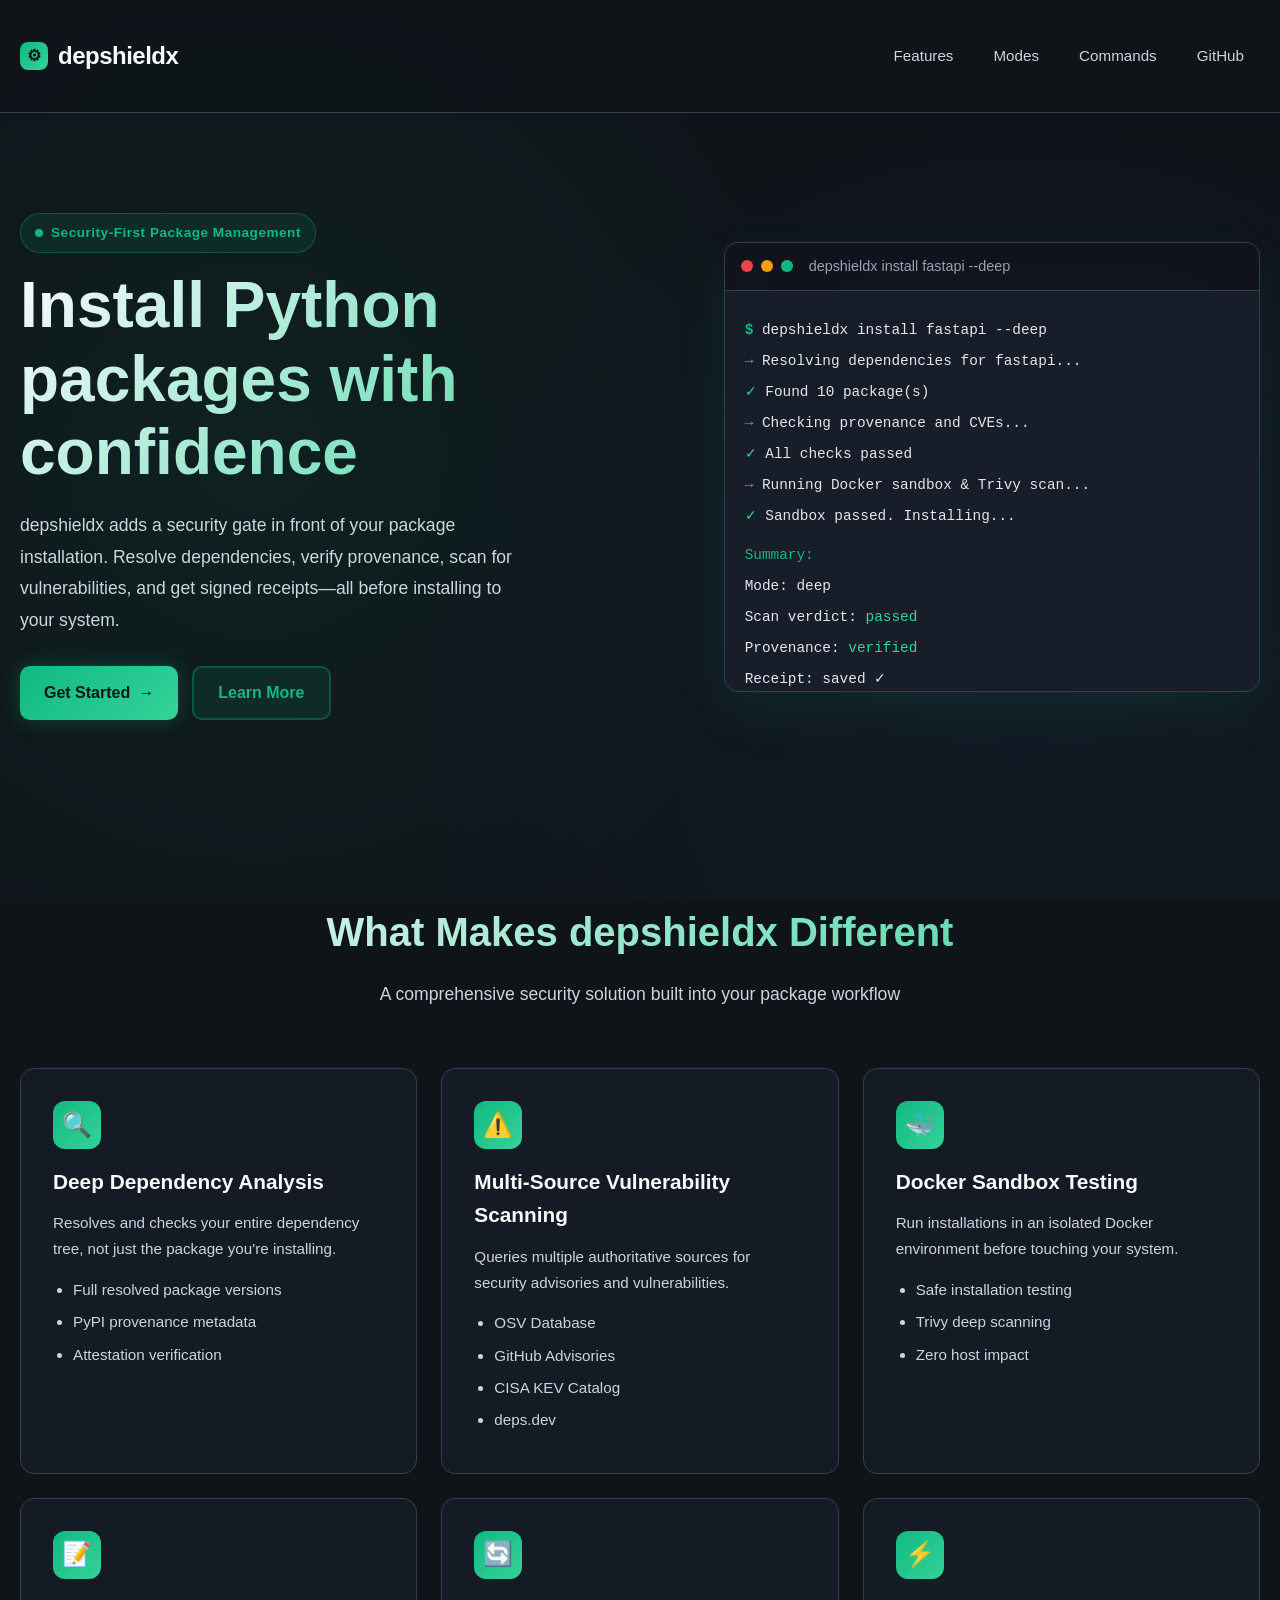
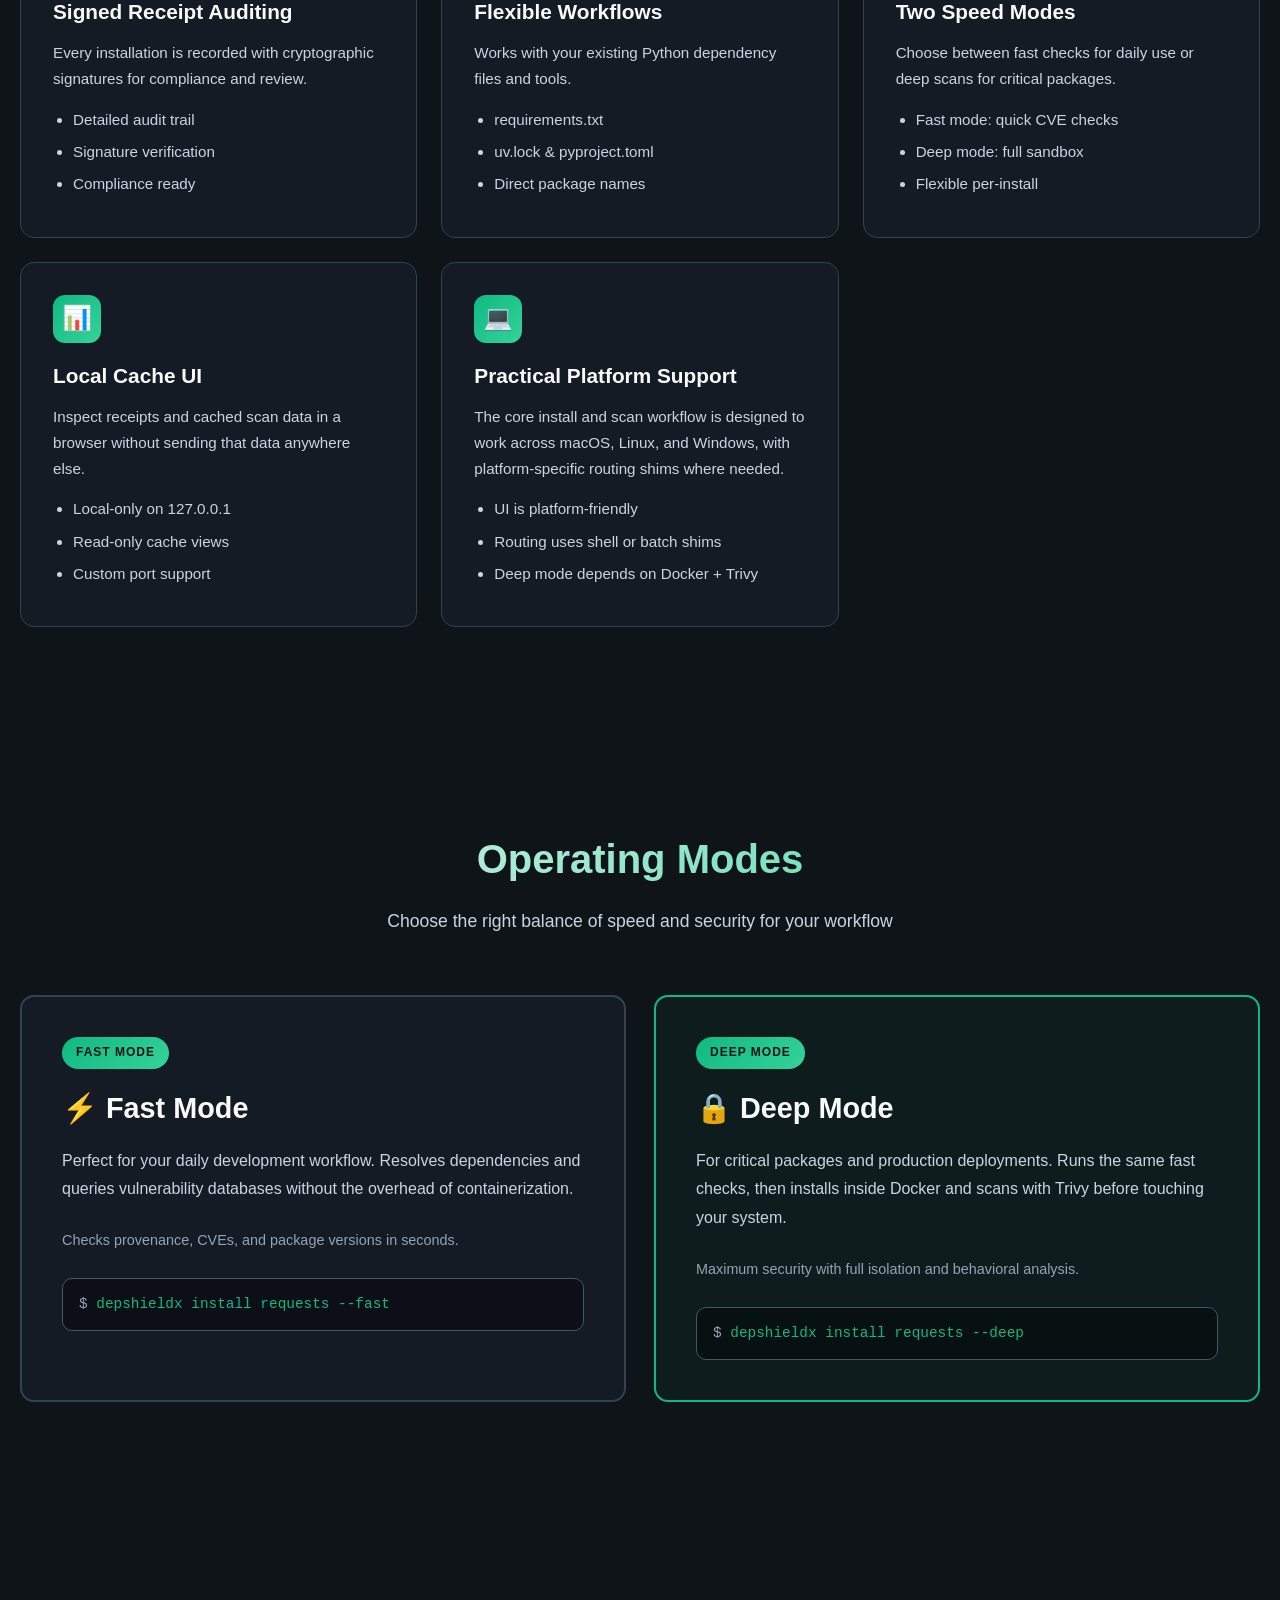
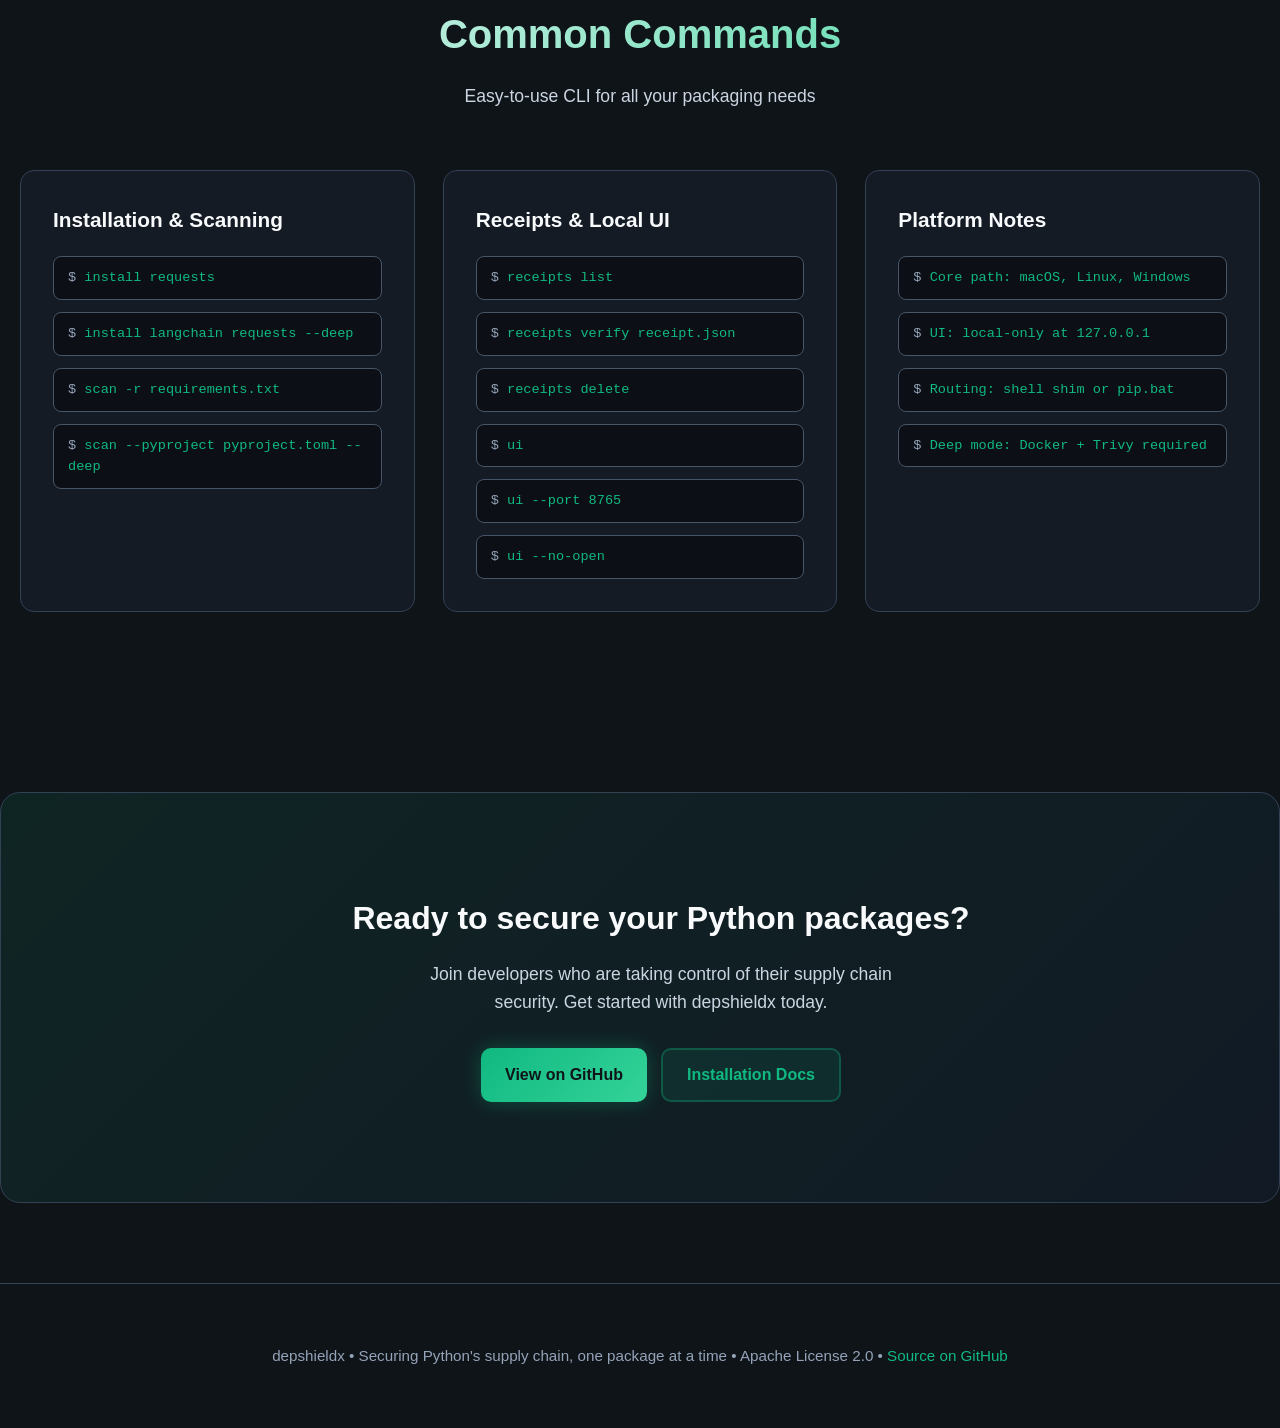
==== docs/index.html @ 8435a9f3 "migrated to consumer facing library" ====
<!DOCTYPE html>
<html lang="en">
<head>
  <meta charset="UTF-8" />
  <meta name="viewport" content="width=device-width, initial-scale=1.0" />
  <title>depshieldx – Secure Python Package Management</title>
  <meta
    name="description"
    content="Safer Python package install and scan workflows with provenance checks, CVE lookups, Docker plus Trivy deep mode, and signed receipts."
  />
  <style>
    * {
      margin: 0;
      padding: 0;
      box-sizing: border-box;
    }

    :root {
      --bg-primary: #0f1419;
      --bg-secondary: #1a202c;
      --bg-tertiary: #2d3748;
      --accent: #10b981;
      --accent-light: #34d399;
      --accent-dark: #059669;
      --text-primary: #f8fafc;
      --text-secondary: #cbd5e1;
      --text-muted: #94a3b8;
      --border: #334155;
      --border-light: #475569;
      --shadow-sm: 0 1px 2px rgba(0, 0, 0, 0.05);
      --shadow-md: 0 4px 6px rgba(0, 0, 0, 0.1);
      --shadow-lg: 0 10px 25px rgba(0, 0, 0, 0.2);
      --shadow-xl: 0 20px 50px rgba(16, 185, 129, 0.1);
      --sans: -apple-system, BlinkMacSystemFont, 'Segoe UI', 'Roboto', 'Oxygen', 'Ubuntu', 'Cantarell', sans-serif;
      --mono: 'Fira Code', 'Courier New', monospace;
    }

    html {
      scroll-behavior: smooth;
    }

    body {
      font-family: var(--sans);
      background: var(--bg-primary);
      color: var(--text-primary);
      line-height: 1.6;
      overflow-x: hidden;
    }

    .gradient-bg {
      position: fixed;
      top: 0;
      left: 0;
      right: 0;
      width: 100%;
      height: 100%;
      background: 
        radial-gradient(circle at 20% 50%, rgba(16, 185, 129, 0.08) 0%, transparent 50%),
        radial-gradient(circle at 80% 80%, rgba(59, 130, 246, 0.05) 0%, transparent 50%),
        var(--bg-primary);
      pointer-events: none;
      z-index: 0;
    }

    .container {
      position: relative;
      z-index: 1;
      width: min(1280px, calc(100vw - 40px));
      margin: 0 auto;
      padding: 20px 0;
    }

    /* Header & Navigation */
    header {
      backdrop-filter: blur(10px);
      background: rgba(15, 20, 25, 0.7);
      border-bottom: 1px solid var(--border);
      position: sticky;
      top: 0;
      z-index: 100;
      transition: all 0.3s ease;
    }

    .header-content {
      display: flex;
      justify-content: space-between;
      align-items: center;
      padding: 16px 0;
    }

    .logo {
      display: flex;
      align-items: center;
      gap: 10px;
      font-size: 1.5rem;
      font-weight: 800;
      letter-spacing: -0.5px;
      text-decoration: none;
      color: var(--text-primary);
      transition: all 0.3s ease;
    }

    .logo:hover {
      color: var(--accent);
    }

    .logo-icon {
      width: 28px;
      height: 28px;
      background: linear-gradient(135deg, var(--accent), var(--accent-light));
      border-radius: 8px;
      display: flex;
      align-items: center;
      justify-content: center;
      color: var(--bg-primary);
      font-weight: 900;
      font-size: 16px;
    }

    nav {
      display: flex;
      gap: 8px;
    }

    nav a {
      padding: 8px 16px;
      border-radius: 8px;
      text-decoration: none;
      color: var(--text-secondary);
      font-weight: 500;
      font-size: 0.95rem;
      transition: all 0.3s ease;
      position: relative;
    }

    nav a::after {
      content: '';
      position: absolute;
      bottom: 0;
      left: 50%;
      width: 0;
      height: 2px;
      background: var(--accent);
      transition: all 0.3s ease;
      transform: translateX(-50%);
    }

    nav a:hover {
      background: rgba(16, 185, 129, 0.1);
      color: var(--accent);
    }

    nav a:hover::after {
      width: calc(100% - 32px);
    }

    /* Hero Section */
    .hero {
      padding: 80px 0 60px;
    }

    .hero-content {
      display: grid;
      grid-template-columns: 1.2fr 1fr;
      gap: 60px;
      align-items: center;
    }

    .hero-text h1 {
      font-size: clamp(2.5rem, 8vw, 4rem);
      line-height: 1.15;
      margin-bottom: 20px;
      font-weight: 800;
      background: linear-gradient(135deg, var(--text-primary), var(--accent-light));
      -webkit-background-clip: text;
      -webkit-text-fill-color: transparent;
      background-clip: text;
    }

    .badge {
      display: inline-flex;
      align-items: center;
      gap: 8px;
      padding: 8px 14px;
      background: rgba(16, 185, 129, 0.1);
      border: 1px solid rgba(16, 185, 129, 0.3);
      border-radius: 999px;
      color: var(--accent);
      font-size: 0.85rem;
      font-weight: 700;
      letter-spacing: 0.5px;
      margin-bottom: 16px;
      width: fit-content;
    }

    .badge::before {
      content: '';
      width: 8px;
      height: 8px;
      background: var(--accent);
      border-radius: 50%;
      animation: pulse 2s ease-in-out infinite;
    }

    @keyframes pulse {
      0%, 100% { opacity: 1; }
      50% { opacity: 0.5; }
    }

    .hero-text p {
      font-size: 1.1rem;
      color: var(--text-secondary);
      margin-bottom: 30px;
      line-height: 1.8;
      max-width: 500px;
    }

    .cta-buttons {
      display: flex;
      gap: 14px;
      flex-wrap: wrap;
    }

    .button {
      display: inline-flex;
      align-items: center;
      justify-content: center;
      gap: 8px;
      padding: 12px 24px;
      border-radius: 10px;
      font-weight: 700;
      font-size: 1rem;
      text-decoration: none;
      border: none;
      cursor: pointer;
      transition: all 0.3s cubic-bezier(0.34, 1.56, 0.64, 1);
      position: relative;
      overflow: hidden;
    }

    .button::before {
      content: '';
      position: absolute;
      top: 0;
      left: -100%;
      width: 100%;
      height: 100%;
      background: rgba(255, 255, 255, 0.1);
      transition: left 0.3s ease;
      z-index: -1;
    }

    .button:hover::before {
      left: 100%;
    }

    .button-primary {
      background: linear-gradient(135deg, var(--accent), var(--accent-light));
      color: var(--bg-primary);
      box-shadow: 0 0 20px rgba(16, 185, 129, 0.3);
    }

    .button-primary:hover {
      transform: translateY(-3px);
      box-shadow: 0 0 30px rgba(16, 185, 129, 0.5);
    }

    .button-secondary {
      background: rgba(16, 185, 129, 0.1);
      color: var(--accent);
      border: 2px solid rgba(16, 185, 129, 0.3);
    }

    .button-secondary:hover {
      background: rgba(16, 185, 129, 0.2);
      border-color: var(--accent);
      transform: translateY(-3px);
    }

    /* Terminal/Code Display */
    .hero-visual {
      position: relative;
    }

    .terminal-window {
      background: rgba(26, 32, 44, 0.8);
      border: 1px solid var(--border);
      border-radius: 14px;
      box-shadow: var(--shadow-xl);
      overflow: hidden;
      backdrop-filter: blur(10px);
    }

    .terminal-header {
      display: flex;
      align-items: center;
      gap: 8px;
      padding: 12px 16px;
      background: rgba(0, 0, 0, 0.3);
      border-bottom: 1px solid var(--border);
    }

    .terminal-dot {
      width: 12px;
      height: 12px;
      border-radius: 50%;
    }

    .terminal-dot.red { background: #ef4444; }
    .terminal-dot.yellow { background: #f59e0b; }
    .terminal-dot.green { background: #10b981; }

    .terminal-body {
      padding: 20px;
      font-family: var(--mono);
      font-size: 0.9rem;
      color: #e5e7eb;
      line-height: 1.6;
      overflow: auto;
      max-height: 400px;
    }

    .terminal-line {
      margin: 8px 0;
    }

    .terminal-prompt {
      color: var(--accent);
      font-weight: bold;
    }

    .terminal-success {
      color: #34d399;
    }

    .terminal-info {
      color: #60a5fa;
    }

    /* Features Grid */
    .features {
      padding: 80px 0;
    }

    .section-header {
      text-align: center;
      margin-bottom: 60px;
    }

    .section-header h2 {
      font-size: 2.5rem;
      font-weight: 800;
      margin-bottom: 16px;
      background: linear-gradient(135deg, var(--text-primary), var(--accent-light));
      -webkit-background-clip: text;
      -webkit-text-fill-color: transparent;
      background-clip: text;
    }

    .section-header p {
      color: var(--text-secondary);
      font-size: 1.1rem;
      max-width: 600px;
      margin: 0 auto;
    }

    .feature-grid {
      display: grid;
      grid-template-columns: repeat(auto-fit, minmax(300px, 1fr));
      gap: 24px;
    }

    .feature-card {
      background: rgba(26, 32, 44, 0.6);
      border: 1px solid var(--border);
      border-radius: 14px;
      padding: 32px;
      transition: all 0.3s ease;
      position: relative;
      overflow: hidden;
    }

    .feature-card::before {
      content: '';
      position: absolute;
      top: -50%;
      right: -50%;
      width: 200px;
      height: 200px;
      background: radial-gradient(circle, rgba(16, 185, 129, 0.1) 0%, transparent 70%);
      border-radius: 50%;
      transition: all 0.6s ease;
    }

    .feature-card:hover {
      border-color: var(--accent);
      background: rgba(26, 32, 44, 0.9);
      transform: translateY(-8px);
      box-shadow: 0 0 30px rgba(16, 185, 129, 0.15);
    }

    .feature-card:hover::before {
      right: -30%;
      top: -30%;
    }

    .feature-icon {
      width: 48px;
      height: 48px;
      background: linear-gradient(135deg, var(--accent), var(--accent-light));
      border-radius: 12px;
      display: flex;
      align-items: center;
      justify-content: center;
      font-size: 24px;
      margin-bottom: 16px;
      position: relative;
      z-index: 1;
    }

    .feature-card h3 {
      font-size: 1.3rem;
      font-weight: 700;
      margin-bottom: 12px;
      position: relative;
      z-index: 1;
    }

    .feature-card p {
      color: var(--text-secondary);
      font-size: 0.95rem;
      line-height: 1.7;
      position: relative;
      z-index: 1;
    }

    .feature-card ul {
      margin: 16px 0 0;
      padding-left: 20px;
      position: relative;
      z-index: 1;
    }

    .feature-card li {
      color: var(--text-secondary);
      margin: 8px 0;
      font-size: 0.95rem;
    }

    /* Modes Section */
    .modes {
      padding: 80px 0;
    }

    .modes-grid {
      display: grid;
      grid-template-columns: 1fr 1fr;
      gap: 28px;
    }

    .mode-card {
      background: rgba(26, 32, 44, 0.6);
      border: 2px solid var(--border);
      border-radius: 14px;
      padding: 40px;
      transition: all 0.3s ease;
      position: relative;
    }

    .mode-card.deep {
      border-color: var(--accent);
      background: rgba(16, 185, 129, 0.05);
    }

    .mode-card:hover {
      border-color: var(--accent);
      background: rgba(16, 185, 129, 0.08);
      transform: translateY(-8px);
    }

    .mode-badge {
      display: inline-block;
      padding: 6px 14px;
      background: linear-gradient(135deg, var(--accent), var(--accent-light));
      border-radius: 999px;
      color: var(--bg-primary);
      font-size: 0.75rem;
      font-weight: 800;
      letter-spacing: 1px;
      text-transform: uppercase;
      margin-bottom: 16px;
    }

    .mode-card h3 {
      font-size: 1.8rem;
      font-weight: 800;
      margin-bottom: 16px;
    }

    .mode-card p {
      color: var(--text-secondary);
      font-size: 1rem;
      line-height: 1.8;
      margin-bottom: 24px;
    }

    .code-example {
      background: rgba(0, 0, 0, 0.4);
      border: 1px solid var(--border-light);
      border-radius: 10px;
      padding: 14px 16px;
      font-family: var(--mono);
      font-size: 0.9rem;
      color: var(--accent);
      overflow-x: auto;
      position: relative;
    }

    .code-example::before {
      content: '$ ';
      color: var(--text-muted);
    }

    /* Commands Section */
    .commands {
      padding: 80px 0;
    }

    .commands-grid {
      display: grid;
      grid-template-columns: repeat(auto-fit, minmax(280px, 1fr));
      gap: 28px;
    }

    .command-card {
      background: rgba(26, 32, 44, 0.6);
      border: 1px solid var(--border);
      border-radius: 14px;
      padding: 32px;
      transition: all 0.3s ease;
    }

    .command-card:hover {
      border-color: var(--accent);
      background: rgba(26, 32, 44, 0.9);
    }

    .command-card h3 {
      font-size: 1.3rem;
      font-weight: 700;
      margin-bottom: 20px;
      color: var(--text-primary);
    }

    .command-item {
      margin-bottom: 12px;
    }

    .command-item:last-child {
      margin-bottom: 0;
    }

    .command-item code {
      display: block;
      background: rgba(0, 0, 0, 0.4);
      border: 1px solid var(--border-light);
      border-radius: 8px;
      padding: 10px 14px;
      font-family: var(--mono);
      font-size: 0.85rem;
      color: var(--accent);
      overflow-x: auto;
      transition: all 0.3s ease;
    }

    .command-item:hover code {
      background: rgba(16, 185, 129, 0.08);
      border-color: var(--accent);
    }

    .command-item code::before {
      content: '$ ';
      color: var(--text-muted);
    }

    /* CTA Section */
    .cta-section {
      padding: 80px 40px;
      background: linear-gradient(135deg, rgba(16, 185, 129, 0.1), rgba(59, 130, 246, 0.05));
      border: 1px solid var(--border);
      border-radius: 20px;
      text-align: center;
      margin: 80px 0;
    }

    .cta-section h2 {
      font-size: 2rem;
      font-weight: 800;
      margin-bottom: 16px;
    }

    .cta-section p {
      color: var(--text-secondary);
      font-size: 1.1rem;
      margin-bottom: 32px;
      max-width: 500px;
      margin-left: auto;
      margin-right: auto;
    }

    /* Footer */
    footer {
      padding: 40px 0;
      border-top: 1px solid var(--border);
      text-align: center;
      color: var(--text-muted);
      font-size: 0.95rem;
    }

    /* Responsive */
    @media (max-width: 768px) {
      .hero-content,
      .modes-grid,
      .commands-grid {
        grid-template-columns: 1fr;
      }

      .hero-text h1 {
        font-size: 2rem;
      }

      .cta-buttons {
        flex-direction: column;
      }

      .button {
        width: 100%;
      }

      nav {
        gap: 4px;
        font-size: 0.9rem;
      }

      nav a {
        padding: 6px 12px;
      }

      .feature-grid {
        grid-template-columns: 1fr;
      }

      .section-header h2 {
        font-size: 1.8rem;
      }
    }
  </style>
</head>
<body>
  <div class="gradient-bg"></div>

  <header>
    <div class="container">
      <div class="header-content">
        <a href="#" class="logo">
          <div class="logo-icon">⚙</div>
          <span>depshieldx</span>
        </a>
        <nav>
          <a href="#features">Features</a>
          <a href="#modes">Modes</a>
          <a href="#commands">Commands</a>
          <a href="https://github.com/tee-wealth001/depshieldx">GitHub</a>
        </nav>
      </div>
    </div>
  </header>

  <main>
    <!-- Hero Section -->
    <section class="hero">
      <div class="container">
        <div class="hero-content">
          <div class="hero-text">
            <div class="badge">Security-First Package Management</div>
            <h1>Install Python packages with confidence</h1>
            <p>depshieldx adds a security gate in front of your package installation. Resolve dependencies, verify provenance, scan for vulnerabilities, and get signed receipts—all before installing to your system.</p>
            <div class="cta-buttons">
              <a class="button button-primary" href="https://github.com/tee-wealth001/depshieldx">
                <span>Get Started</span>
                <span>→</span>
              </a>
              <a class="button button-secondary" href="#features">Learn More</a>
            </div>
          </div>
          <div class="hero-visual">
            <div class="terminal-window">
              <div class="terminal-header">
                <div class="terminal-dot red"></div>
                <div class="terminal-dot yellow"></div>
                <div class="terminal-dot green"></div>
                <span style="flex: 1; margin-left: 8px; color: var(--text-muted); font-size: 0.9rem;">depshieldx install fastapi --deep</span>
              </div>
              <div class="terminal-body">
                <div class="terminal-line"><span class="terminal-prompt">$</span> depshieldx install fastapi --deep</div>
                <div class="terminal-line"><span class="terminal-info">→</span> Resolving dependencies for fastapi...</div>
                <div class="terminal-line"><span class="terminal-success">✓</span> Found 10 package(s)</div>
                <div class="terminal-line"><span class="terminal-info">→</span> Checking provenance and CVEs...</div>
                <div class="terminal-line"><span class="terminal-success">✓</span> All checks passed</div>
                <div class="terminal-line"><span class="terminal-info">→</span> Running Docker sandbox & Trivy scan...</div>
                <div class="terminal-line"><span class="terminal-success">✓</span> Sandbox passed. Installing...</div>
                <div class="terminal-line" style="margin-top: 16px; color: var(--accent);">Summary:</div>
                <div class="terminal-line">  Mode: deep</div>
                <div class="terminal-line">  Scan verdict: <span class="terminal-success">passed</span></div>
                <div class="terminal-line">  Provenance: <span class="terminal-success">verified</span></div>
                <div class="terminal-line">  Receipt: saved ✓</div>
              </div>
            </div>
          </div>
        </div>
      </div>
    </section>

    <!-- Features Section -->
    <section class="features" id="features">
      <div class="container">
        <div class="section-header">
          <h2>What Makes depshieldx Different</h2>
          <p>A comprehensive security solution built into your package workflow</p>
        </div>
        <div class="feature-grid">
          <div class="feature-card">
            <div class="feature-icon">🔍</div>
            <h3>Deep Dependency Analysis</h3>
            <p>Resolves and checks your entire dependency tree, not just the package you're installing.</p>
            <ul>
              <li>Full resolved package versions</li>
              <li>PyPI provenance metadata</li>
              <li>Attestation verification</li>
            </ul>
          </div>
          <div class="feature-card">
            <div class="feature-icon">⚠️</div>
            <h3>Multi-Source Vulnerability Scanning</h3>
            <p>Queries multiple authoritative sources for security advisories and vulnerabilities.</p>
            <ul>
              <li>OSV Database</li>
              <li>GitHub Advisories</li>
              <li>CISA KEV Catalog</li>
              <li>deps.dev</li>
            </ul>
          </div>
          <div class="feature-card">
            <div class="feature-icon">🐳</div>
            <h3>Docker Sandbox Testing</h3>
            <p>Run installations in an isolated Docker environment before touching your system.</p>
            <ul>
              <li>Safe installation testing</li>
              <li>Trivy deep scanning</li>
              <li>Zero host impact</li>
            </ul>
          </div>
          <div class="feature-card">
            <div class="feature-icon">📝</div>
            <h3>Signed Receipt Auditing</h3>
            <p>Every installation is recorded with cryptographic signatures for compliance and review.</p>
            <ul>
              <li>Detailed audit trail</li>
              <li>Signature verification</li>
              <li>Compliance ready</li>
            </ul>
          </div>
          <div class="feature-card">
            <div class="feature-icon">🔄</div>
            <h3>Flexible Workflows</h3>
            <p>Works with your existing Python dependency files and tools.</p>
            <ul>
              <li>requirements.txt</li>
              <li>uv.lock & pyproject.toml</li>
              <li>Direct package names</li>
            </ul>
          </div>
          <div class="feature-card">
            <div class="feature-icon">⚡</div>
            <h3>Two Speed Modes</h3>
            <p>Choose between fast checks for daily use or deep scans for critical packages.</p>
            <ul>
              <li>Fast mode: quick CVE checks</li>
              <li>Deep mode: full sandbox</li>
              <li>Flexible per-install</li>
            </ul>
          </div>
          <div class="feature-card">
            <!-- ui icon -->
            <div class="feature-icon">📊</div>
            <h3>Local Cache UI</h3>
            <p>Inspect receipts and cached scan data in a browser without sending that data anywhere else.</p>
            <ul>
              <li>Local-only on 127.0.0.1</li>
              <li>Read-only cache views</li>
              <li>Custom port support</li>
            </ul>
          </div>
          <div class="feature-card">
            <div class="feature-icon">💻</div>
            <h3>Practical Platform Support</h3>
            <p>The core install and scan workflow is designed to work across macOS, Linux, and Windows, with platform-specific routing shims where needed.</p>
            <ul>
              <li>UI is platform-friendly</li>
              <li>Routing uses shell or batch shims</li>
              <li>Deep mode depends on Docker + Trivy</li>
            </ul>
          </div>
        </div>
      </div>
    </section>

    <!-- Modes Section -->
    <section class="modes" id="modes">
      <div class="container">
        <div class="section-header">
          <h2>Operating Modes</h2>
          <p>Choose the right balance of speed and security for your workflow</p>
        </div>
        <div class="modes-grid">
          <div class="mode-card">
            <div class="mode-badge">FAST MODE</div>
            <h3>⚡ Fast Mode</h3>
            <p>Perfect for your daily development workflow. Resolves dependencies and queries vulnerability databases without the overhead of containerization.</p>
            <p style="font-size: 0.9rem; color: var(--text-muted);">Checks provenance, CVEs, and package versions in seconds.</p>
            <div class="code-example">depshieldx install requests --fast</div>
          </div>
          <div class="mode-card deep">
            <div class="mode-badge">DEEP MODE</div>
            <h3>🔒 Deep Mode</h3>
            <p>For critical packages and production deployments. Runs the same fast checks, then installs inside Docker and scans with Trivy before touching your system.</p>
            <p style="font-size: 0.9rem; color: var(--text-muted);">Maximum security with full isolation and behavioral analysis.</p>
            <div class="code-example">depshieldx install requests --deep</div>
          </div>
        </div>
      </div>
    </section>

    <!-- Commands Section -->
    <section class="commands" id="commands">
      <div class="container">
        <div class="section-header">
          <h2>Common Commands</h2>
          <p>Easy-to-use CLI for all your packaging needs</p>
        </div>
        <div class="commands-grid">
          <div class="command-card">
            <h3>Installation & Scanning</h3>
            <div class="command-item">
              <code>install requests</code>
            </div>
            <div class="command-item">
              <code>install langchain requests --deep</code>
            </div>
            <div class="command-item">
              <code>scan -r requirements.txt</code>
            </div>
            <div class="command-item">
              <code>scan --pyproject pyproject.toml --deep</code>
            </div>
          </div>
          <div class="command-card">
            <h3>Receipts & Local UI</h3>
            <div class="command-item">
              <code>receipts list</code>
            </div>
            <div class="command-item">
              <code>receipts verify receipt.json</code>
            </div>
            <div class="command-item">
              <code>receipts delete</code>
            </div>
            <div class="command-item">
              <code>ui</code>
            </div>
            <div class="command-item">
              <code>ui --port 8765</code>
            </div>
            <div class="command-item">
              <code>ui --no-open</code>
            </div>
          </div>
          <div class="command-card">
            <h3>Platform Notes</h3>
            <div class="command-item">
              <code>Core path: macOS, Linux, Windows</code>
            </div>
            <div class="command-item">
              <code>UI: local-only at 127.0.0.1</code>
            </div>
            <div class="command-item">
              <code>Routing: shell shim or pip.bat</code>
            </div>
            <div class="command-item">
              <code>Deep mode: Docker + Trivy required</code>
            </div>
          </div>
        </div>
      </div>
    </section>

    <!-- CTA Section -->
    <section class="cta-section">
      <div class="container">
        <h2>Ready to secure your Python packages?</h2>
        <p>Join developers who are taking control of their supply chain security. Get started with depshieldx today.</p>
        <div class="cta-buttons" style="justify-content: center;">
          <a class="button button-primary" href="https://github.com/tee-wealth001/depshieldx">
            View on GitHub
          </a>
          <a class="button button-secondary" href="https://github.com/tee-wealth001/depshieldx#installation">
            Installation Docs
          </a>
        </div>
      </div>
    </section>
  </main>

  <footer>
    <div class="container">
      <p>depshieldx • Securing Python's supply chain, one package at a time • Apache License 2.0 • <a href="https://github.com/tee-wealth001/depshieldx" style="color: var(--accent); text-decoration: none;">Source on GitHub</a></p>
    </div>
  </footer>

  <script>
    // Smooth scroll behavior
    document.querySelectorAll('a[href^="#"]').forEach(anchor => {
      anchor.addEventListener('click', function (e) {
        e.preventDefault();
        const target = document.querySelector(this.getAttribute('href'));
        if (target) {
          target.scrollIntoView({ behavior: 'smooth', block: 'start' });
        }
      });
    });

    // Header blur on scroll
    const header = document.querySelector('header');
    window.addEventListener('scroll', () => {
      if (window.scrollY > 10) {
        header.style.boxShadow = 'var(--shadow-md)';
      } else {
        header.style.boxShadow = 'none';
      }
    });

    // Animate elements on scroll
    const observerOptions = {
      threshold: 0.1,
      rootMargin: '0px 0px -50px 0px'
    };

    const observer = new IntersectionObserver(function(entries) {
      entries.forEach(entry => {
        if (entry.isIntersecting) {
          entry.target.style.opacity = '1';
          entry.target.style.transform = 'translateY(0)';
        }
      });
    }, observerOptions);

    document.querySelectorAll('.feature-card, .mode-card, .command-card').forEach(el => {
      el.style.opacity = '0';
      el.style.transform = 'translateY(20px)';
      el.style.transition = 'all 0.6s ease';
      observer.observe(el);
    });
  </script>
</body>
</html>
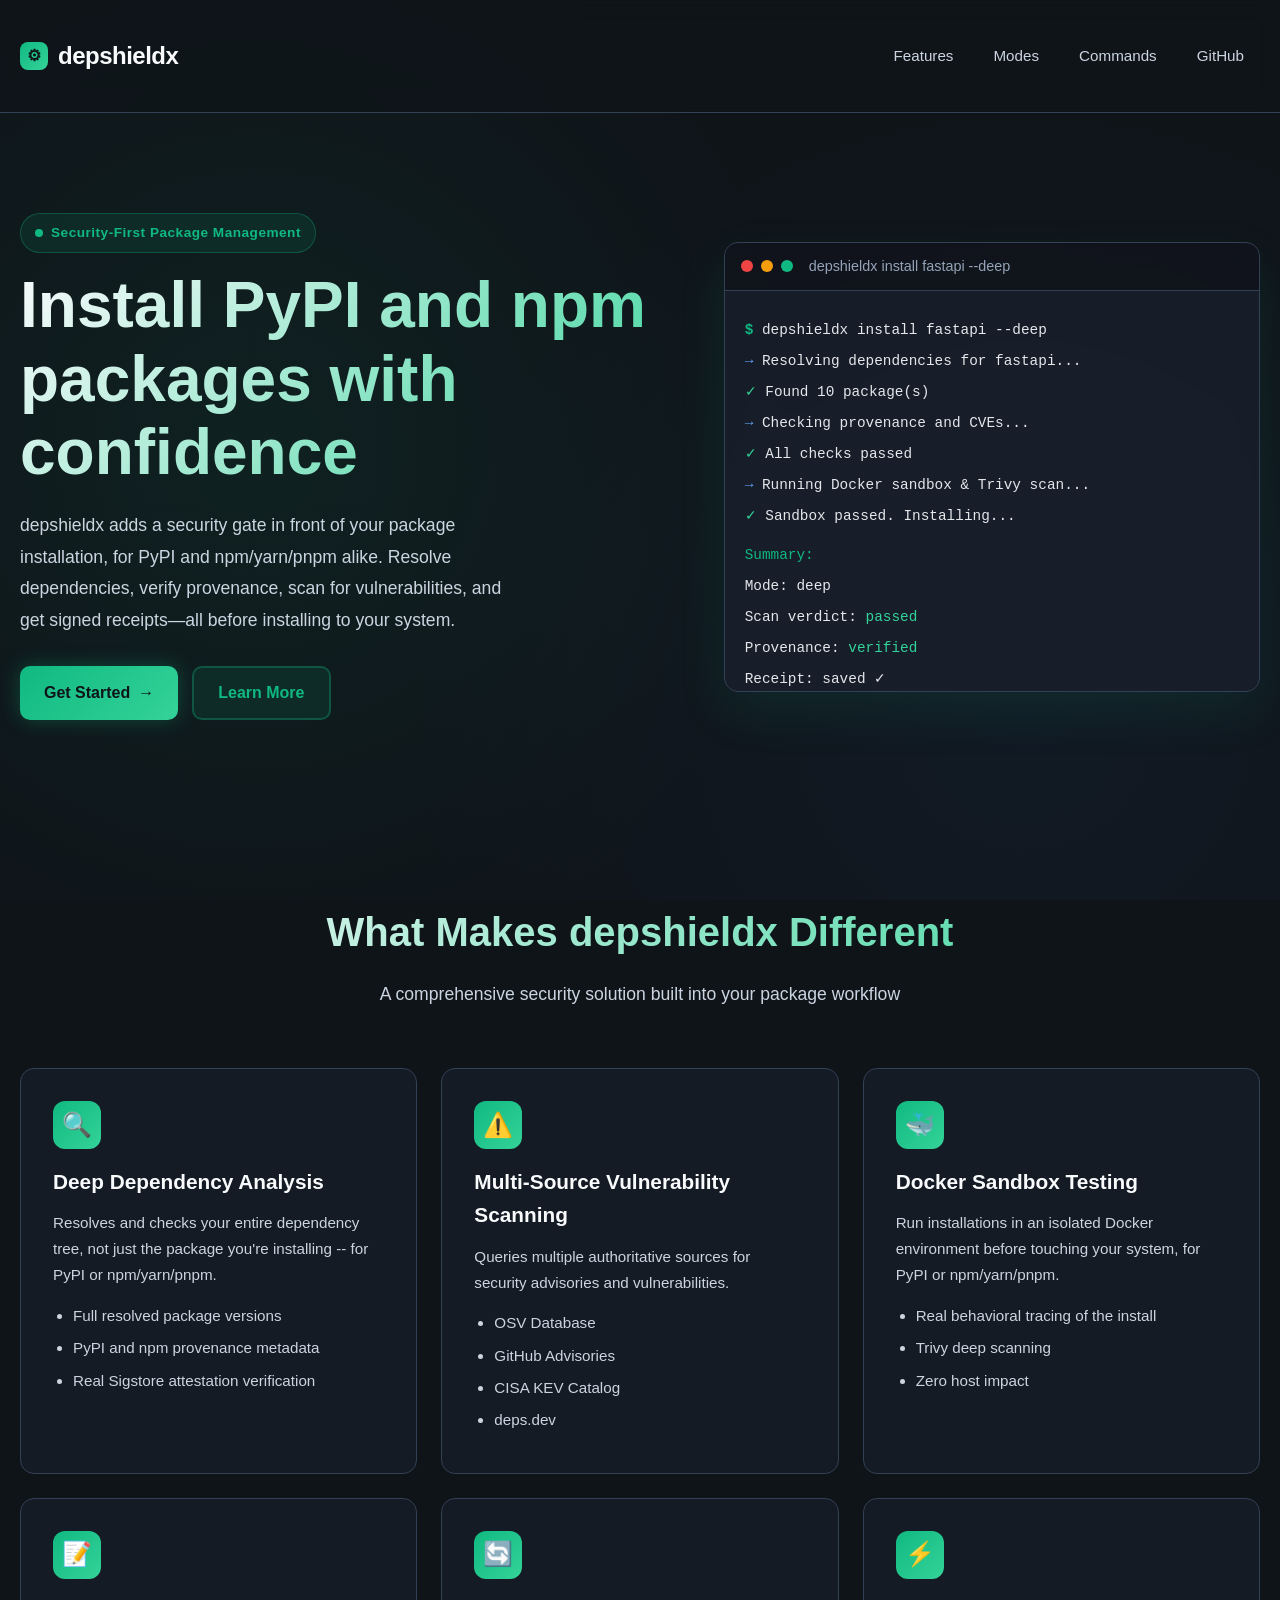
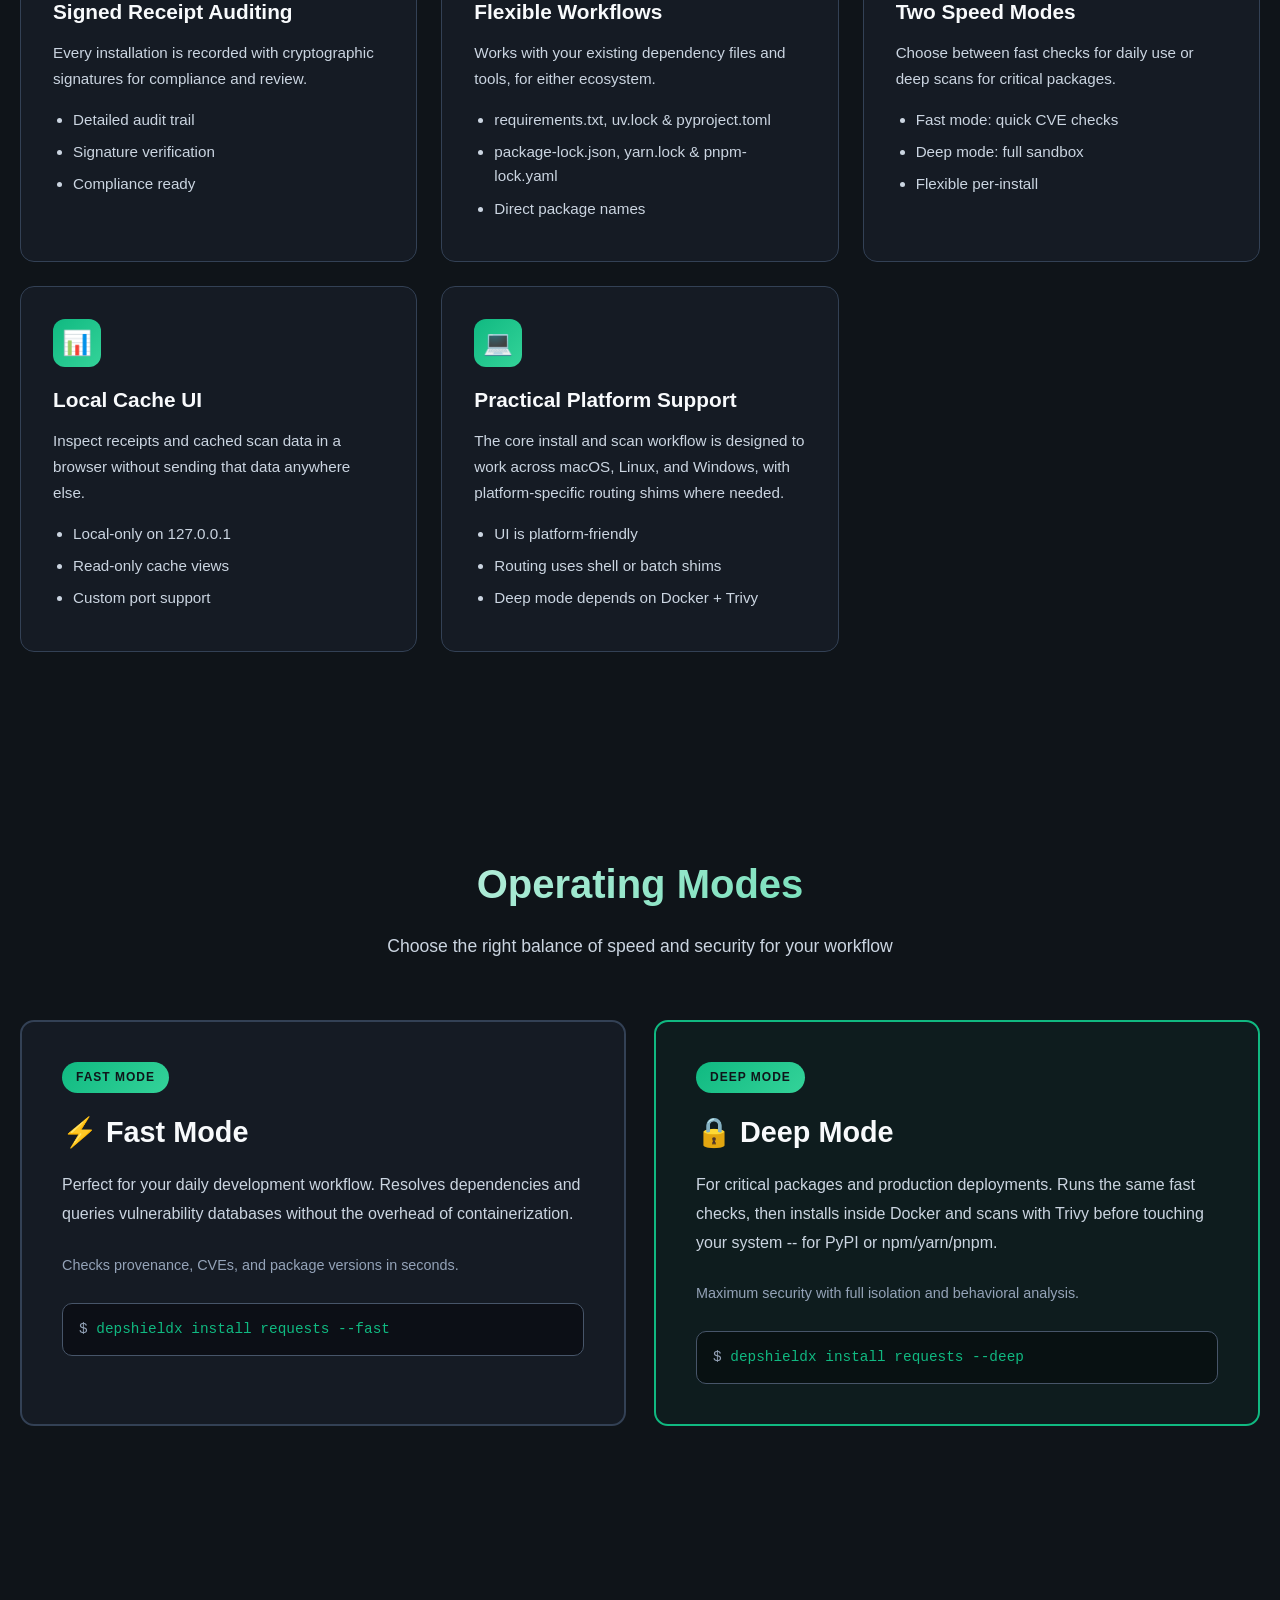
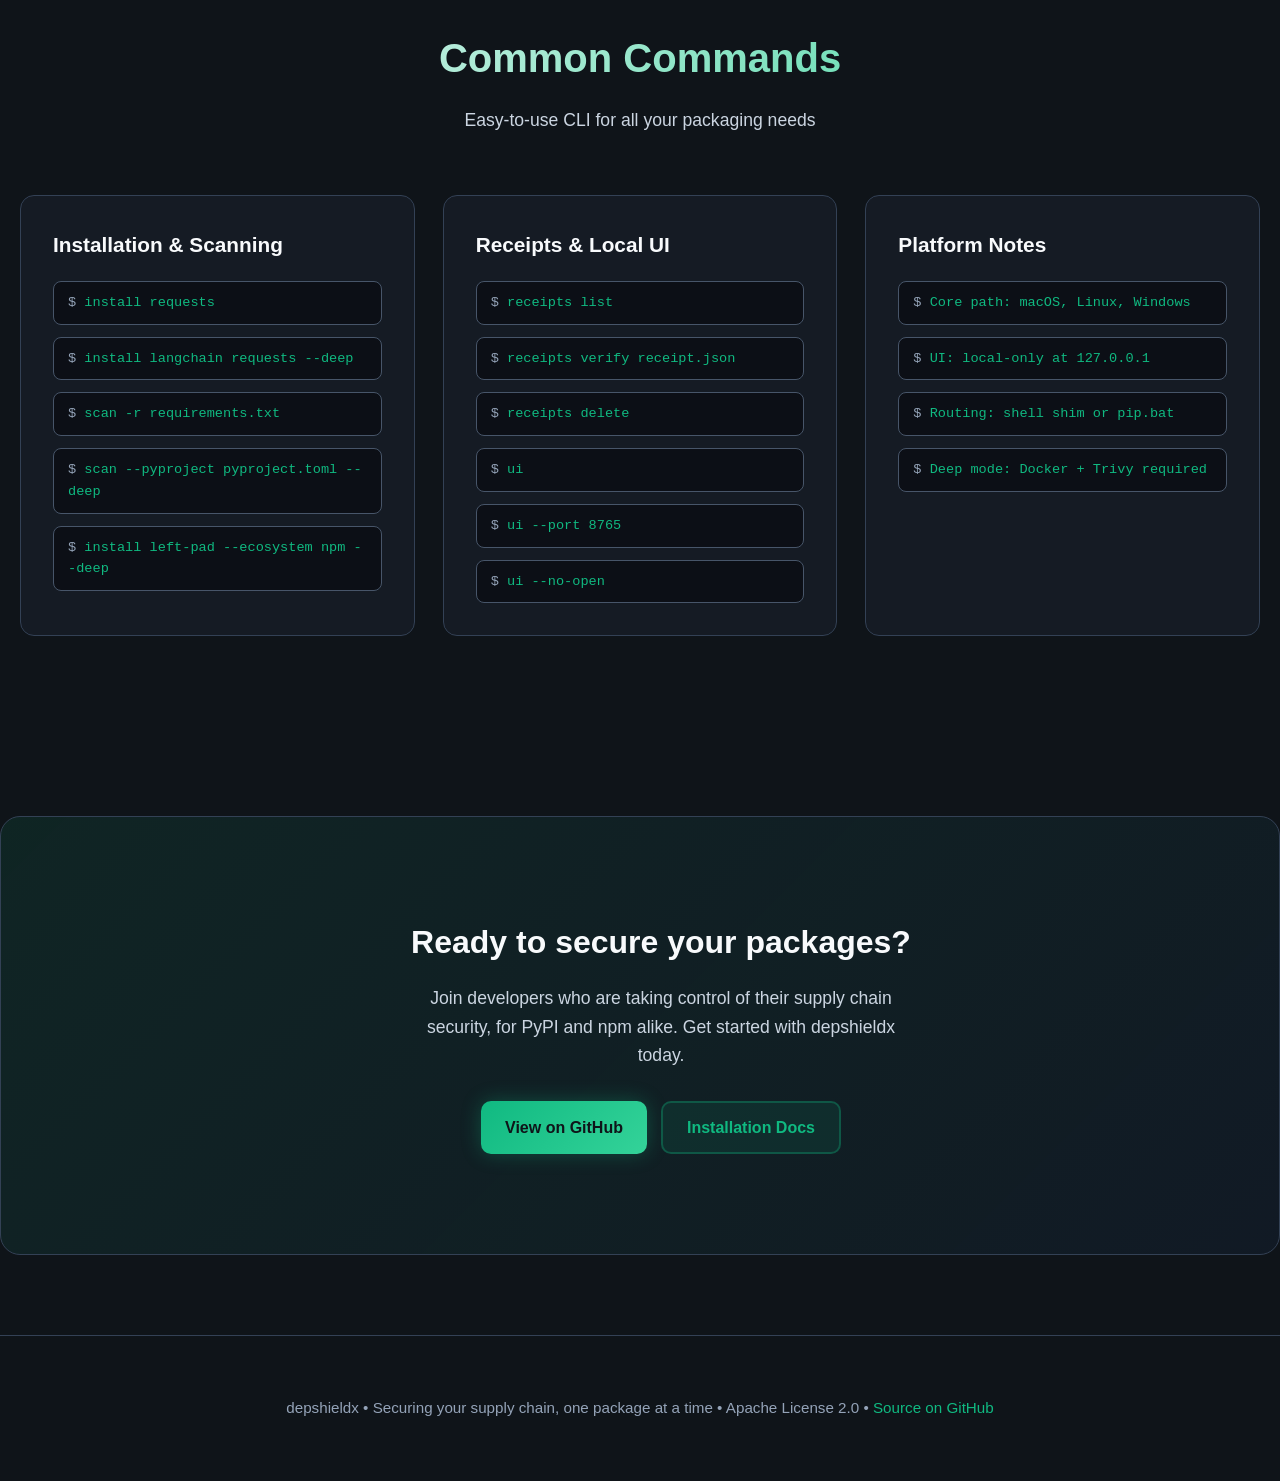
==== commit 9b4bab4f: "Fix remaining npm-blind spots in the local UI and public docs site Two user-facing surfaces still di" ====
--- a/docs/index.html
+++ b/docs/index.html
@@ -3,10 +3,10 @@
 <head>
   <meta charset="UTF-8" />
   <meta name="viewport" content="width=device-width, initial-scale=1.0" />
-  <title>depshieldx – Secure Python Package Management</title>
+  <title>depshieldx – Secure Package Management for PyPI &amp; npm</title>
   <meta
     name="description"
-    content="Safer Python package install and scan workflows with provenance checks, CVE lookups, Docker plus Trivy deep mode, and signed receipts."
+    content="Safer package install and scan workflows for PyPI and npm/yarn/pnpm, with cryptographic provenance checks, CVE lookups, Docker plus Trivy deep mode with behavioral tracing, and signed receipts."
   />
   <style>
     * {
@@ -683,8 +683,8 @@
         <div class="hero-content">
           <div class="hero-text">
             <div class="badge">Security-First Package Management</div>
-            <h1>Install Python packages with confidence</h1>
-            <p>depshieldx adds a security gate in front of your package installation. Resolve dependencies, verify provenance, scan for vulnerabilities, and get signed receipts—all before installing to your system.</p>
+            <h1>Install PyPI and npm packages with confidence</h1>
+            <p>depshieldx adds a security gate in front of your package installation, for PyPI and npm/yarn/pnpm alike. Resolve dependencies, verify provenance, scan for vulnerabilities, and get signed receipts—all before installing to your system.</p>
             <div class="cta-buttons">
               <a class="button button-primary" href="https://github.com/tee-wealth001/depshieldx">
                 <span>Get Started</span>
@@ -732,11 +732,11 @@
           <div class="feature-card">
             <div class="feature-icon">🔍</div>
             <h3>Deep Dependency Analysis</h3>
-            <p>Resolves and checks your entire dependency tree, not just the package you're installing.</p>
+            <p>Resolves and checks your entire dependency tree, not just the package you're installing -- for PyPI or npm/yarn/pnpm.</p>
             <ul>
               <li>Full resolved package versions</li>
-              <li>PyPI provenance metadata</li>
-              <li>Attestation verification</li>
+              <li>PyPI and npm provenance metadata</li>
+              <li>Real Sigstore attestation verification</li>
             </ul>
           </div>
           <div class="feature-card">
@@ -753,9 +753,9 @@
           <div class="feature-card">
             <div class="feature-icon">🐳</div>
             <h3>Docker Sandbox Testing</h3>
-            <p>Run installations in an isolated Docker environment before touching your system.</p>
+            <p>Run installations in an isolated Docker environment before touching your system, for PyPI or npm/yarn/pnpm.</p>
             <ul>
-              <li>Safe installation testing</li>
+              <li>Real behavioral tracing of the install</li>
               <li>Trivy deep scanning</li>
               <li>Zero host impact</li>
             </ul>
@@ -773,10 +773,10 @@
           <div class="feature-card">
             <div class="feature-icon">🔄</div>
             <h3>Flexible Workflows</h3>
-            <p>Works with your existing Python dependency files and tools.</p>
+            <p>Works with your existing dependency files and tools, for either ecosystem.</p>
             <ul>
-              <li>requirements.txt</li>
-              <li>uv.lock & pyproject.toml</li>
+              <li>requirements.txt, uv.lock & pyproject.toml</li>
+              <li>package-lock.json, yarn.lock & pnpm-lock.yaml</li>
               <li>Direct package names</li>
             </ul>
           </div>
@@ -833,7 +833,7 @@
           <div class="mode-card deep">
             <div class="mode-badge">DEEP MODE</div>
             <h3>🔒 Deep Mode</h3>
-            <p>For critical packages and production deployments. Runs the same fast checks, then installs inside Docker and scans with Trivy before touching your system.</p>
+            <p>For critical packages and production deployments. Runs the same fast checks, then installs inside Docker and scans with Trivy before touching your system -- for PyPI or npm/yarn/pnpm.</p>
             <p style="font-size: 0.9rem; color: var(--text-muted);">Maximum security with full isolation and behavioral analysis.</p>
             <div class="code-example">depshieldx install requests --deep</div>
           </div>
@@ -863,6 +863,9 @@
             <div class="command-item">
               <code>scan --pyproject pyproject.toml --deep</code>
             </div>
+            <div class="command-item">
+              <code>install left-pad --ecosystem npm --deep</code>
+            </div>
           </div>
           <div class="command-card">
             <h3>Receipts & Local UI</h3>
@@ -907,8 +910,8 @@
     <!-- CTA Section -->
     <section class="cta-section">
       <div class="container">
-        <h2>Ready to secure your Python packages?</h2>
-        <p>Join developers who are taking control of their supply chain security. Get started with depshieldx today.</p>
+        <h2>Ready to secure your packages?</h2>
+        <p>Join developers who are taking control of their supply chain security, for PyPI and npm alike. Get started with depshieldx today.</p>
         <div class="cta-buttons" style="justify-content: center;">
           <a class="button button-primary" href="https://github.com/tee-wealth001/depshieldx">
             View on GitHub
@@ -923,7 +926,7 @@
 
   <footer>
     <div class="container">
-      <p>depshieldx • Securing Python's supply chain, one package at a time • Apache License 2.0 • <a href="https://github.com/tee-wealth001/depshieldx" style="color: var(--accent); text-decoration: none;">Source on GitHub</a></p>
+      <p>depshieldx • Securing your supply chain, one package at a time • Apache License 2.0 • <a href="https://github.com/tee-wealth001/depshieldx" style="color: var(--accent); text-decoration: none;">Source on GitHub</a></p>
     </div>
   </footer>
 
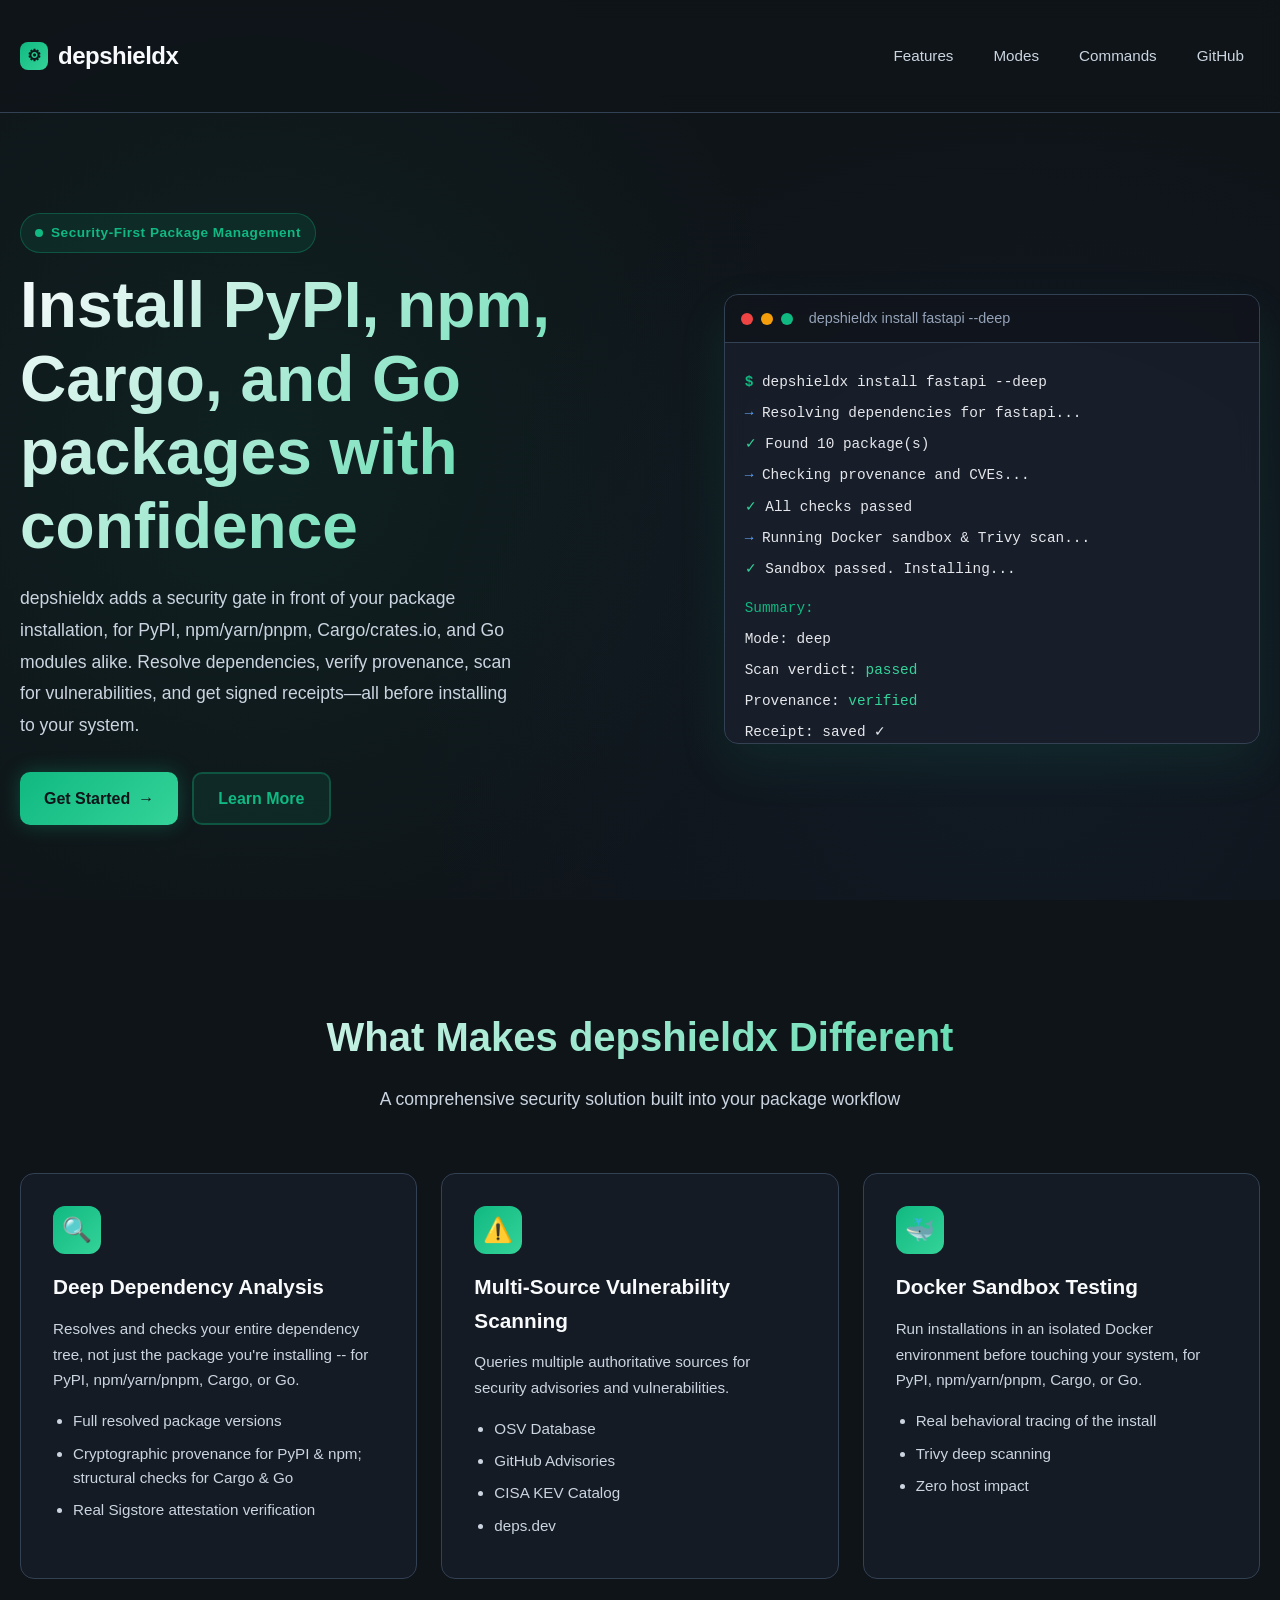
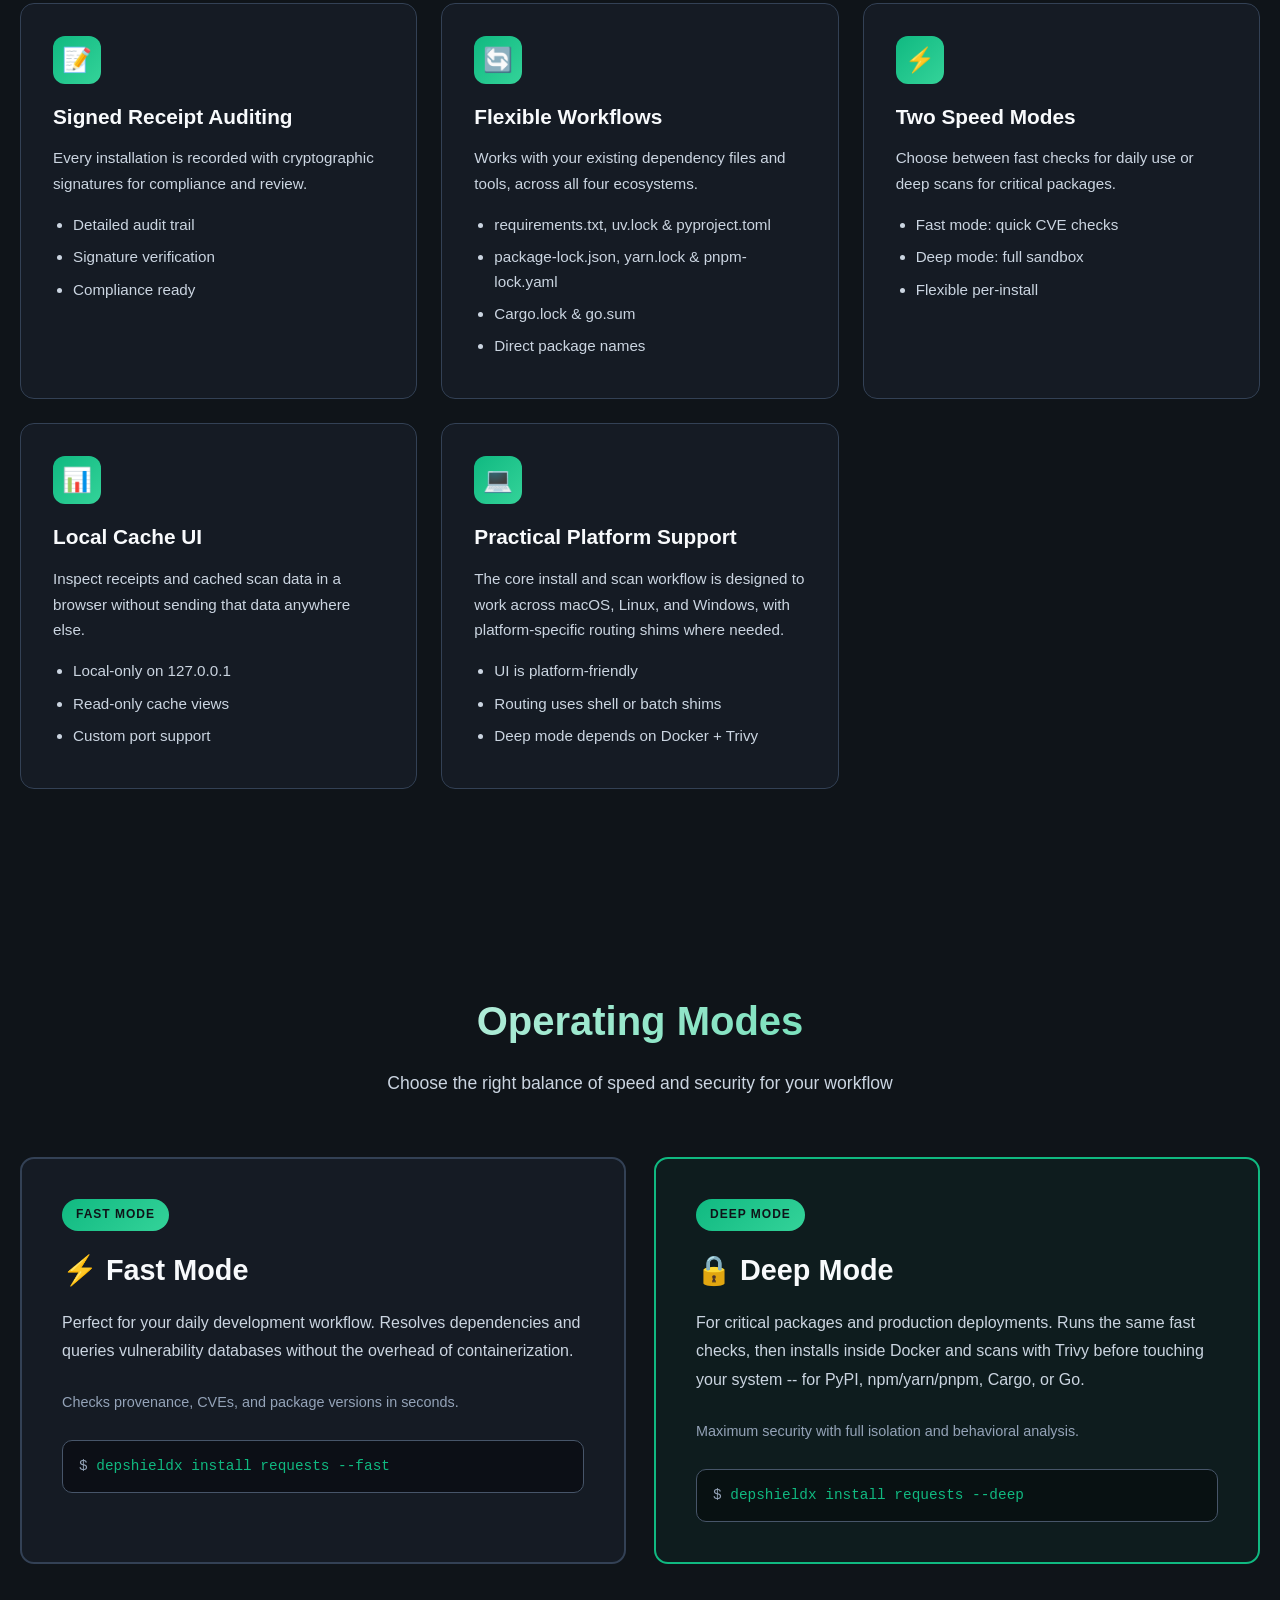
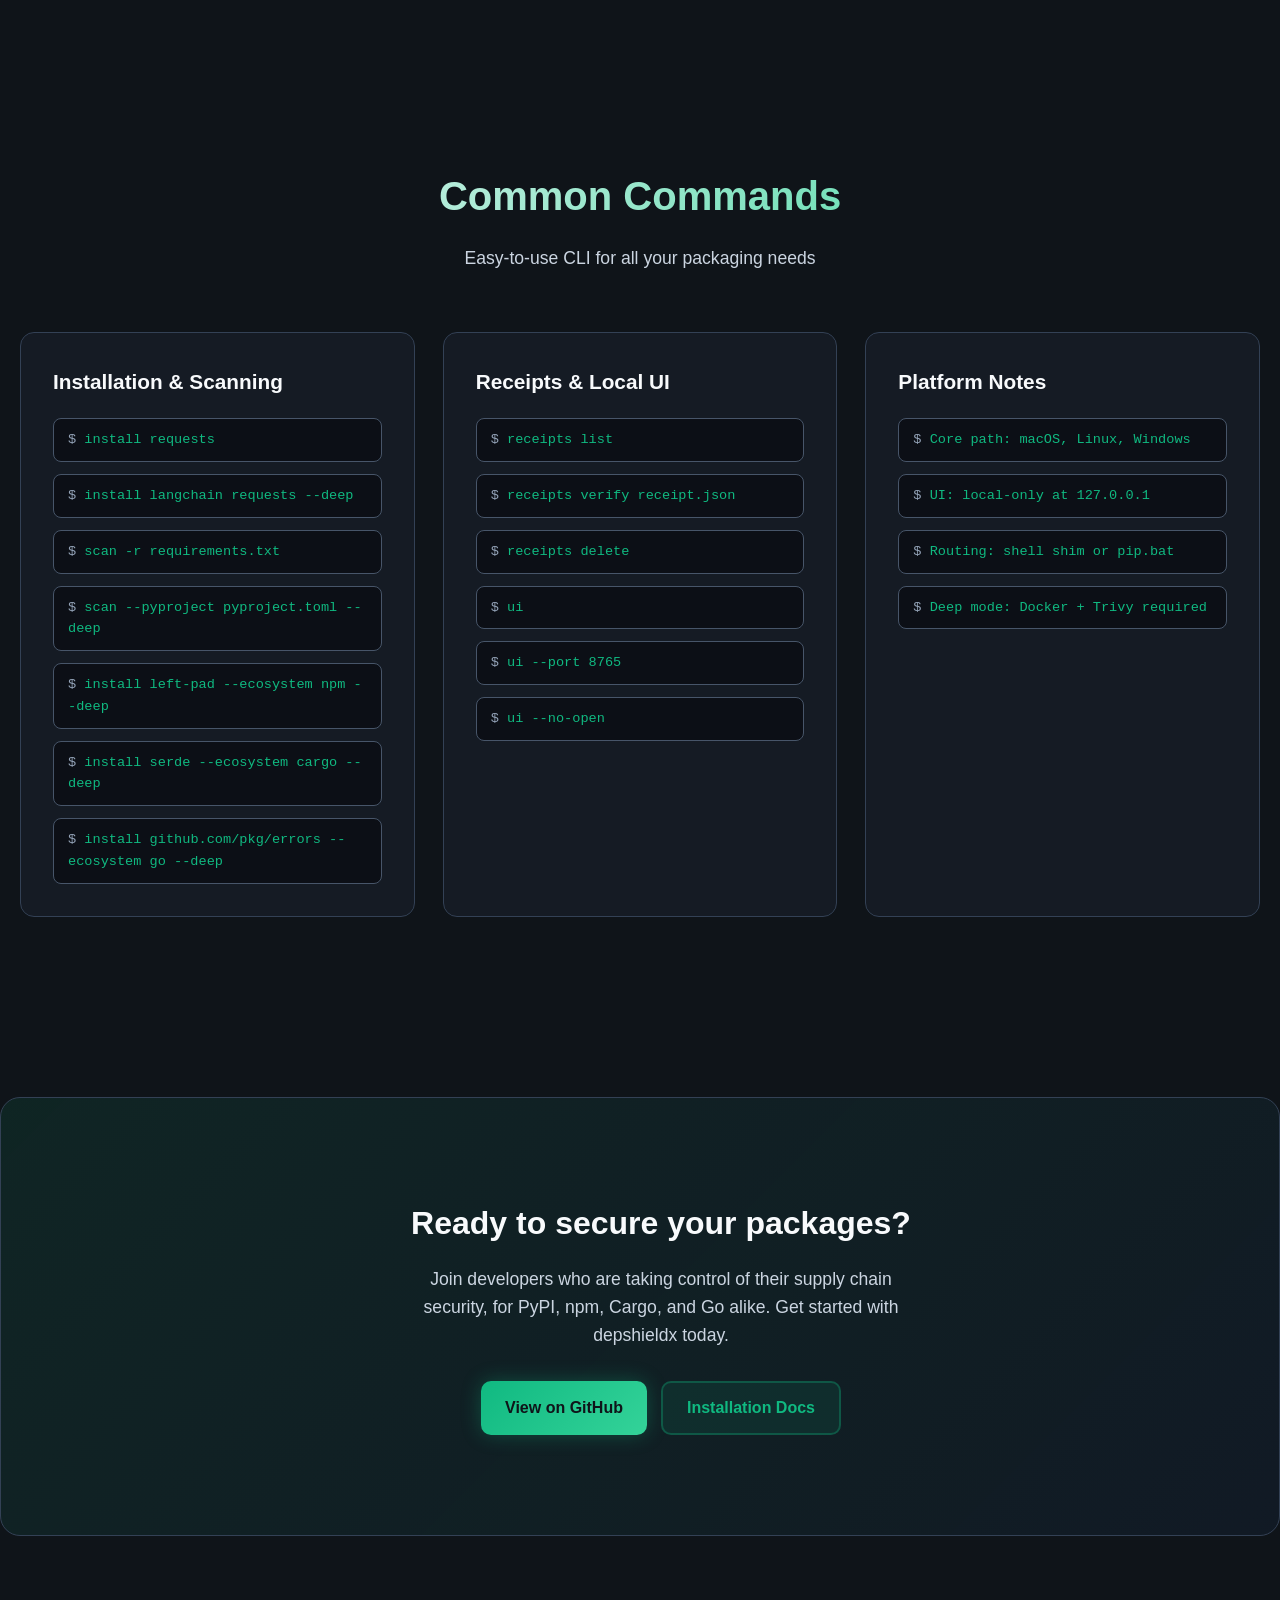
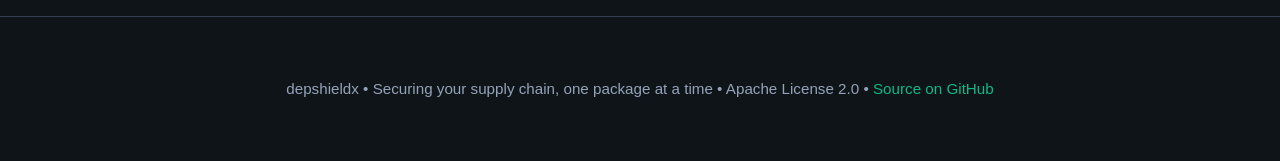
==== commit c246b90a: "Update GitHub Pages landing page for Cargo and Go parity docs/index.html (published to GitHub Pages " ====
--- a/docs/index.html
+++ b/docs/index.html
@@ -3,10 +3,10 @@
 <head>
   <meta charset="UTF-8" />
   <meta name="viewport" content="width=device-width, initial-scale=1.0" />
-  <title>depshieldx – Secure Package Management for PyPI &amp; npm</title>
+  <title>depshieldx – Secure Package Management for PyPI, npm, Cargo &amp; Go</title>
   <meta
     name="description"
-    content="Safer package install and scan workflows for PyPI and npm/yarn/pnpm, with cryptographic provenance checks, CVE lookups, Docker plus Trivy deep mode with behavioral tracing, and signed receipts."
+    content="Safer package install and scan workflows for PyPI, npm/yarn/pnpm, Cargo/crates.io, and Go modules, with cryptographic provenance checks, CVE lookups, Docker plus Trivy deep mode with behavioral tracing, and signed receipts."
   />
   <style>
     * {
@@ -683,8 +683,8 @@
         <div class="hero-content">
           <div class="hero-text">
             <div class="badge">Security-First Package Management</div>
-            <h1>Install PyPI and npm packages with confidence</h1>
-            <p>depshieldx adds a security gate in front of your package installation, for PyPI and npm/yarn/pnpm alike. Resolve dependencies, verify provenance, scan for vulnerabilities, and get signed receipts—all before installing to your system.</p>
+            <h1>Install PyPI, npm, Cargo, and Go packages with confidence</h1>
+            <p>depshieldx adds a security gate in front of your package installation, for PyPI, npm/yarn/pnpm, Cargo/crates.io, and Go modules alike. Resolve dependencies, verify provenance, scan for vulnerabilities, and get signed receipts—all before installing to your system.</p>
             <div class="cta-buttons">
               <a class="button button-primary" href="https://github.com/tee-wealth001/depshieldx">
                 <span>Get Started</span>
@@ -732,10 +732,10 @@
           <div class="feature-card">
             <div class="feature-icon">🔍</div>
             <h3>Deep Dependency Analysis</h3>
-            <p>Resolves and checks your entire dependency tree, not just the package you're installing -- for PyPI or npm/yarn/pnpm.</p>
+            <p>Resolves and checks your entire dependency tree, not just the package you're installing -- for PyPI, npm/yarn/pnpm, Cargo, or Go.</p>
             <ul>
               <li>Full resolved package versions</li>
-              <li>PyPI and npm provenance metadata</li>
+              <li>Cryptographic provenance for PyPI &amp; npm; structural checks for Cargo &amp; Go</li>
               <li>Real Sigstore attestation verification</li>
             </ul>
           </div>
@@ -753,7 +753,7 @@
           <div class="feature-card">
             <div class="feature-icon">🐳</div>
             <h3>Docker Sandbox Testing</h3>
-            <p>Run installations in an isolated Docker environment before touching your system, for PyPI or npm/yarn/pnpm.</p>
+            <p>Run installations in an isolated Docker environment before touching your system, for PyPI, npm/yarn/pnpm, Cargo, or Go.</p>
             <ul>
               <li>Real behavioral tracing of the install</li>
               <li>Trivy deep scanning</li>
@@ -773,10 +773,11 @@
           <div class="feature-card">
             <div class="feature-icon">🔄</div>
             <h3>Flexible Workflows</h3>
-            <p>Works with your existing dependency files and tools, for either ecosystem.</p>
+            <p>Works with your existing dependency files and tools, across all four ecosystems.</p>
             <ul>
               <li>requirements.txt, uv.lock & pyproject.toml</li>
               <li>package-lock.json, yarn.lock & pnpm-lock.yaml</li>
+              <li>Cargo.lock &amp; go.sum</li>
               <li>Direct package names</li>
             </ul>
           </div>
@@ -833,7 +834,7 @@
           <div class="mode-card deep">
             <div class="mode-badge">DEEP MODE</div>
             <h3>🔒 Deep Mode</h3>
-            <p>For critical packages and production deployments. Runs the same fast checks, then installs inside Docker and scans with Trivy before touching your system -- for PyPI or npm/yarn/pnpm.</p>
+            <p>For critical packages and production deployments. Runs the same fast checks, then installs inside Docker and scans with Trivy before touching your system -- for PyPI, npm/yarn/pnpm, Cargo, or Go.</p>
             <p style="font-size: 0.9rem; color: var(--text-muted);">Maximum security with full isolation and behavioral analysis.</p>
             <div class="code-example">depshieldx install requests --deep</div>
           </div>
@@ -866,6 +867,12 @@
             <div class="command-item">
               <code>install left-pad --ecosystem npm --deep</code>
             </div>
+            <div class="command-item">
+              <code>install serde --ecosystem cargo --deep</code>
+            </div>
+            <div class="command-item">
+              <code>install github.com/pkg/errors --ecosystem go --deep</code>
+            </div>
           </div>
           <div class="command-card">
             <h3>Receipts & Local UI</h3>
@@ -911,7 +918,7 @@
     <section class="cta-section">
       <div class="container">
         <h2>Ready to secure your packages?</h2>
-        <p>Join developers who are taking control of their supply chain security, for PyPI and npm alike. Get started with depshieldx today.</p>
+        <p>Join developers who are taking control of their supply chain security, for PyPI, npm, Cargo, and Go alike. Get started with depshieldx today.</p>
         <div class="cta-buttons" style="justify-content: center;">
           <a class="button button-primary" href="https://github.com/tee-wealth001/depshieldx">
             View on GitHub
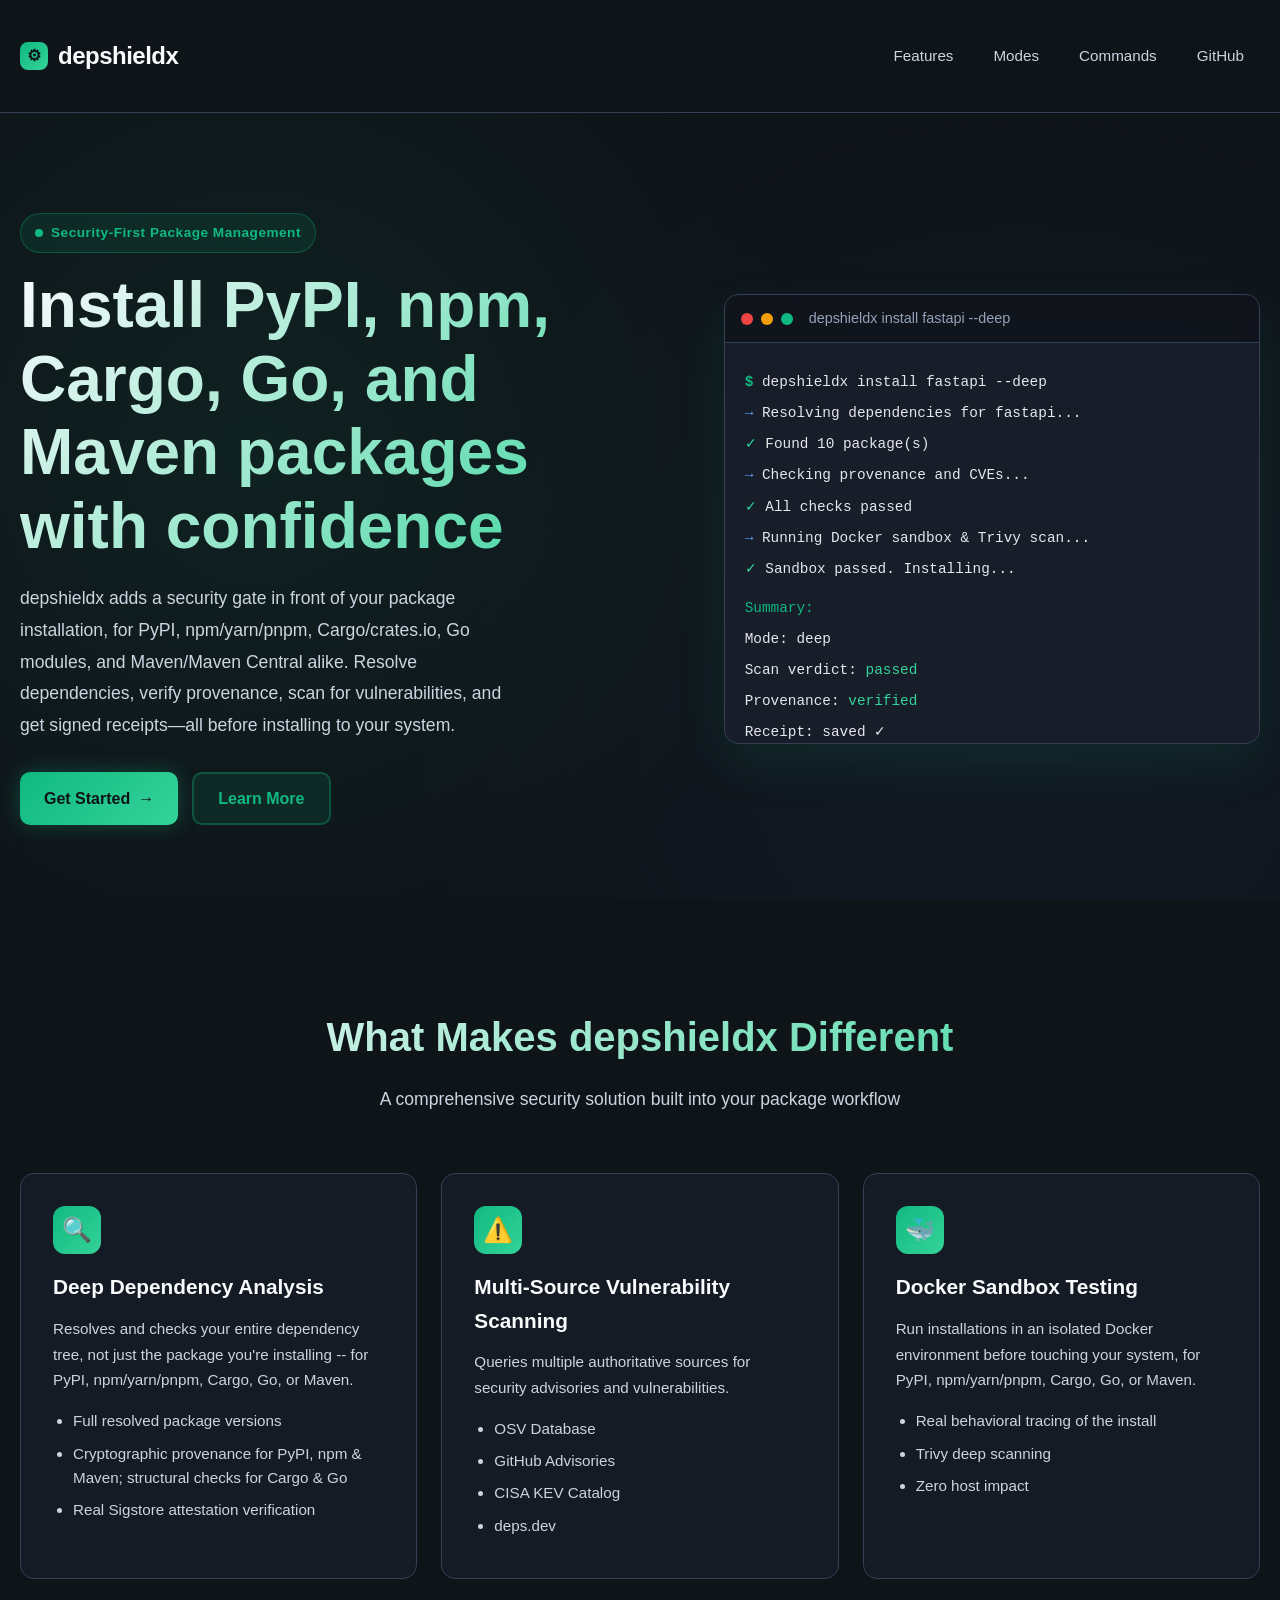
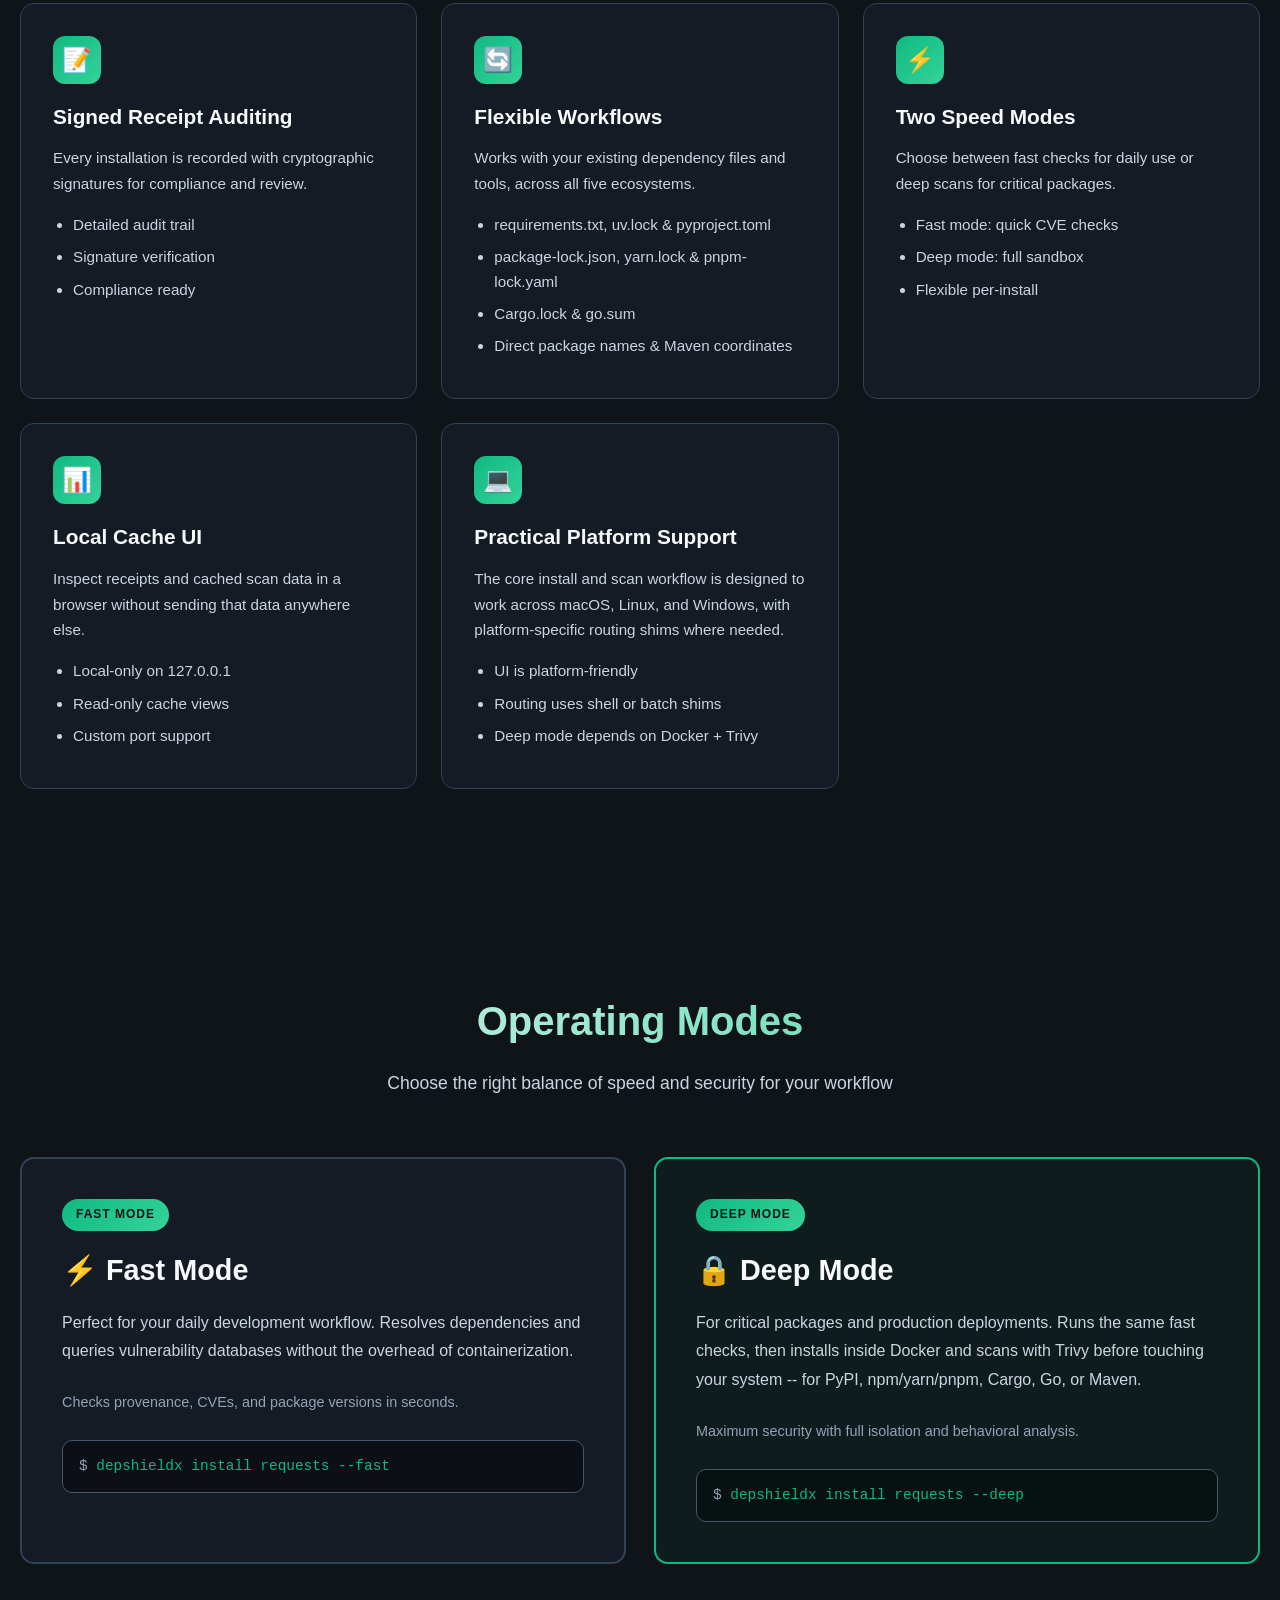
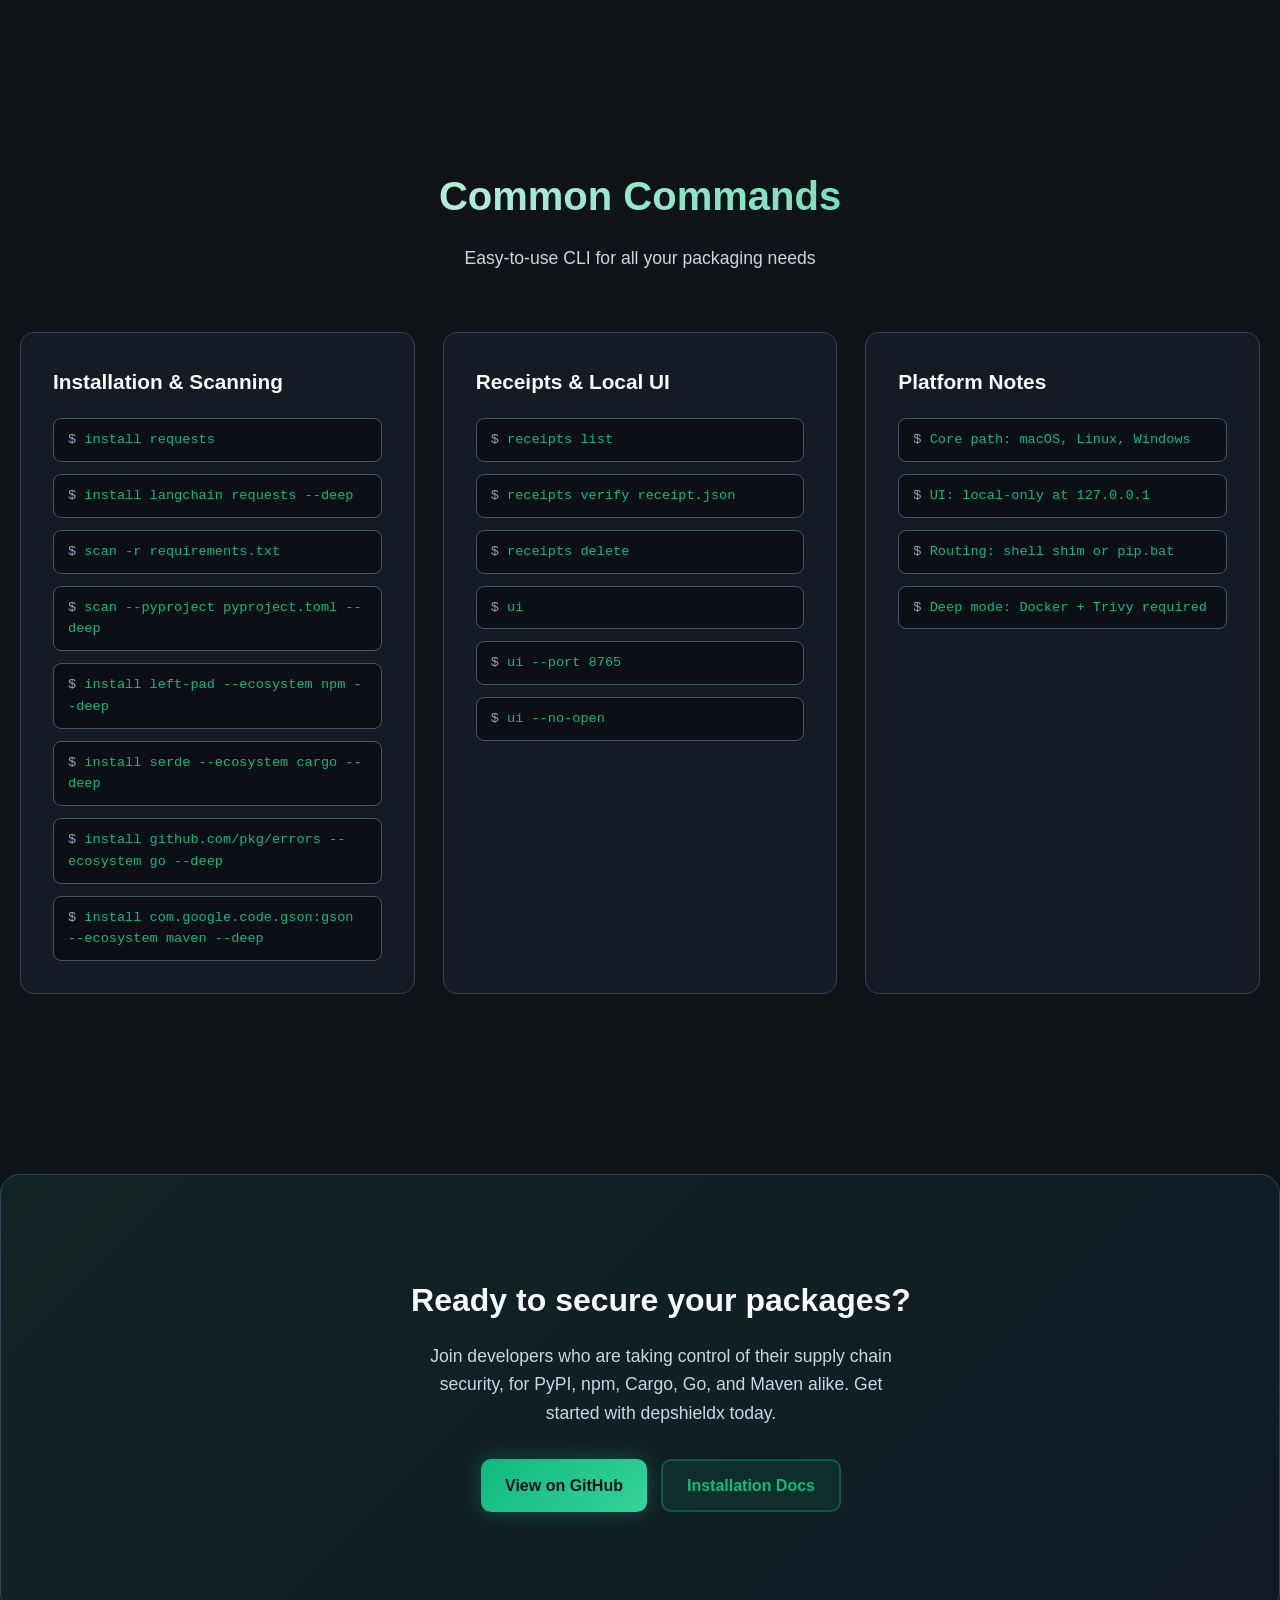
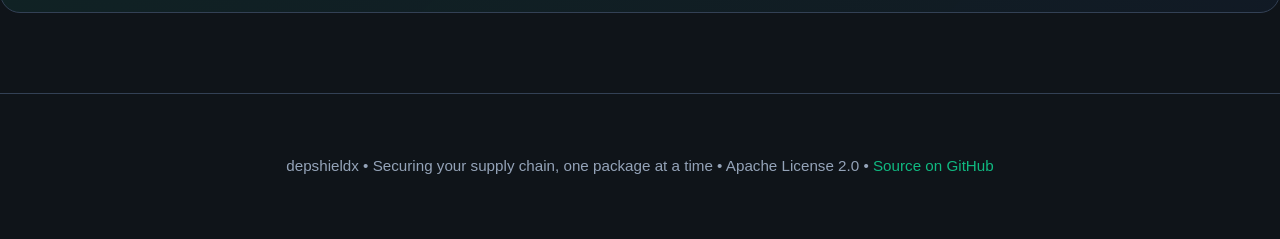
==== commit 2a453ac7: "Update README and pyproject.toml for Maven parity, bump version to 0.5.0 Adds a "Maven / Maven Centr" ====
--- a/docs/index.html
+++ b/docs/index.html
@@ -3,10 +3,10 @@
 <head>
   <meta charset="UTF-8" />
   <meta name="viewport" content="width=device-width, initial-scale=1.0" />
-  <title>depshieldx – Secure Package Management for PyPI, npm, Cargo &amp; Go</title>
+  <title>depshieldx – Secure Package Management for PyPI, npm, Cargo, Go &amp; Maven</title>
   <meta
     name="description"
-    content="Safer package install and scan workflows for PyPI, npm/yarn/pnpm, Cargo/crates.io, and Go modules, with cryptographic provenance checks, CVE lookups, Docker plus Trivy deep mode with behavioral tracing, and signed receipts."
+    content="Safer package install and scan workflows for PyPI, npm/yarn/pnpm, Cargo/crates.io, Go modules, and Maven/Maven Central, with cryptographic provenance checks, CVE lookups, Docker plus Trivy deep mode with behavioral tracing, and signed receipts."
   />
   <style>
     * {
@@ -683,8 +683,8 @@
         <div class="hero-content">
           <div class="hero-text">
             <div class="badge">Security-First Package Management</div>
-            <h1>Install PyPI, npm, Cargo, and Go packages with confidence</h1>
-            <p>depshieldx adds a security gate in front of your package installation, for PyPI, npm/yarn/pnpm, Cargo/crates.io, and Go modules alike. Resolve dependencies, verify provenance, scan for vulnerabilities, and get signed receipts—all before installing to your system.</p>
+            <h1>Install PyPI, npm, Cargo, Go, and Maven packages with confidence</h1>
+            <p>depshieldx adds a security gate in front of your package installation, for PyPI, npm/yarn/pnpm, Cargo/crates.io, Go modules, and Maven/Maven Central alike. Resolve dependencies, verify provenance, scan for vulnerabilities, and get signed receipts—all before installing to your system.</p>
             <div class="cta-buttons">
               <a class="button button-primary" href="https://github.com/tee-wealth001/depshieldx">
                 <span>Get Started</span>
@@ -732,10 +732,10 @@
           <div class="feature-card">
             <div class="feature-icon">🔍</div>
             <h3>Deep Dependency Analysis</h3>
-            <p>Resolves and checks your entire dependency tree, not just the package you're installing -- for PyPI, npm/yarn/pnpm, Cargo, or Go.</p>
+            <p>Resolves and checks your entire dependency tree, not just the package you're installing -- for PyPI, npm/yarn/pnpm, Cargo, Go, or Maven.</p>
             <ul>
               <li>Full resolved package versions</li>
-              <li>Cryptographic provenance for PyPI &amp; npm; structural checks for Cargo &amp; Go</li>
+              <li>Cryptographic provenance for PyPI, npm &amp; Maven; structural checks for Cargo &amp; Go</li>
               <li>Real Sigstore attestation verification</li>
             </ul>
           </div>
@@ -753,7 +753,7 @@
           <div class="feature-card">
             <div class="feature-icon">🐳</div>
             <h3>Docker Sandbox Testing</h3>
-            <p>Run installations in an isolated Docker environment before touching your system, for PyPI, npm/yarn/pnpm, Cargo, or Go.</p>
+            <p>Run installations in an isolated Docker environment before touching your system, for PyPI, npm/yarn/pnpm, Cargo, Go, or Maven.</p>
             <ul>
               <li>Real behavioral tracing of the install</li>
               <li>Trivy deep scanning</li>
@@ -773,12 +773,12 @@
           <div class="feature-card">
             <div class="feature-icon">🔄</div>
             <h3>Flexible Workflows</h3>
-            <p>Works with your existing dependency files and tools, across all four ecosystems.</p>
+            <p>Works with your existing dependency files and tools, across all five ecosystems.</p>
             <ul>
               <li>requirements.txt, uv.lock & pyproject.toml</li>
               <li>package-lock.json, yarn.lock & pnpm-lock.yaml</li>
               <li>Cargo.lock &amp; go.sum</li>
-              <li>Direct package names</li>
+              <li>Direct package names &amp; Maven coordinates</li>
             </ul>
           </div>
           <div class="feature-card">
@@ -834,7 +834,7 @@
           <div class="mode-card deep">
             <div class="mode-badge">DEEP MODE</div>
             <h3>🔒 Deep Mode</h3>
-            <p>For critical packages and production deployments. Runs the same fast checks, then installs inside Docker and scans with Trivy before touching your system -- for PyPI, npm/yarn/pnpm, Cargo, or Go.</p>
+            <p>For critical packages and production deployments. Runs the same fast checks, then installs inside Docker and scans with Trivy before touching your system -- for PyPI, npm/yarn/pnpm, Cargo, Go, or Maven.</p>
             <p style="font-size: 0.9rem; color: var(--text-muted);">Maximum security with full isolation and behavioral analysis.</p>
             <div class="code-example">depshieldx install requests --deep</div>
           </div>
@@ -873,6 +873,9 @@
             <div class="command-item">
               <code>install github.com/pkg/errors --ecosystem go --deep</code>
             </div>
+            <div class="command-item">
+              <code>install com.google.code.gson:gson --ecosystem maven --deep</code>
+            </div>
           </div>
           <div class="command-card">
             <h3>Receipts & Local UI</h3>
@@ -918,7 +921,7 @@
     <section class="cta-section">
       <div class="container">
         <h2>Ready to secure your packages?</h2>
-        <p>Join developers who are taking control of their supply chain security, for PyPI, npm, Cargo, and Go alike. Get started with depshieldx today.</p>
+        <p>Join developers who are taking control of their supply chain security, for PyPI, npm, Cargo, Go, and Maven alike. Get started with depshieldx today.</p>
         <div class="cta-buttons" style="justify-content: center;">
           <a class="button button-primary" href="https://github.com/tee-wealth001/depshieldx">
             View on GitHub
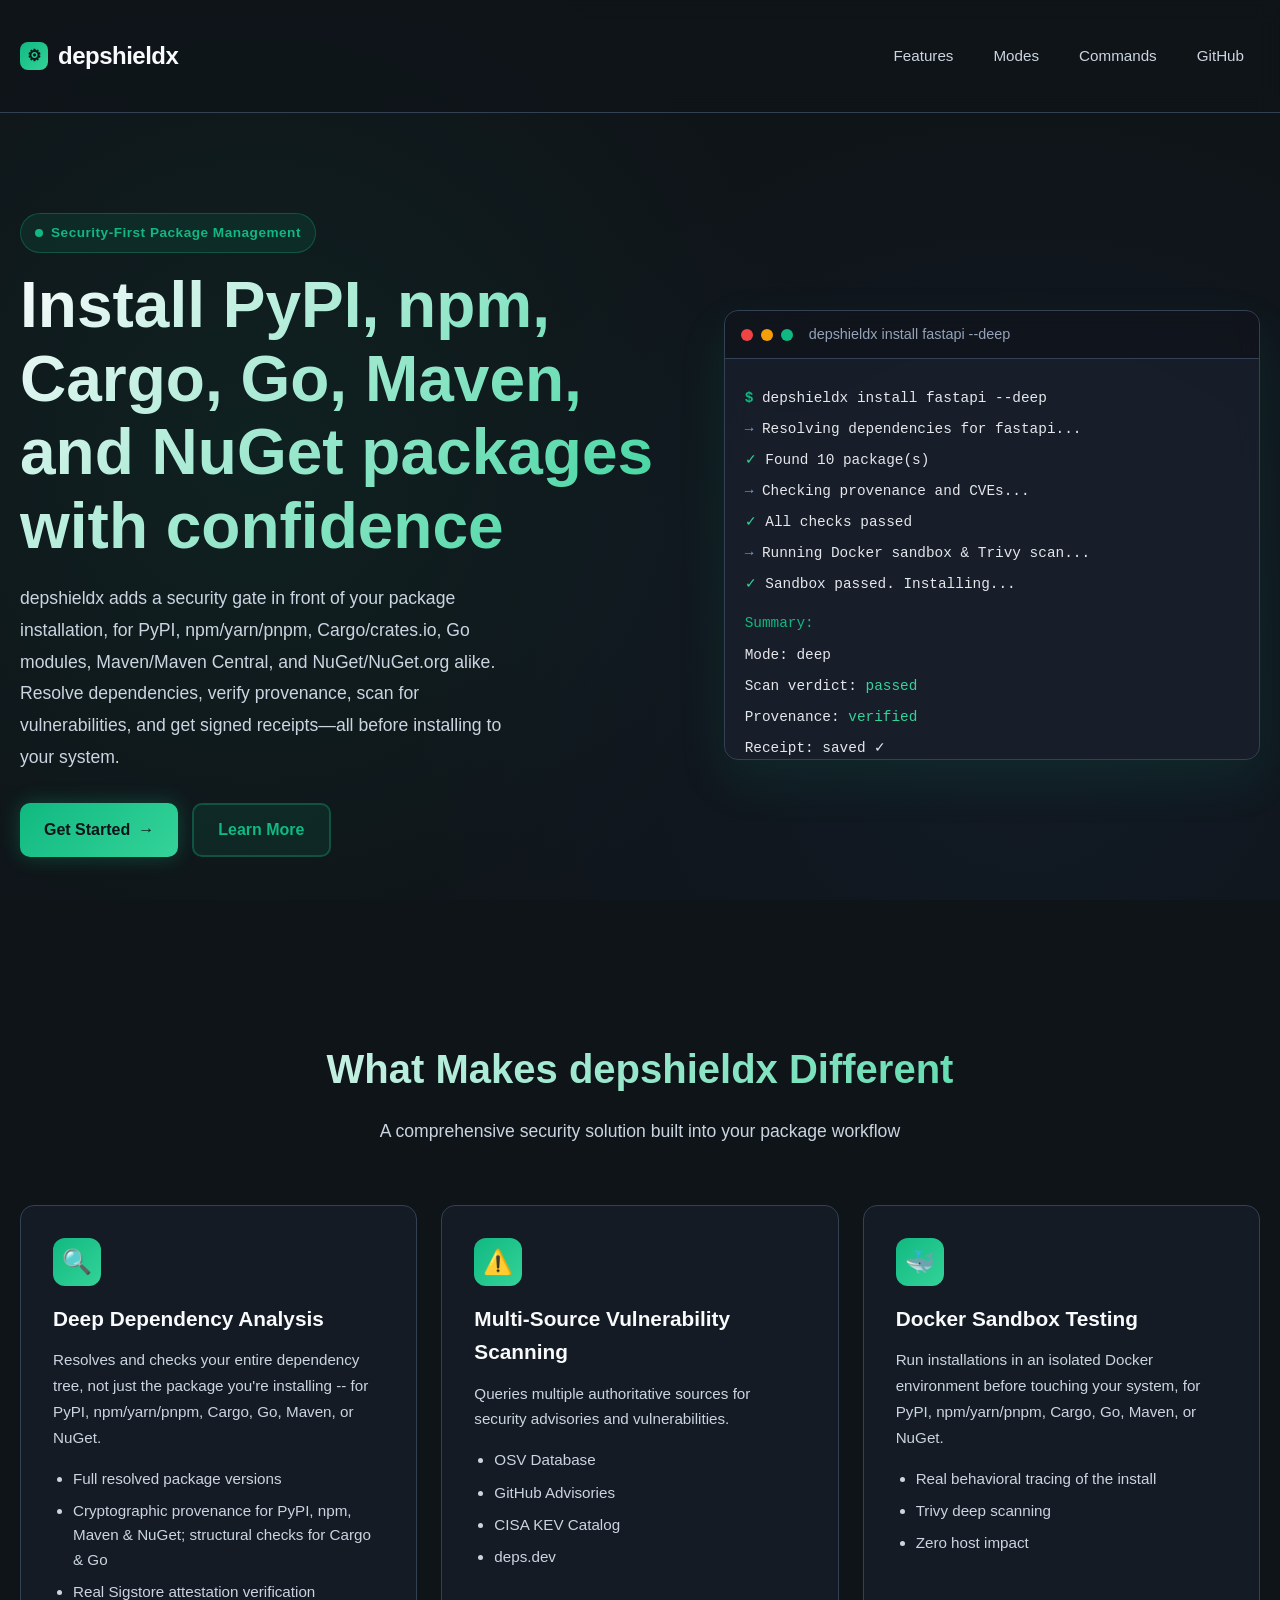
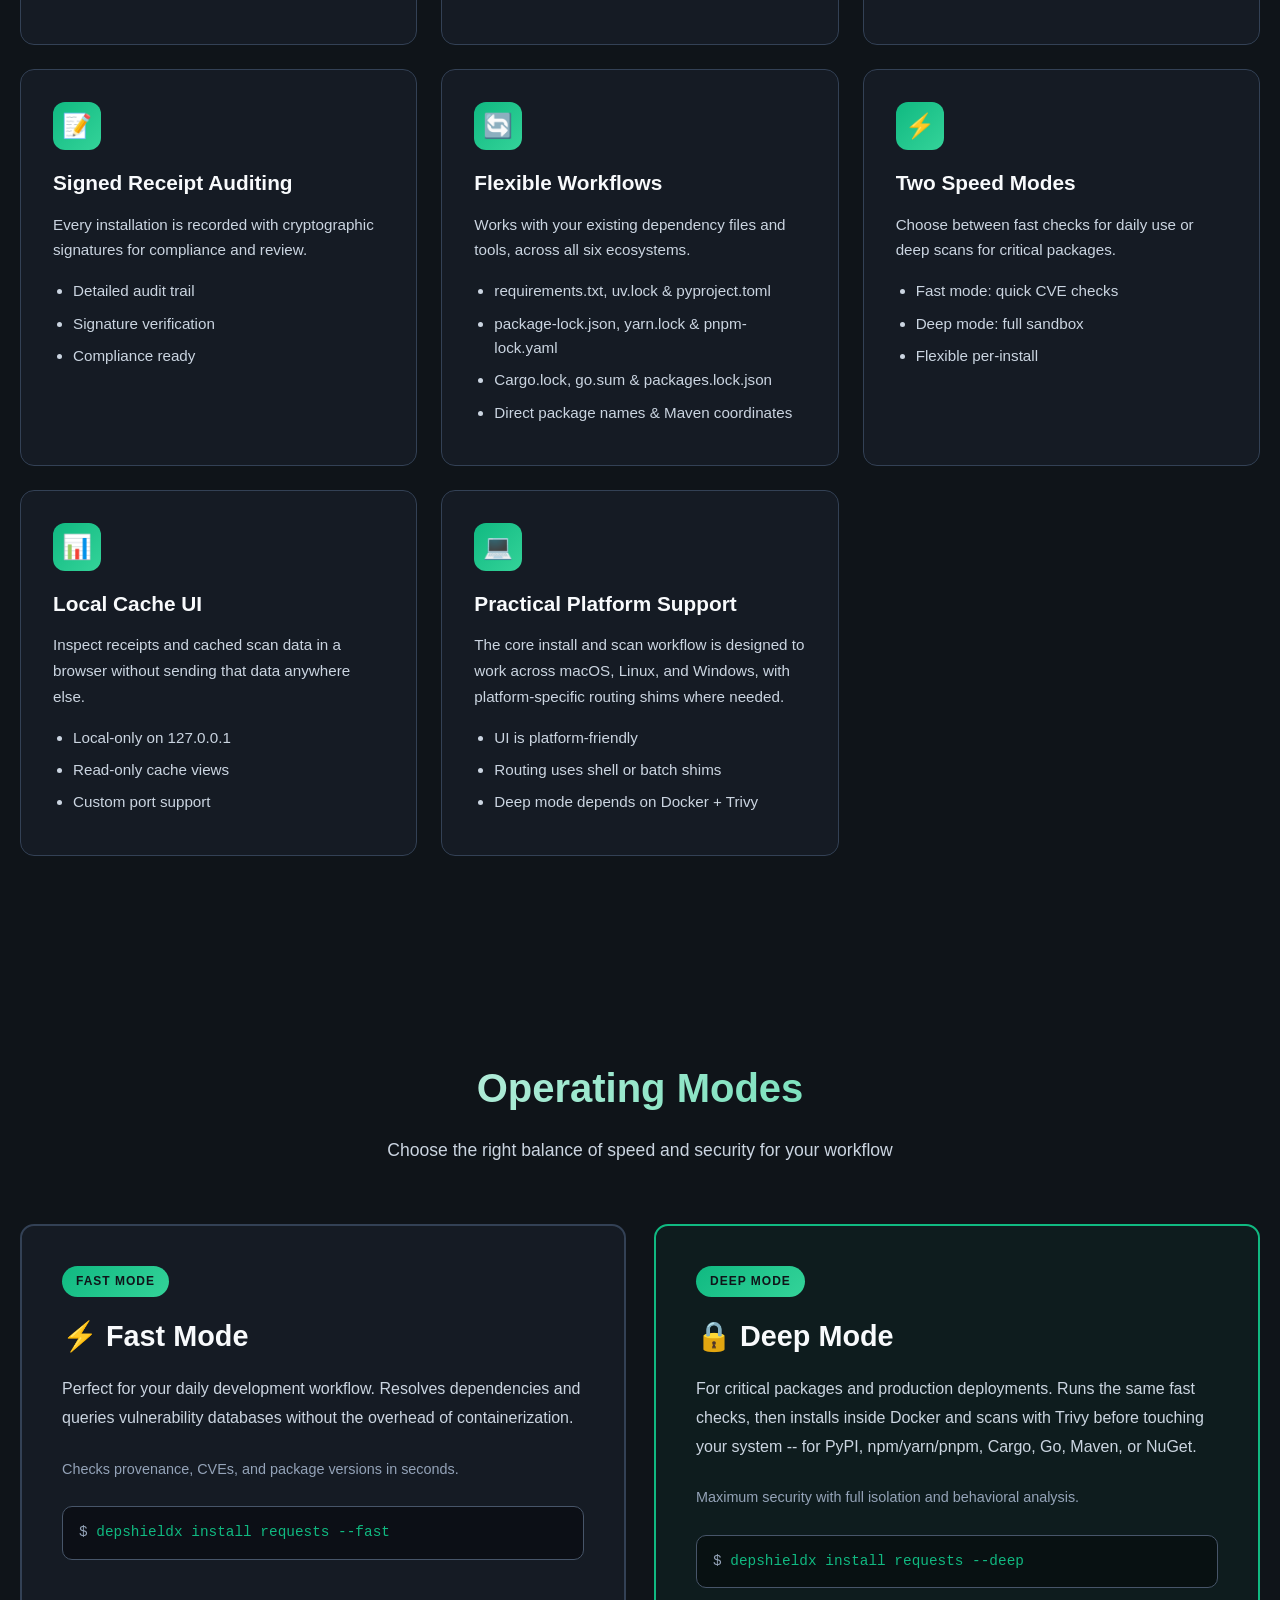
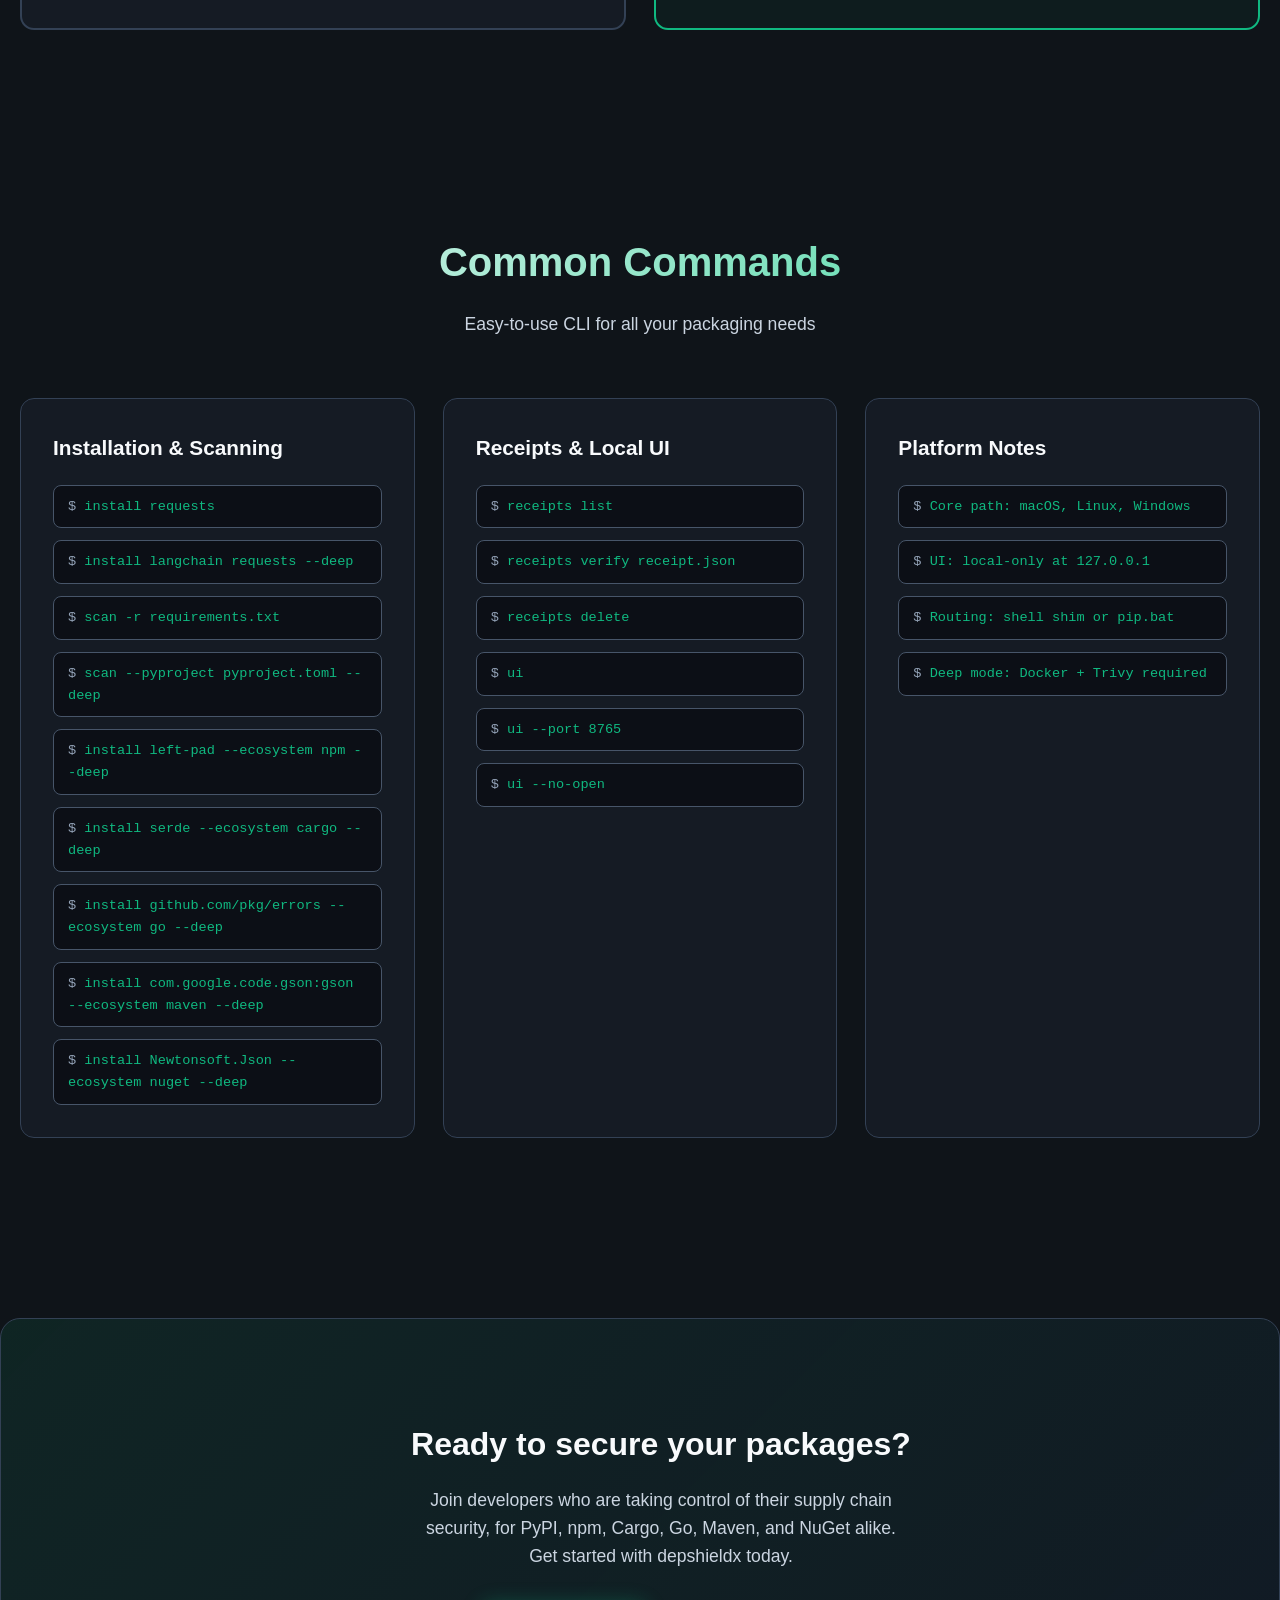
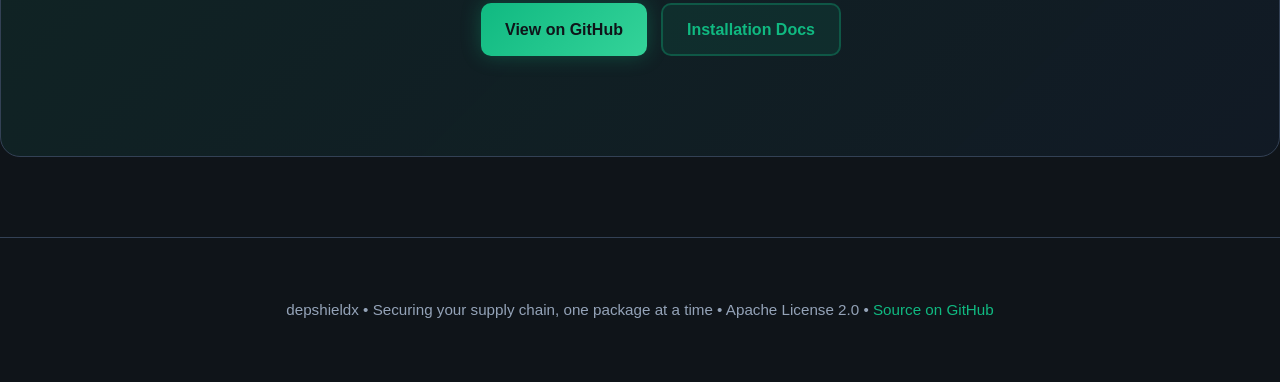
==== commit b5d6812f: "Update README and pyproject.toml for NuGet parity, bump version to 0.6.0 Adds a "NuGet Support" sect" ====
--- a/docs/index.html
+++ b/docs/index.html
@@ -3,10 +3,10 @@
 <head>
   <meta charset="UTF-8" />
   <meta name="viewport" content="width=device-width, initial-scale=1.0" />
-  <title>depshieldx – Secure Package Management for PyPI, npm, Cargo, Go &amp; Maven</title>
+  <title>depshieldx – Secure Package Management for PyPI, npm, Cargo, Go, Maven &amp; NuGet</title>
   <meta
     name="description"
-    content="Safer package install and scan workflows for PyPI, npm/yarn/pnpm, Cargo/crates.io, Go modules, and Maven/Maven Central, with cryptographic provenance checks, CVE lookups, Docker plus Trivy deep mode with behavioral tracing, and signed receipts."
+    content="Safer package install and scan workflows for PyPI, npm/yarn/pnpm, Cargo/crates.io, Go modules, Maven/Maven Central, and NuGet/NuGet.org, with cryptographic provenance checks, CVE lookups, Docker plus Trivy deep mode with behavioral tracing, and signed receipts."
   />
   <style>
     * {
@@ -683,8 +683,8 @@
         <div class="hero-content">
           <div class="hero-text">
             <div class="badge">Security-First Package Management</div>
-            <h1>Install PyPI, npm, Cargo, Go, and Maven packages with confidence</h1>
-            <p>depshieldx adds a security gate in front of your package installation, for PyPI, npm/yarn/pnpm, Cargo/crates.io, Go modules, and Maven/Maven Central alike. Resolve dependencies, verify provenance, scan for vulnerabilities, and get signed receipts—all before installing to your system.</p>
+            <h1>Install PyPI, npm, Cargo, Go, Maven, and NuGet packages with confidence</h1>
+            <p>depshieldx adds a security gate in front of your package installation, for PyPI, npm/yarn/pnpm, Cargo/crates.io, Go modules, Maven/Maven Central, and NuGet/NuGet.org alike. Resolve dependencies, verify provenance, scan for vulnerabilities, and get signed receipts—all before installing to your system.</p>
             <div class="cta-buttons">
               <a class="button button-primary" href="https://github.com/tee-wealth001/depshieldx">
                 <span>Get Started</span>
@@ -732,10 +732,10 @@
           <div class="feature-card">
             <div class="feature-icon">🔍</div>
             <h3>Deep Dependency Analysis</h3>
-            <p>Resolves and checks your entire dependency tree, not just the package you're installing -- for PyPI, npm/yarn/pnpm, Cargo, Go, or Maven.</p>
+            <p>Resolves and checks your entire dependency tree, not just the package you're installing -- for PyPI, npm/yarn/pnpm, Cargo, Go, Maven, or NuGet.</p>
             <ul>
               <li>Full resolved package versions</li>
-              <li>Cryptographic provenance for PyPI, npm &amp; Maven; structural checks for Cargo &amp; Go</li>
+              <li>Cryptographic provenance for PyPI, npm, Maven &amp; NuGet; structural checks for Cargo &amp; Go</li>
               <li>Real Sigstore attestation verification</li>
             </ul>
           </div>
@@ -753,7 +753,7 @@
           <div class="feature-card">
             <div class="feature-icon">🐳</div>
             <h3>Docker Sandbox Testing</h3>
-            <p>Run installations in an isolated Docker environment before touching your system, for PyPI, npm/yarn/pnpm, Cargo, Go, or Maven.</p>
+            <p>Run installations in an isolated Docker environment before touching your system, for PyPI, npm/yarn/pnpm, Cargo, Go, Maven, or NuGet.</p>
             <ul>
               <li>Real behavioral tracing of the install</li>
               <li>Trivy deep scanning</li>
@@ -773,11 +773,11 @@
           <div class="feature-card">
             <div class="feature-icon">🔄</div>
             <h3>Flexible Workflows</h3>
-            <p>Works with your existing dependency files and tools, across all five ecosystems.</p>
+            <p>Works with your existing dependency files and tools, across all six ecosystems.</p>
             <ul>
               <li>requirements.txt, uv.lock & pyproject.toml</li>
               <li>package-lock.json, yarn.lock & pnpm-lock.yaml</li>
-              <li>Cargo.lock &amp; go.sum</li>
+              <li>Cargo.lock, go.sum &amp; packages.lock.json</li>
               <li>Direct package names &amp; Maven coordinates</li>
             </ul>
           </div>
@@ -834,7 +834,7 @@
           <div class="mode-card deep">
             <div class="mode-badge">DEEP MODE</div>
             <h3>🔒 Deep Mode</h3>
-            <p>For critical packages and production deployments. Runs the same fast checks, then installs inside Docker and scans with Trivy before touching your system -- for PyPI, npm/yarn/pnpm, Cargo, Go, or Maven.</p>
+            <p>For critical packages and production deployments. Runs the same fast checks, then installs inside Docker and scans with Trivy before touching your system -- for PyPI, npm/yarn/pnpm, Cargo, Go, Maven, or NuGet.</p>
             <p style="font-size: 0.9rem; color: var(--text-muted);">Maximum security with full isolation and behavioral analysis.</p>
             <div class="code-example">depshieldx install requests --deep</div>
           </div>
@@ -876,6 +876,9 @@
             <div class="command-item">
               <code>install com.google.code.gson:gson --ecosystem maven --deep</code>
             </div>
+            <div class="command-item">
+              <code>install Newtonsoft.Json --ecosystem nuget --deep</code>
+            </div>
           </div>
           <div class="command-card">
             <h3>Receipts & Local UI</h3>
@@ -921,7 +924,7 @@
     <section class="cta-section">
       <div class="container">
         <h2>Ready to secure your packages?</h2>
-        <p>Join developers who are taking control of their supply chain security, for PyPI, npm, Cargo, Go, and Maven alike. Get started with depshieldx today.</p>
+        <p>Join developers who are taking control of their supply chain security, for PyPI, npm, Cargo, Go, Maven, and NuGet alike. Get started with depshieldx today.</p>
         <div class="cta-buttons" style="justify-content: center;">
           <a class="button button-primary" href="https://github.com/tee-wealth001/depshieldx">
             View on GitHub
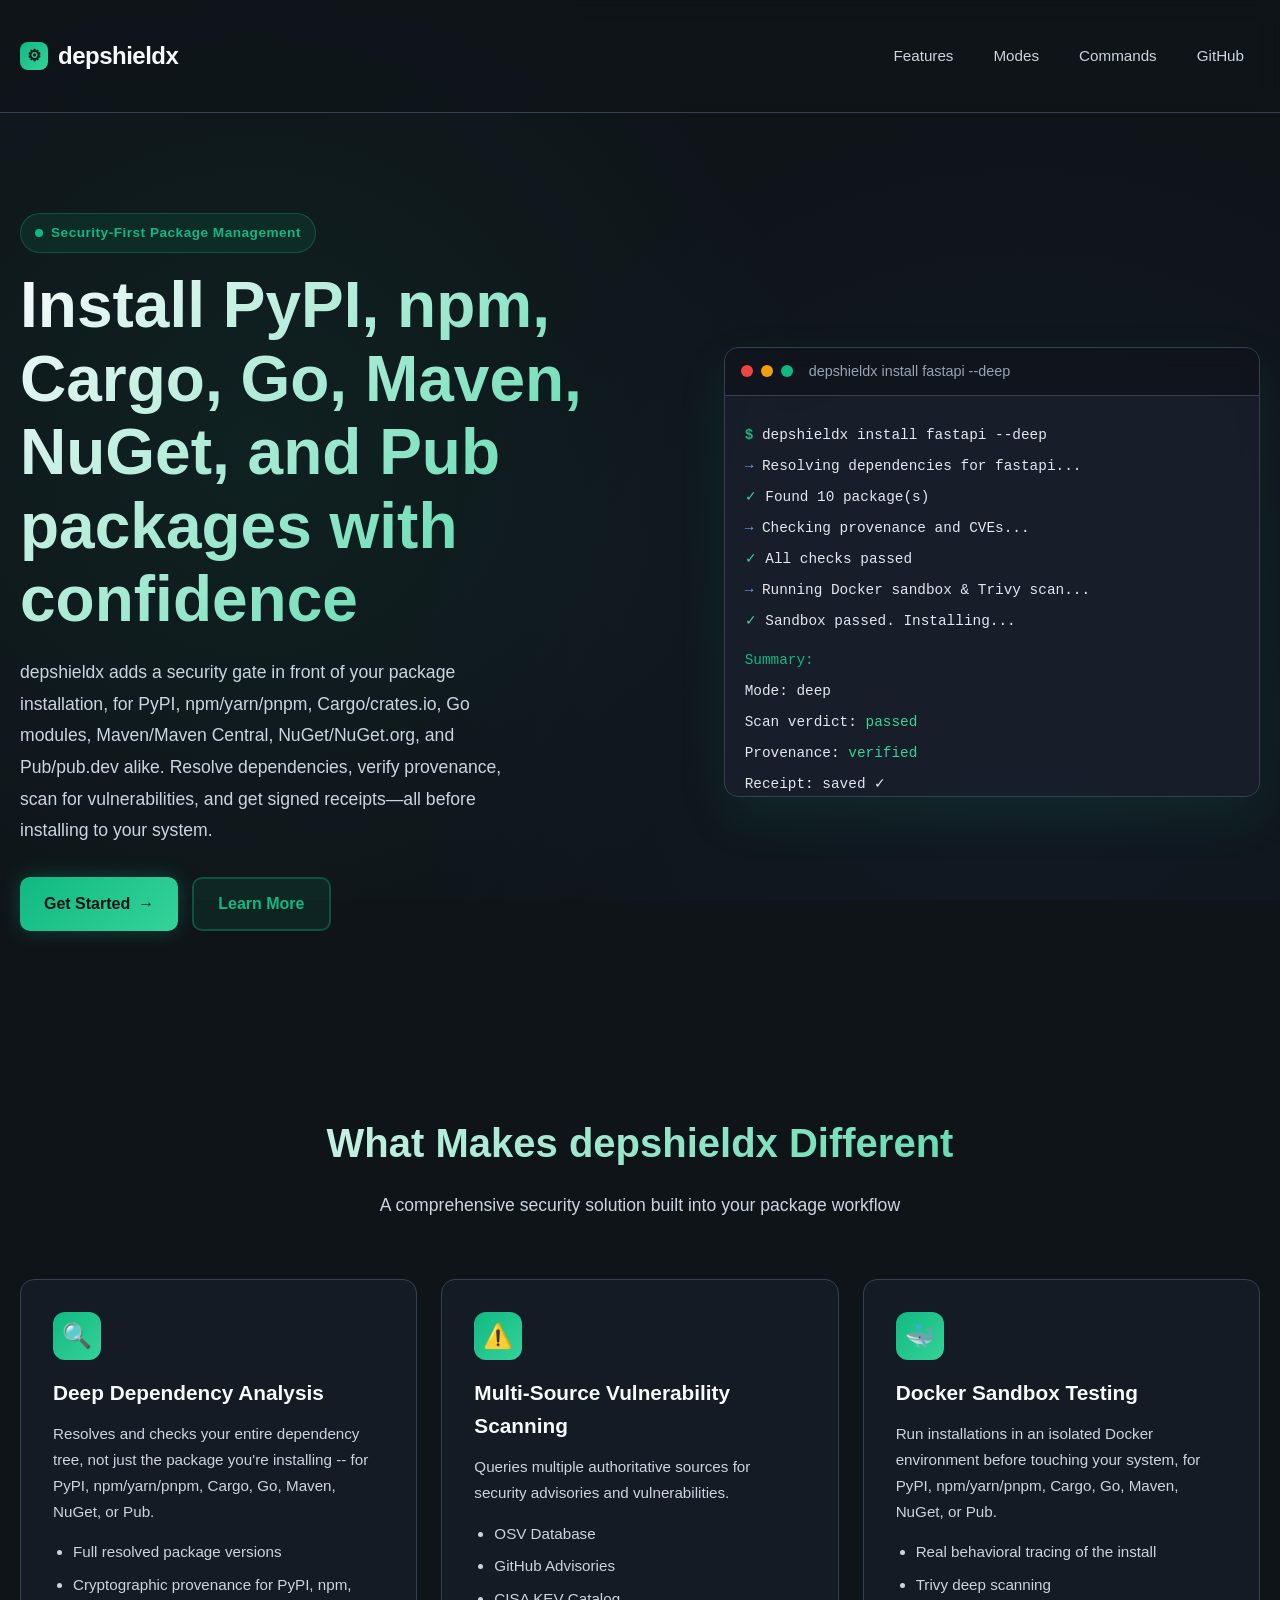
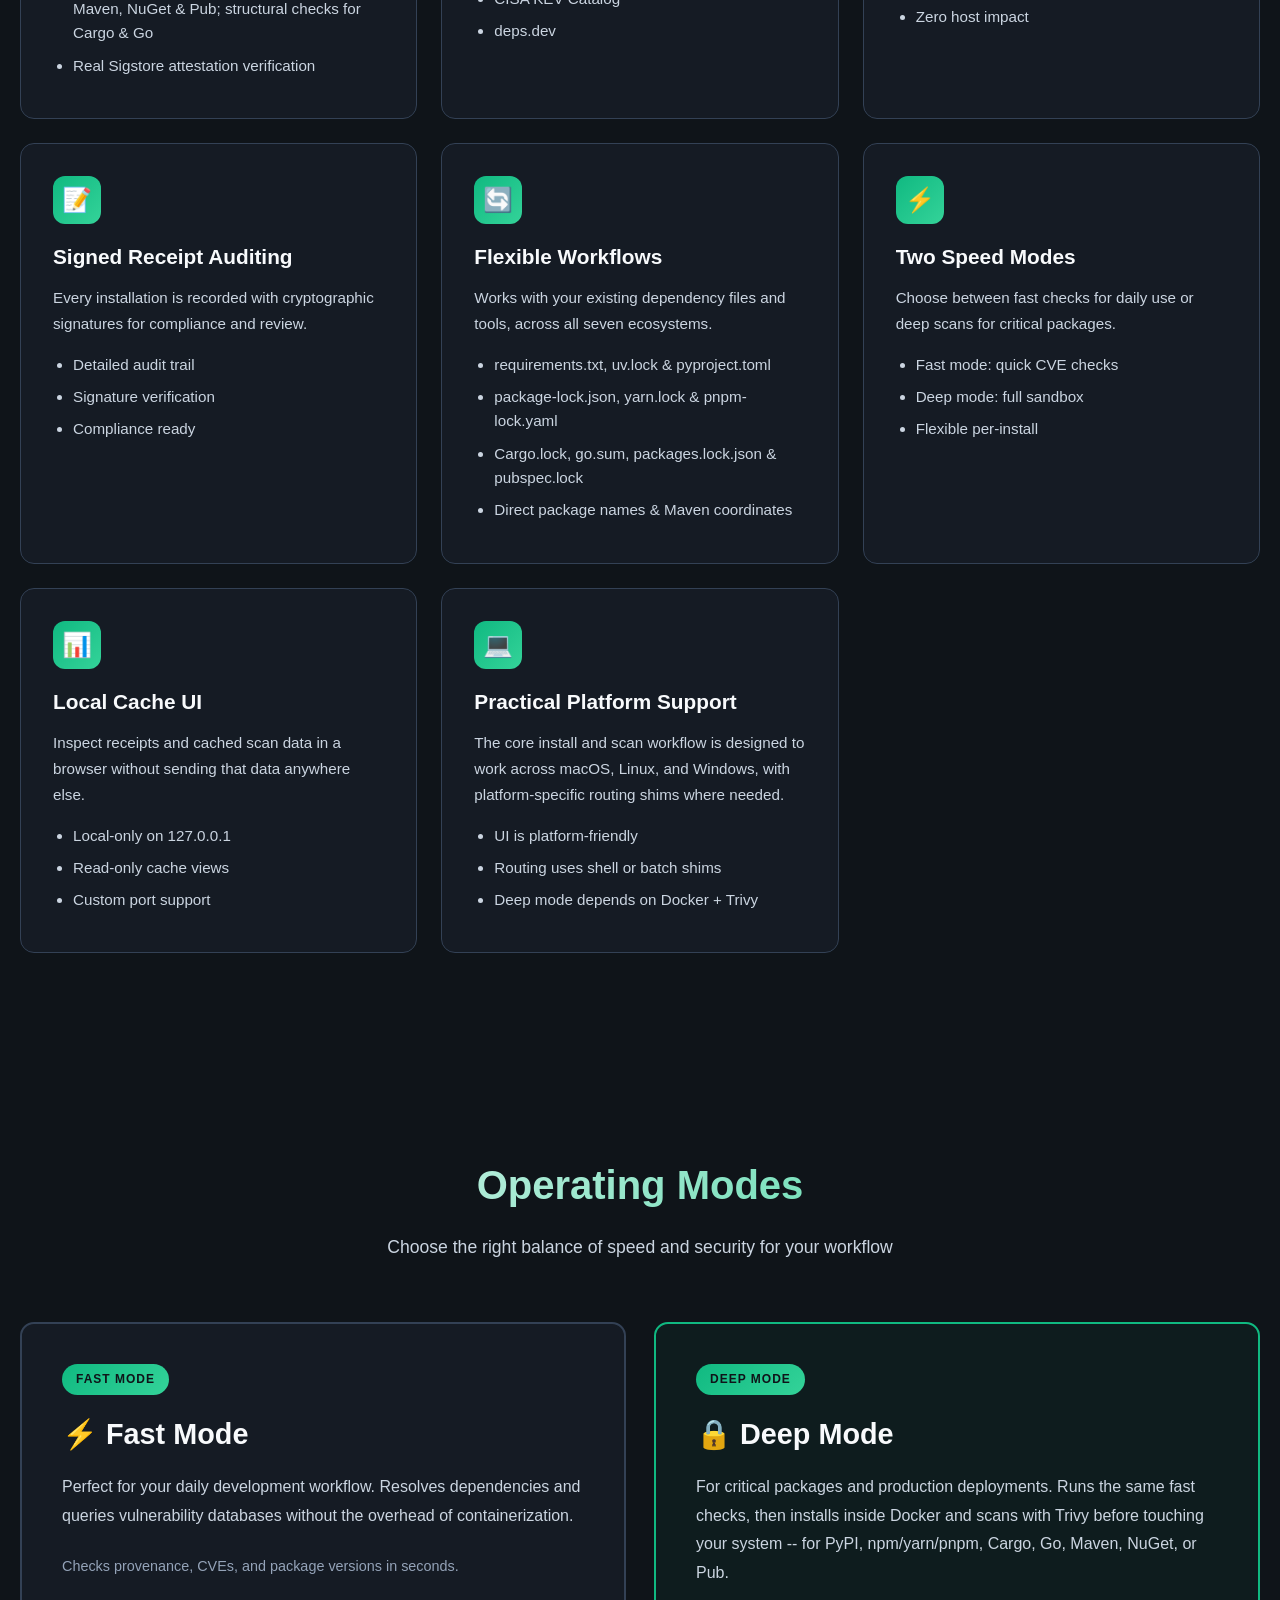
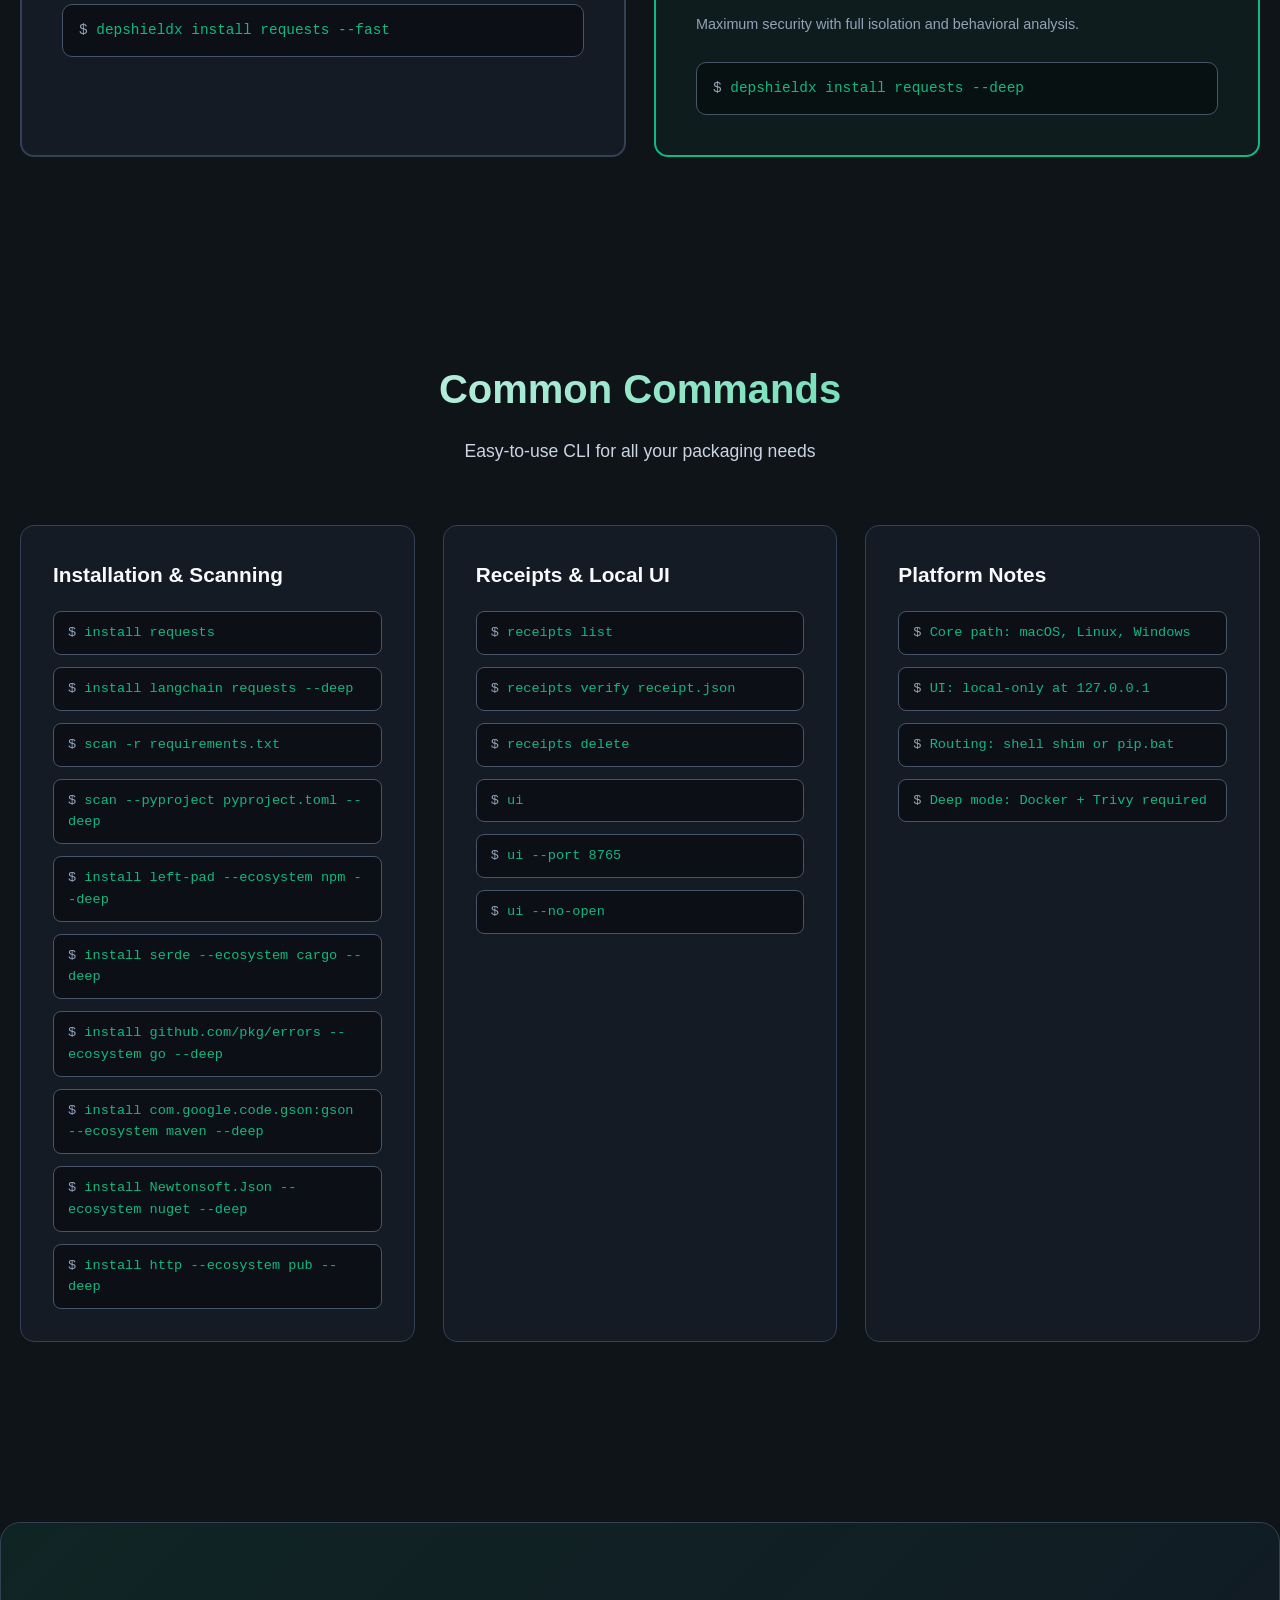
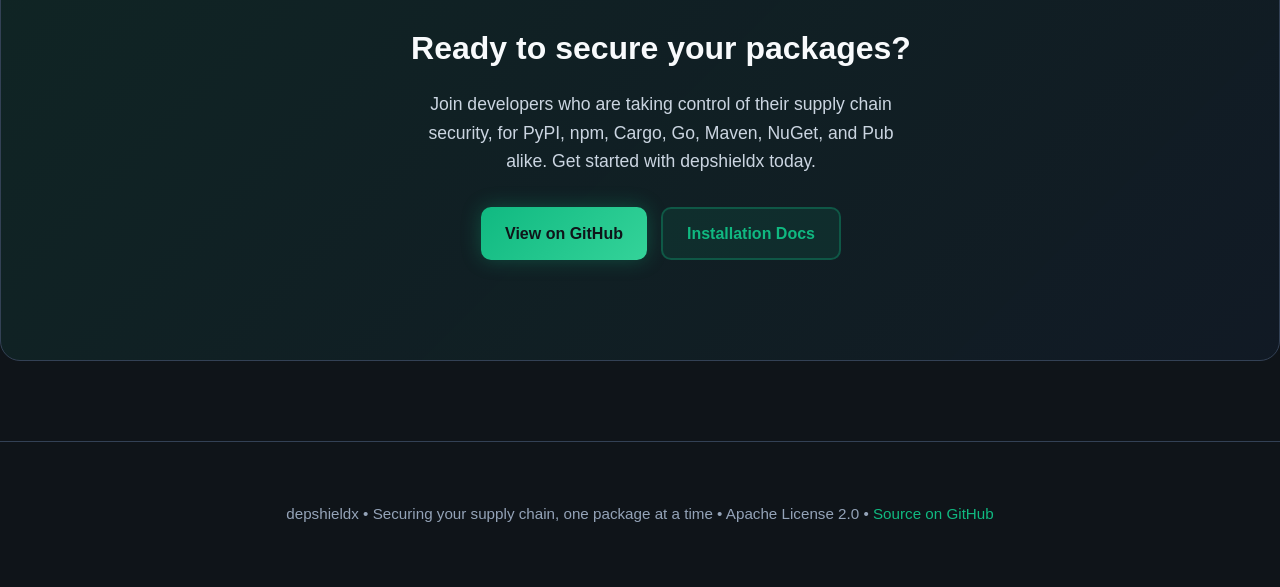
==== commit fd1178f7: "Update README and pyproject.toml for Pub parity, bump version to 0.7.0 Adds a "Pub Support" section " ====
--- a/docs/index.html
+++ b/docs/index.html
@@ -3,10 +3,10 @@
 <head>
   <meta charset="UTF-8" />
   <meta name="viewport" content="width=device-width, initial-scale=1.0" />
-  <title>depshieldx – Secure Package Management for PyPI, npm, Cargo, Go, Maven &amp; NuGet</title>
+  <title>depshieldx – Secure Package Management for PyPI, npm, Cargo, Go, Maven, NuGet &amp; Pub</title>
   <meta
     name="description"
-    content="Safer package install and scan workflows for PyPI, npm/yarn/pnpm, Cargo/crates.io, Go modules, Maven/Maven Central, and NuGet/NuGet.org, with cryptographic provenance checks, CVE lookups, Docker plus Trivy deep mode with behavioral tracing, and signed receipts."
+    content="Safer package install and scan workflows for PyPI, npm/yarn/pnpm, Cargo/crates.io, Go modules, Maven/Maven Central, NuGet/NuGet.org, and Pub/pub.dev, with cryptographic provenance checks, CVE lookups, Docker plus Trivy deep mode with behavioral tracing, and signed receipts."
   />
   <style>
     * {
@@ -683,8 +683,8 @@
         <div class="hero-content">
           <div class="hero-text">
             <div class="badge">Security-First Package Management</div>
-            <h1>Install PyPI, npm, Cargo, Go, Maven, and NuGet packages with confidence</h1>
-            <p>depshieldx adds a security gate in front of your package installation, for PyPI, npm/yarn/pnpm, Cargo/crates.io, Go modules, Maven/Maven Central, and NuGet/NuGet.org alike. Resolve dependencies, verify provenance, scan for vulnerabilities, and get signed receipts—all before installing to your system.</p>
+            <h1>Install PyPI, npm, Cargo, Go, Maven, NuGet, and Pub packages with confidence</h1>
+            <p>depshieldx adds a security gate in front of your package installation, for PyPI, npm/yarn/pnpm, Cargo/crates.io, Go modules, Maven/Maven Central, NuGet/NuGet.org, and Pub/pub.dev alike. Resolve dependencies, verify provenance, scan for vulnerabilities, and get signed receipts—all before installing to your system.</p>
             <div class="cta-buttons">
               <a class="button button-primary" href="https://github.com/tee-wealth001/depshieldx">
                 <span>Get Started</span>
@@ -732,10 +732,10 @@
           <div class="feature-card">
             <div class="feature-icon">🔍</div>
             <h3>Deep Dependency Analysis</h3>
-            <p>Resolves and checks your entire dependency tree, not just the package you're installing -- for PyPI, npm/yarn/pnpm, Cargo, Go, Maven, or NuGet.</p>
+            <p>Resolves and checks your entire dependency tree, not just the package you're installing -- for PyPI, npm/yarn/pnpm, Cargo, Go, Maven, NuGet, or Pub.</p>
             <ul>
               <li>Full resolved package versions</li>
-              <li>Cryptographic provenance for PyPI, npm, Maven &amp; NuGet; structural checks for Cargo &amp; Go</li>
+              <li>Cryptographic provenance for PyPI, npm, Maven, NuGet &amp; Pub; structural checks for Cargo &amp; Go</li>
               <li>Real Sigstore attestation verification</li>
             </ul>
           </div>
@@ -753,7 +753,7 @@
           <div class="feature-card">
             <div class="feature-icon">🐳</div>
             <h3>Docker Sandbox Testing</h3>
-            <p>Run installations in an isolated Docker environment before touching your system, for PyPI, npm/yarn/pnpm, Cargo, Go, Maven, or NuGet.</p>
+            <p>Run installations in an isolated Docker environment before touching your system, for PyPI, npm/yarn/pnpm, Cargo, Go, Maven, NuGet, or Pub.</p>
             <ul>
               <li>Real behavioral tracing of the install</li>
               <li>Trivy deep scanning</li>
@@ -773,11 +773,11 @@
           <div class="feature-card">
             <div class="feature-icon">🔄</div>
             <h3>Flexible Workflows</h3>
-            <p>Works with your existing dependency files and tools, across all six ecosystems.</p>
+            <p>Works with your existing dependency files and tools, across all seven ecosystems.</p>
             <ul>
               <li>requirements.txt, uv.lock & pyproject.toml</li>
               <li>package-lock.json, yarn.lock & pnpm-lock.yaml</li>
-              <li>Cargo.lock, go.sum &amp; packages.lock.json</li>
+              <li>Cargo.lock, go.sum, packages.lock.json &amp; pubspec.lock</li>
               <li>Direct package names &amp; Maven coordinates</li>
             </ul>
           </div>
@@ -834,7 +834,7 @@
           <div class="mode-card deep">
             <div class="mode-badge">DEEP MODE</div>
             <h3>🔒 Deep Mode</h3>
-            <p>For critical packages and production deployments. Runs the same fast checks, then installs inside Docker and scans with Trivy before touching your system -- for PyPI, npm/yarn/pnpm, Cargo, Go, Maven, or NuGet.</p>
+            <p>For critical packages and production deployments. Runs the same fast checks, then installs inside Docker and scans with Trivy before touching your system -- for PyPI, npm/yarn/pnpm, Cargo, Go, Maven, NuGet, or Pub.</p>
             <p style="font-size: 0.9rem; color: var(--text-muted);">Maximum security with full isolation and behavioral analysis.</p>
             <div class="code-example">depshieldx install requests --deep</div>
           </div>
@@ -879,6 +879,9 @@
             <div class="command-item">
               <code>install Newtonsoft.Json --ecosystem nuget --deep</code>
             </div>
+            <div class="command-item">
+              <code>install http --ecosystem pub --deep</code>
+            </div>
           </div>
           <div class="command-card">
             <h3>Receipts & Local UI</h3>
@@ -924,7 +927,7 @@
     <section class="cta-section">
       <div class="container">
         <h2>Ready to secure your packages?</h2>
-        <p>Join developers who are taking control of their supply chain security, for PyPI, npm, Cargo, Go, Maven, and NuGet alike. Get started with depshieldx today.</p>
+        <p>Join developers who are taking control of their supply chain security, for PyPI, npm, Cargo, Go, Maven, NuGet, and Pub alike. Get started with depshieldx today.</p>
         <div class="cta-buttons" style="justify-content: center;">
           <a class="button button-primary" href="https://github.com/tee-wealth001/depshieldx">
             View on GitHub
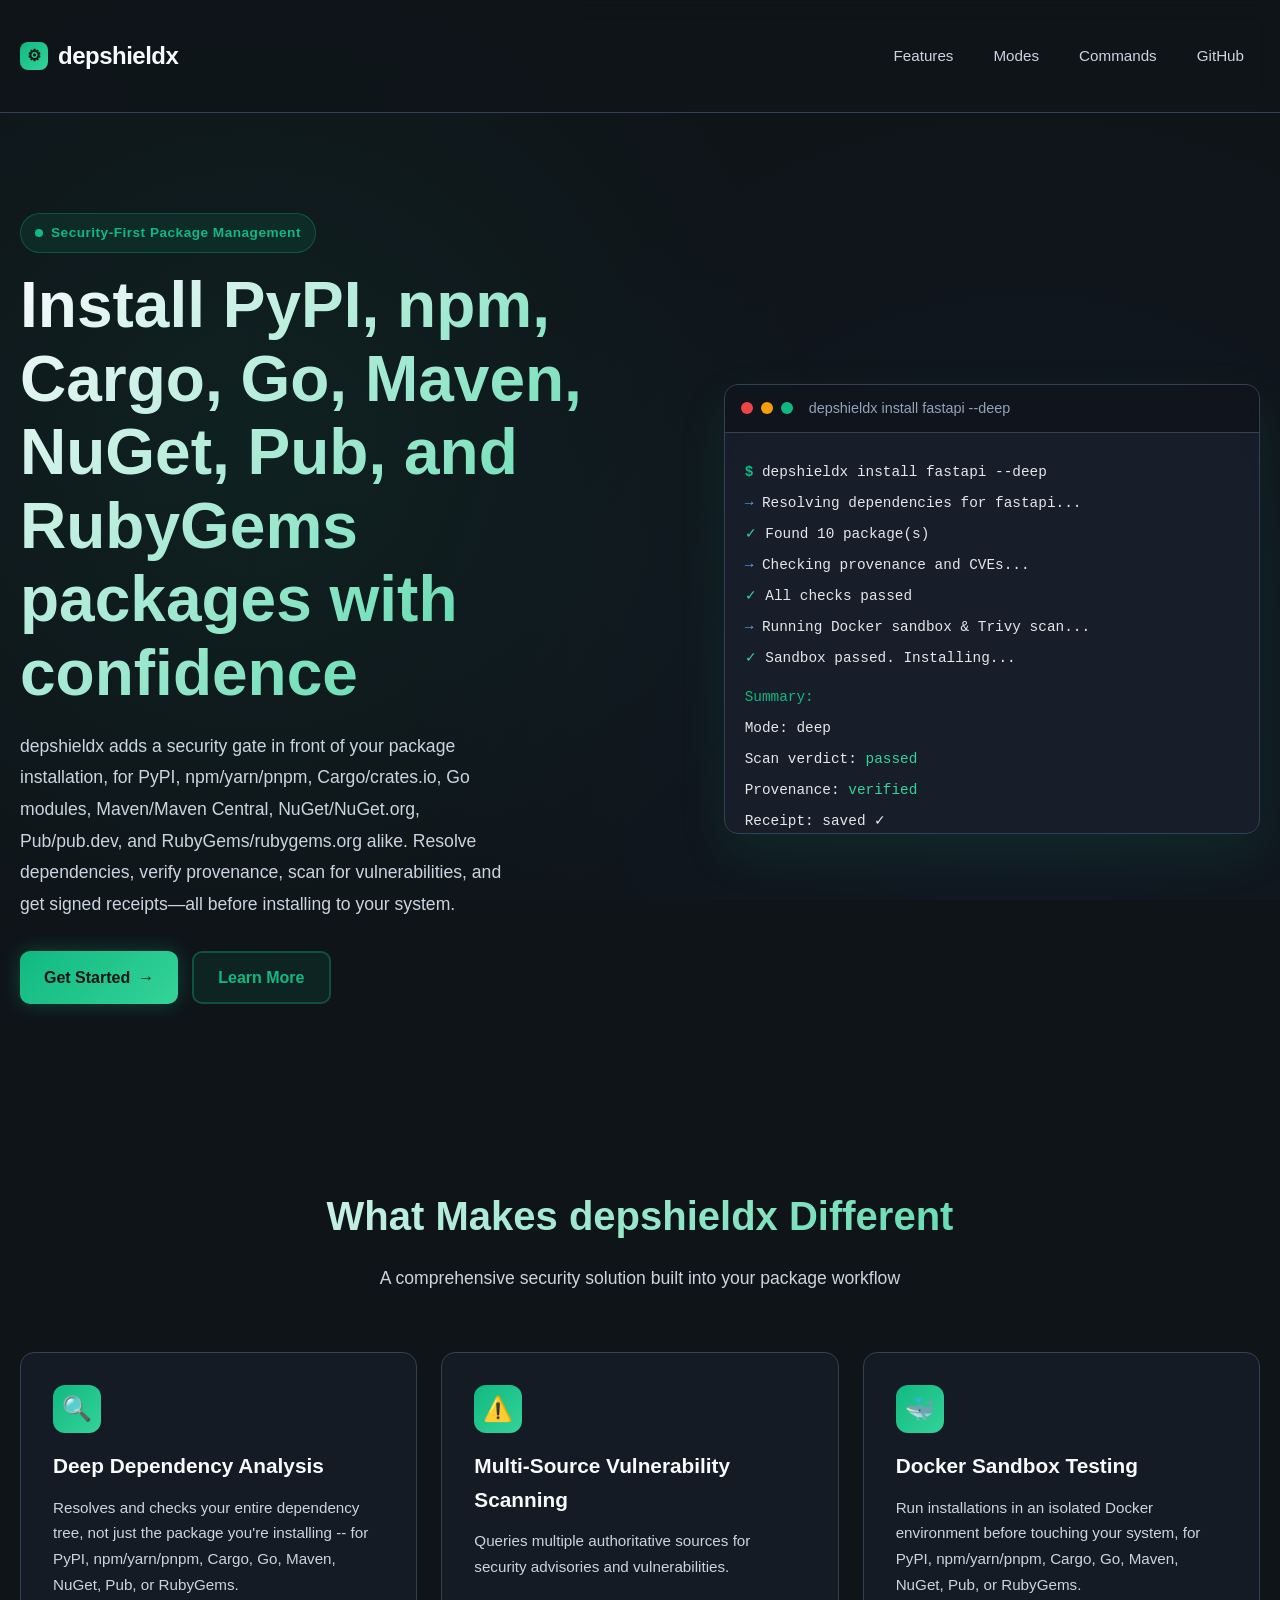
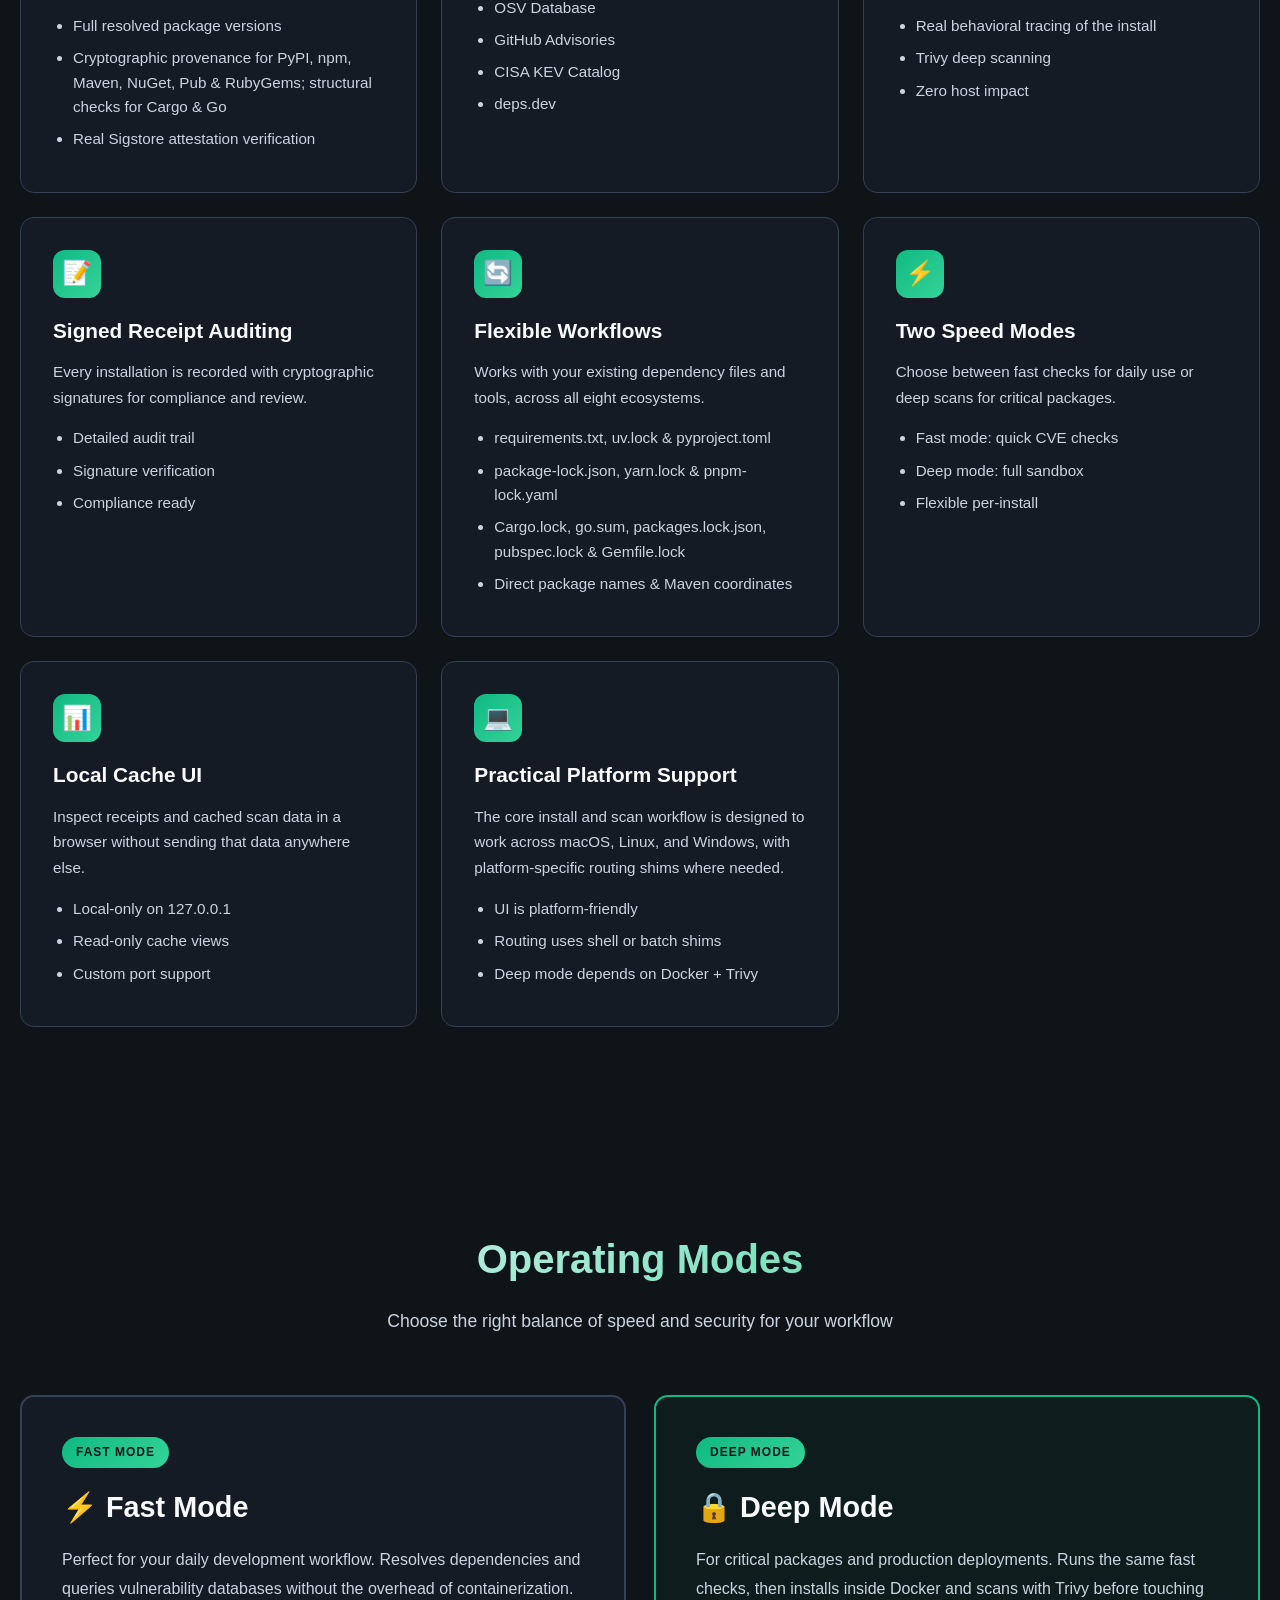
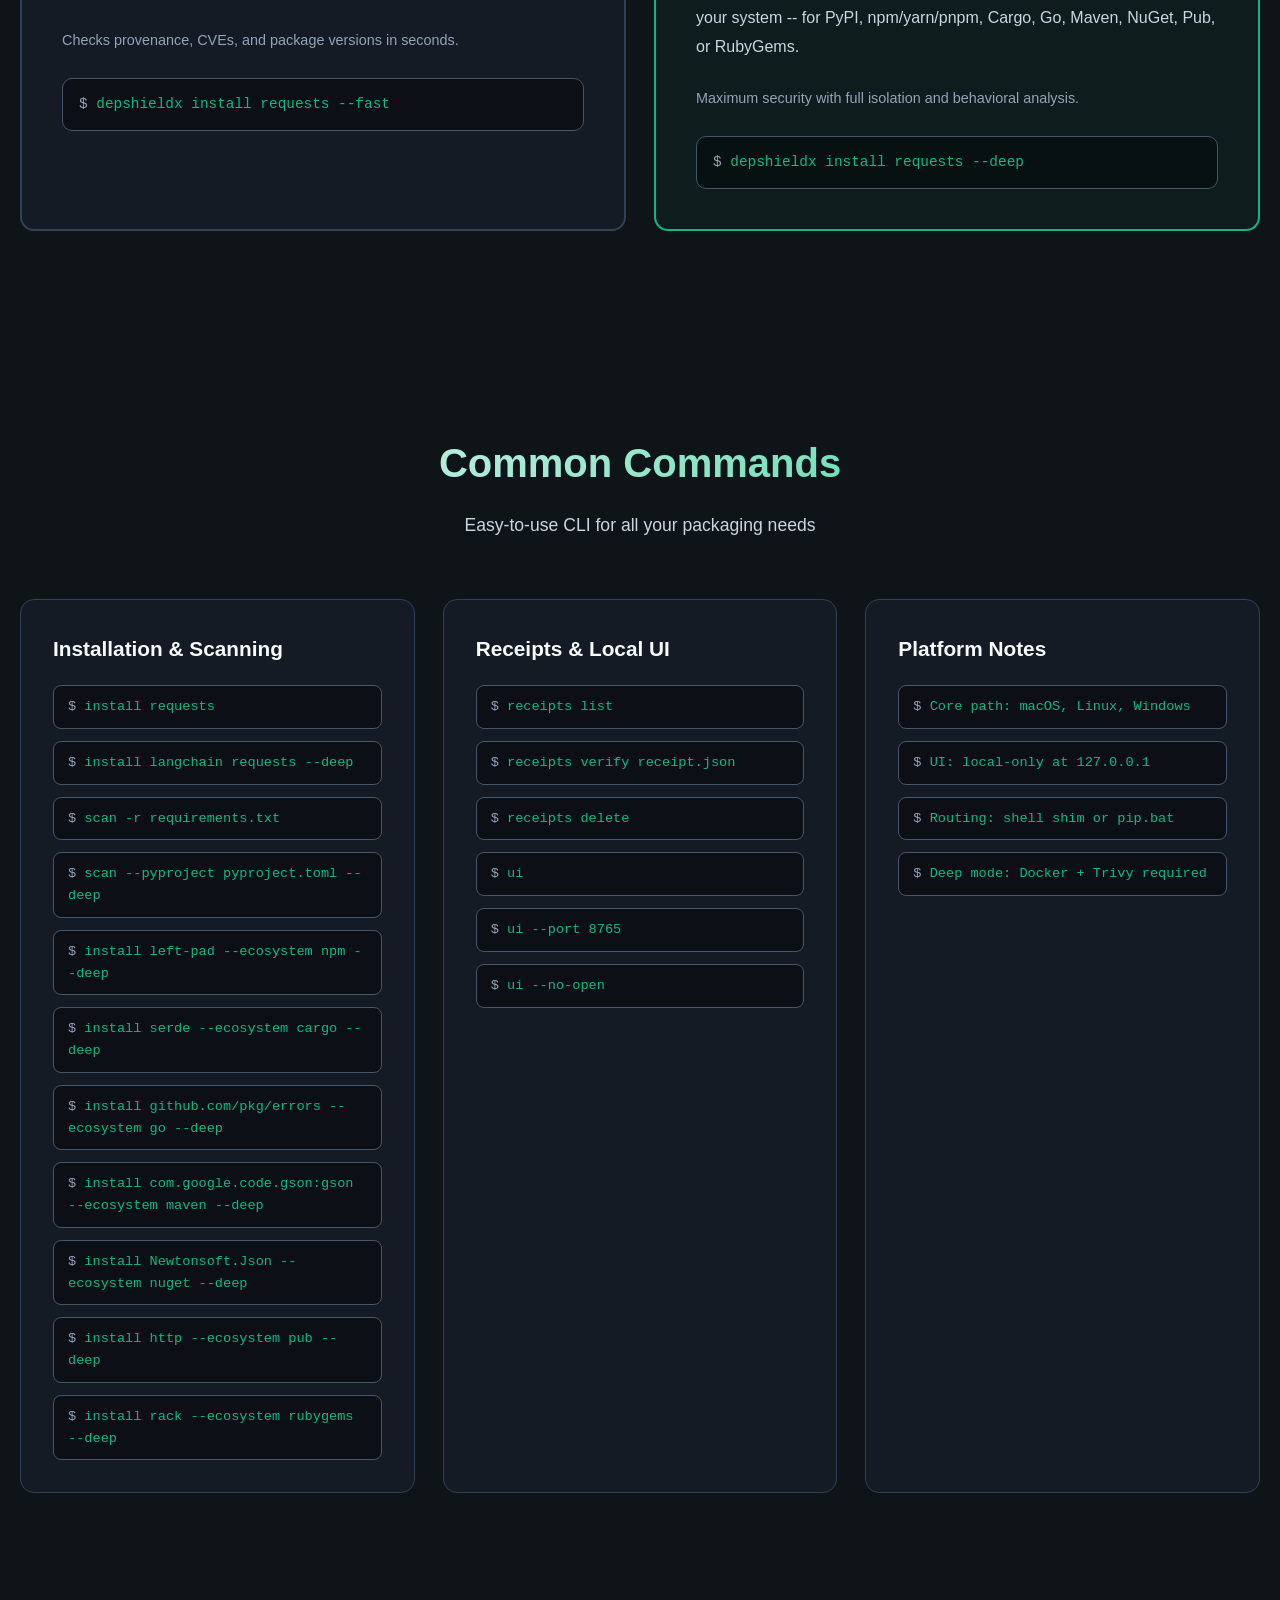
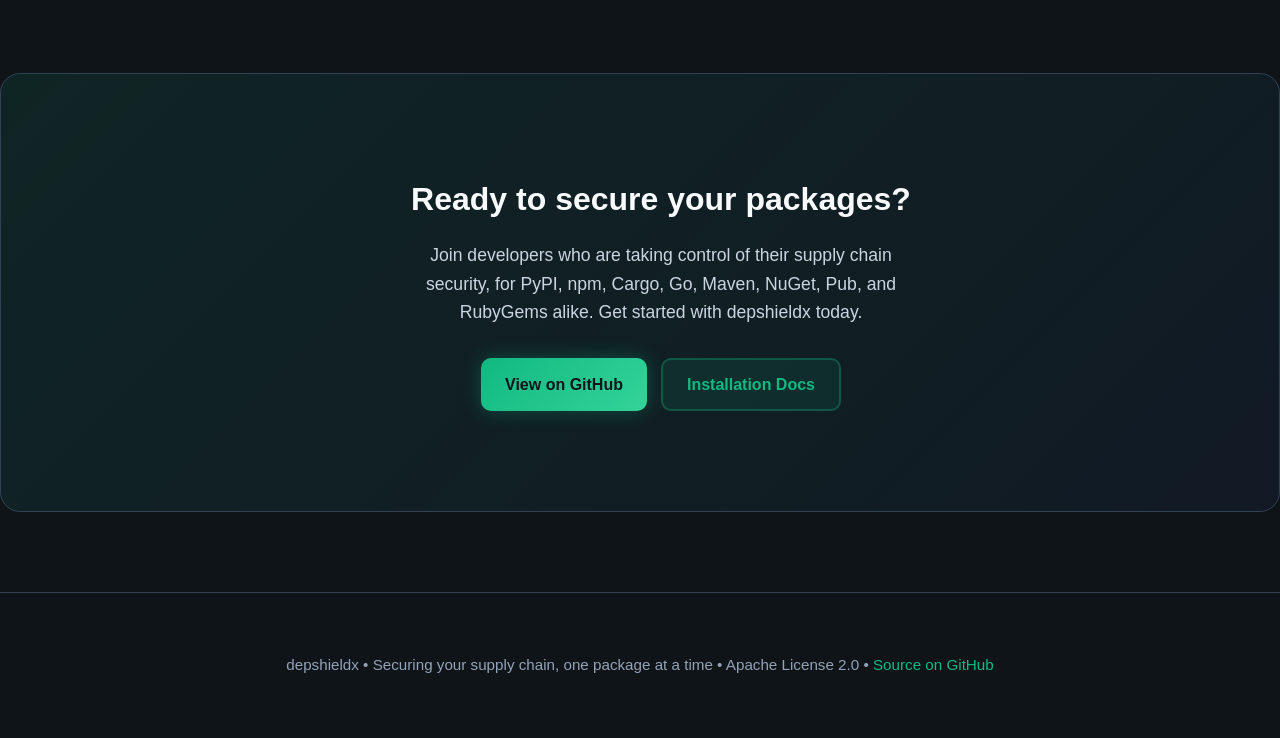
==== commit cdd58359: "Update README and pyproject.toml for RubyGems parity, bump version to 0.8.0 Adds a "RubyGems Support" ====
--- a/docs/index.html
+++ b/docs/index.html
@@ -3,10 +3,10 @@
 <head>
   <meta charset="UTF-8" />
   <meta name="viewport" content="width=device-width, initial-scale=1.0" />
-  <title>depshieldx – Secure Package Management for PyPI, npm, Cargo, Go, Maven, NuGet &amp; Pub</title>
+  <title>depshieldx – Secure Package Management for PyPI, npm, Cargo, Go, Maven, NuGet, Pub &amp; RubyGems</title>
   <meta
     name="description"
-    content="Safer package install and scan workflows for PyPI, npm/yarn/pnpm, Cargo/crates.io, Go modules, Maven/Maven Central, NuGet/NuGet.org, and Pub/pub.dev, with cryptographic provenance checks, CVE lookups, Docker plus Trivy deep mode with behavioral tracing, and signed receipts."
+    content="Safer package install and scan workflows for PyPI, npm/yarn/pnpm, Cargo/crates.io, Go modules, Maven/Maven Central, NuGet/NuGet.org, Pub/pub.dev, and RubyGems/rubygems.org, with cryptographic provenance checks, CVE lookups, Docker plus Trivy deep mode with behavioral tracing, and signed receipts."
   />
   <style>
     * {
@@ -683,8 +683,8 @@
         <div class="hero-content">
           <div class="hero-text">
             <div class="badge">Security-First Package Management</div>
-            <h1>Install PyPI, npm, Cargo, Go, Maven, NuGet, and Pub packages with confidence</h1>
-            <p>depshieldx adds a security gate in front of your package installation, for PyPI, npm/yarn/pnpm, Cargo/crates.io, Go modules, Maven/Maven Central, NuGet/NuGet.org, and Pub/pub.dev alike. Resolve dependencies, verify provenance, scan for vulnerabilities, and get signed receipts—all before installing to your system.</p>
+            <h1>Install PyPI, npm, Cargo, Go, Maven, NuGet, Pub, and RubyGems packages with confidence</h1>
+            <p>depshieldx adds a security gate in front of your package installation, for PyPI, npm/yarn/pnpm, Cargo/crates.io, Go modules, Maven/Maven Central, NuGet/NuGet.org, Pub/pub.dev, and RubyGems/rubygems.org alike. Resolve dependencies, verify provenance, scan for vulnerabilities, and get signed receipts—all before installing to your system.</p>
             <div class="cta-buttons">
               <a class="button button-primary" href="https://github.com/tee-wealth001/depshieldx">
                 <span>Get Started</span>
@@ -732,10 +732,10 @@
           <div class="feature-card">
             <div class="feature-icon">🔍</div>
             <h3>Deep Dependency Analysis</h3>
-            <p>Resolves and checks your entire dependency tree, not just the package you're installing -- for PyPI, npm/yarn/pnpm, Cargo, Go, Maven, NuGet, or Pub.</p>
+            <p>Resolves and checks your entire dependency tree, not just the package you're installing -- for PyPI, npm/yarn/pnpm, Cargo, Go, Maven, NuGet, Pub, or RubyGems.</p>
             <ul>
               <li>Full resolved package versions</li>
-              <li>Cryptographic provenance for PyPI, npm, Maven, NuGet &amp; Pub; structural checks for Cargo &amp; Go</li>
+              <li>Cryptographic provenance for PyPI, npm, Maven, NuGet, Pub &amp; RubyGems; structural checks for Cargo &amp; Go</li>
               <li>Real Sigstore attestation verification</li>
             </ul>
           </div>
@@ -753,7 +753,7 @@
           <div class="feature-card">
             <div class="feature-icon">🐳</div>
             <h3>Docker Sandbox Testing</h3>
-            <p>Run installations in an isolated Docker environment before touching your system, for PyPI, npm/yarn/pnpm, Cargo, Go, Maven, NuGet, or Pub.</p>
+            <p>Run installations in an isolated Docker environment before touching your system, for PyPI, npm/yarn/pnpm, Cargo, Go, Maven, NuGet, Pub, or RubyGems.</p>
             <ul>
               <li>Real behavioral tracing of the install</li>
               <li>Trivy deep scanning</li>
@@ -773,11 +773,11 @@
           <div class="feature-card">
             <div class="feature-icon">🔄</div>
             <h3>Flexible Workflows</h3>
-            <p>Works with your existing dependency files and tools, across all seven ecosystems.</p>
+            <p>Works with your existing dependency files and tools, across all eight ecosystems.</p>
             <ul>
               <li>requirements.txt, uv.lock & pyproject.toml</li>
               <li>package-lock.json, yarn.lock & pnpm-lock.yaml</li>
-              <li>Cargo.lock, go.sum, packages.lock.json &amp; pubspec.lock</li>
+              <li>Cargo.lock, go.sum, packages.lock.json, pubspec.lock &amp; Gemfile.lock</li>
               <li>Direct package names &amp; Maven coordinates</li>
             </ul>
           </div>
@@ -834,7 +834,7 @@
           <div class="mode-card deep">
             <div class="mode-badge">DEEP MODE</div>
             <h3>🔒 Deep Mode</h3>
-            <p>For critical packages and production deployments. Runs the same fast checks, then installs inside Docker and scans with Trivy before touching your system -- for PyPI, npm/yarn/pnpm, Cargo, Go, Maven, NuGet, or Pub.</p>
+            <p>For critical packages and production deployments. Runs the same fast checks, then installs inside Docker and scans with Trivy before touching your system -- for PyPI, npm/yarn/pnpm, Cargo, Go, Maven, NuGet, Pub, or RubyGems.</p>
             <p style="font-size: 0.9rem; color: var(--text-muted);">Maximum security with full isolation and behavioral analysis.</p>
             <div class="code-example">depshieldx install requests --deep</div>
           </div>
@@ -882,6 +882,9 @@
             <div class="command-item">
               <code>install http --ecosystem pub --deep</code>
             </div>
+            <div class="command-item">
+              <code>install rack --ecosystem rubygems --deep</code>
+            </div>
           </div>
           <div class="command-card">
             <h3>Receipts & Local UI</h3>
@@ -927,7 +930,7 @@
     <section class="cta-section">
       <div class="container">
         <h2>Ready to secure your packages?</h2>
-        <p>Join developers who are taking control of their supply chain security, for PyPI, npm, Cargo, Go, Maven, NuGet, and Pub alike. Get started with depshieldx today.</p>
+        <p>Join developers who are taking control of their supply chain security, for PyPI, npm, Cargo, Go, Maven, NuGet, Pub, and RubyGems alike. Get started with depshieldx today.</p>
         <div class="cta-buttons" style="justify-content: center;">
           <a class="button button-primary" href="https://github.com/tee-wealth001/depshieldx">
             View on GitHub
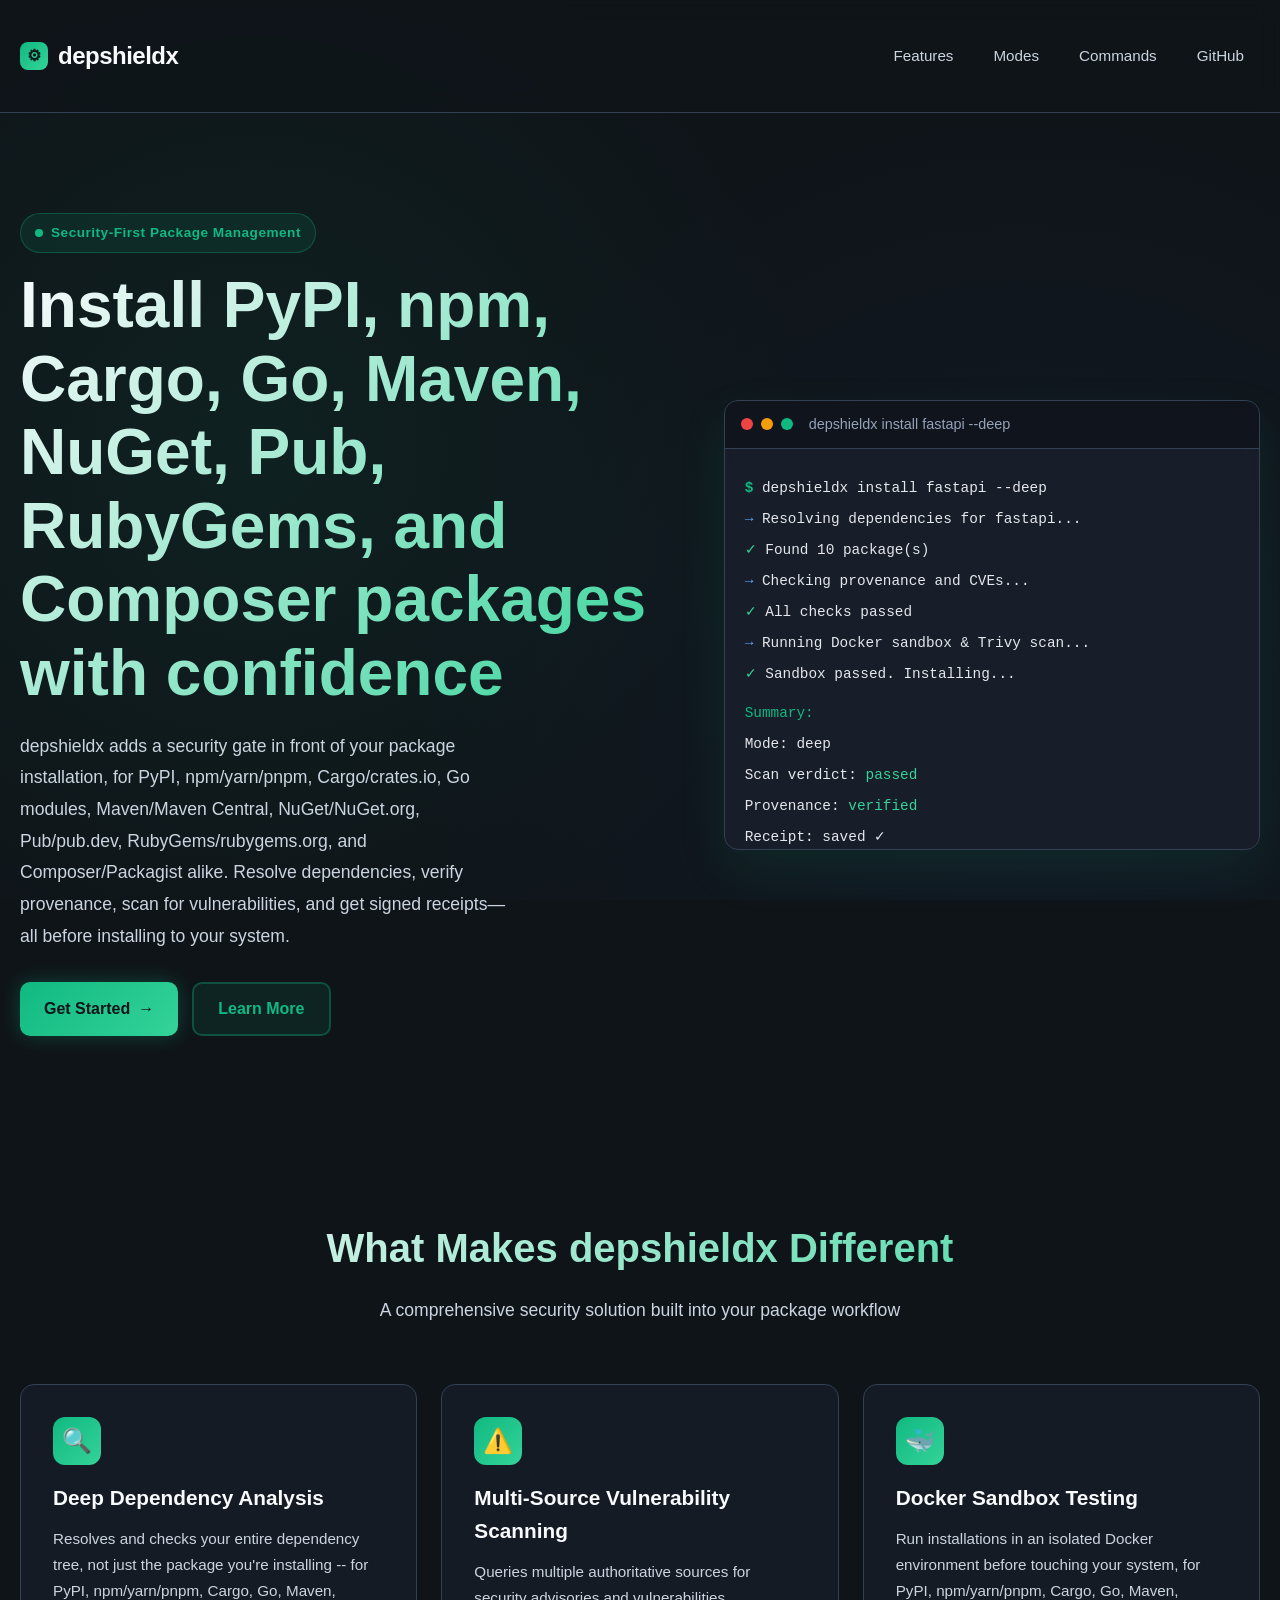
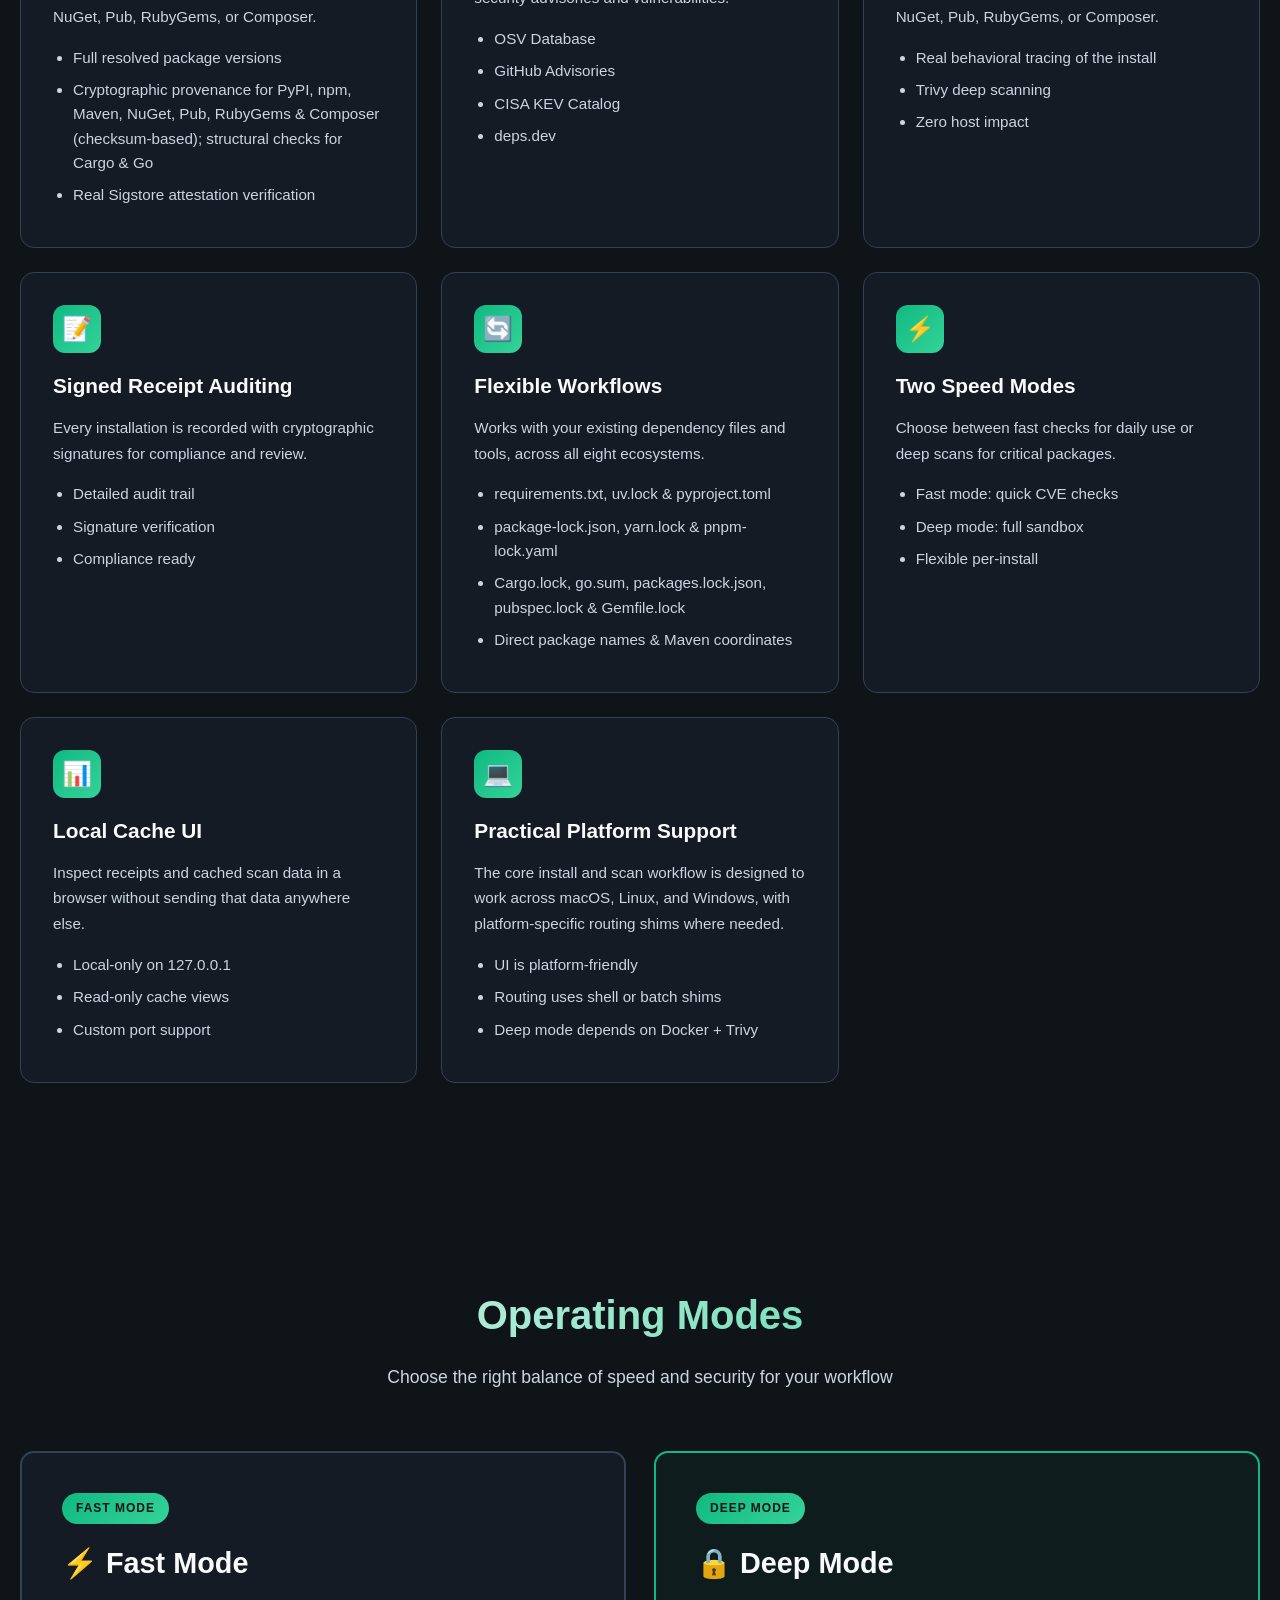
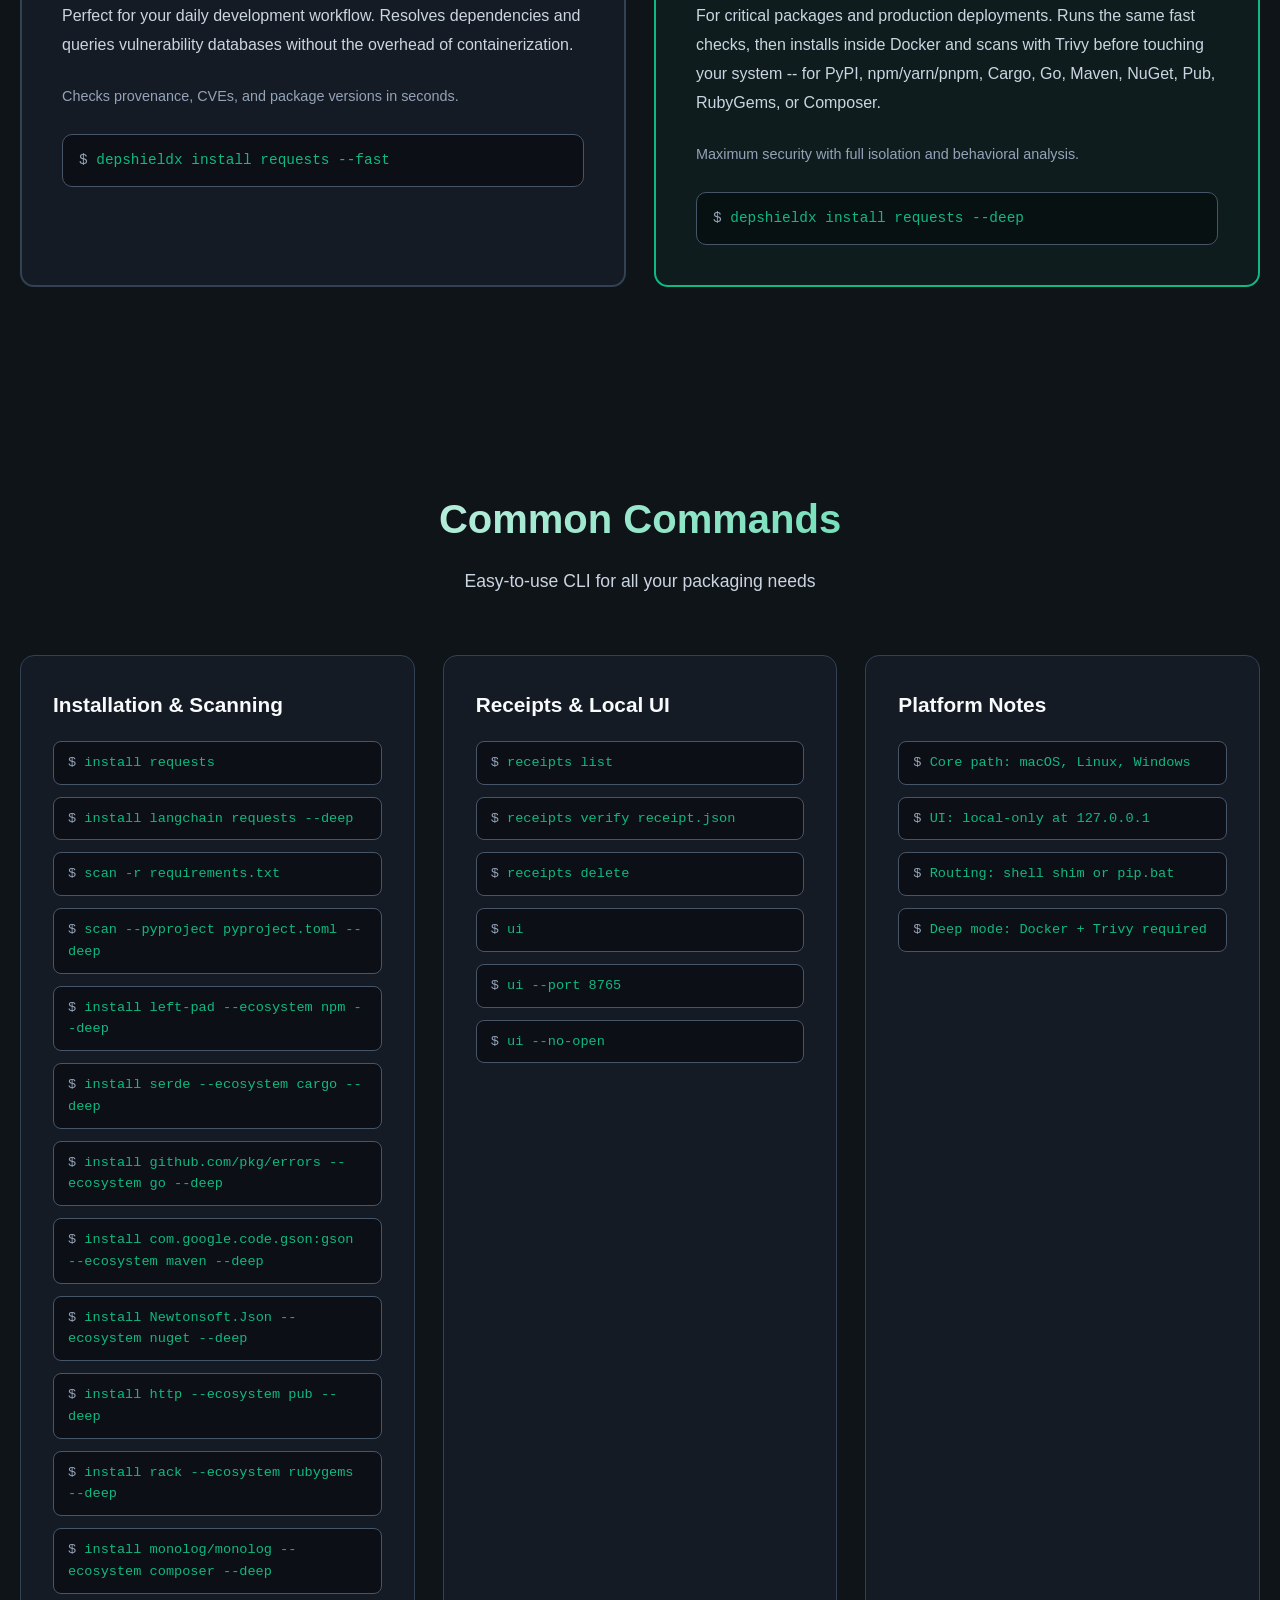
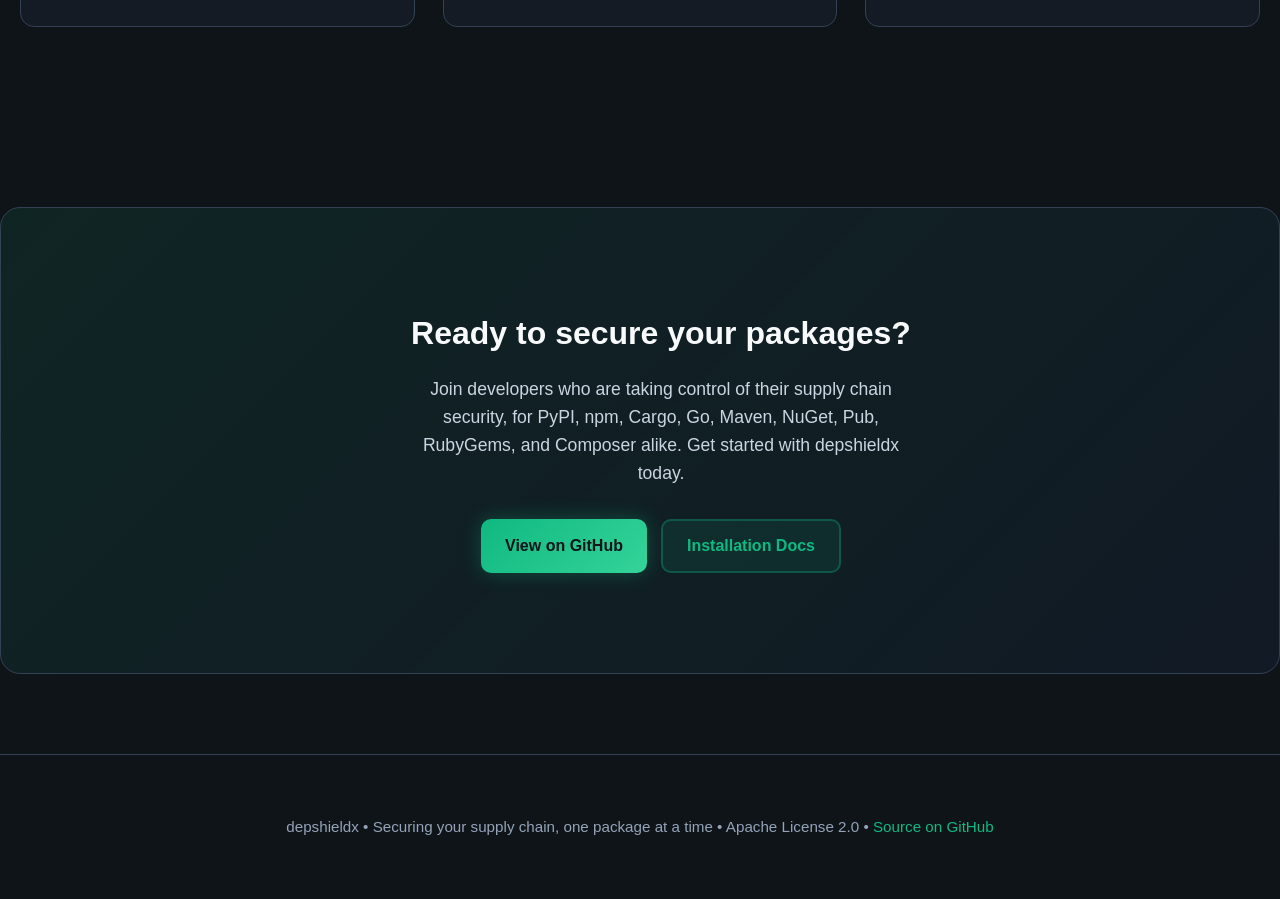
==== commit ea95eab3: "Update README and pyproject.toml for Composer parity, bump version to 0.9.0 Adds a "Composer Support" ====
--- a/docs/index.html
+++ b/docs/index.html
@@ -3,10 +3,10 @@
 <head>
   <meta charset="UTF-8" />
   <meta name="viewport" content="width=device-width, initial-scale=1.0" />
-  <title>depshieldx – Secure Package Management for PyPI, npm, Cargo, Go, Maven, NuGet, Pub &amp; RubyGems</title>
+  <title>depshieldx – Secure Package Management for PyPI, npm, Cargo, Go, Maven, NuGet, Pub, RubyGems &amp; Composer</title>
   <meta
     name="description"
-    content="Safer package install and scan workflows for PyPI, npm/yarn/pnpm, Cargo/crates.io, Go modules, Maven/Maven Central, NuGet/NuGet.org, Pub/pub.dev, and RubyGems/rubygems.org, with cryptographic provenance checks, CVE lookups, Docker plus Trivy deep mode with behavioral tracing, and signed receipts."
+    content="Safer package install and scan workflows for PyPI, npm/yarn/pnpm, Cargo/crates.io, Go modules, Maven/Maven Central, NuGet/NuGet.org, Pub/pub.dev, RubyGems/rubygems.org, and Composer/Packagist, with cryptographic provenance checks, CVE lookups, Docker plus Trivy deep mode with behavioral tracing, and signed receipts."
   />
   <style>
     * {
@@ -683,8 +683,8 @@
         <div class="hero-content">
           <div class="hero-text">
             <div class="badge">Security-First Package Management</div>
-            <h1>Install PyPI, npm, Cargo, Go, Maven, NuGet, Pub, and RubyGems packages with confidence</h1>
-            <p>depshieldx adds a security gate in front of your package installation, for PyPI, npm/yarn/pnpm, Cargo/crates.io, Go modules, Maven/Maven Central, NuGet/NuGet.org, Pub/pub.dev, and RubyGems/rubygems.org alike. Resolve dependencies, verify provenance, scan for vulnerabilities, and get signed receipts—all before installing to your system.</p>
+            <h1>Install PyPI, npm, Cargo, Go, Maven, NuGet, Pub, RubyGems, and Composer packages with confidence</h1>
+            <p>depshieldx adds a security gate in front of your package installation, for PyPI, npm/yarn/pnpm, Cargo/crates.io, Go modules, Maven/Maven Central, NuGet/NuGet.org, Pub/pub.dev, RubyGems/rubygems.org, and Composer/Packagist alike. Resolve dependencies, verify provenance, scan for vulnerabilities, and get signed receipts—all before installing to your system.</p>
             <div class="cta-buttons">
               <a class="button button-primary" href="https://github.com/tee-wealth001/depshieldx">
                 <span>Get Started</span>
@@ -732,10 +732,10 @@
           <div class="feature-card">
             <div class="feature-icon">🔍</div>
             <h3>Deep Dependency Analysis</h3>
-            <p>Resolves and checks your entire dependency tree, not just the package you're installing -- for PyPI, npm/yarn/pnpm, Cargo, Go, Maven, NuGet, Pub, or RubyGems.</p>
+            <p>Resolves and checks your entire dependency tree, not just the package you're installing -- for PyPI, npm/yarn/pnpm, Cargo, Go, Maven, NuGet, Pub, RubyGems, or Composer.</p>
             <ul>
               <li>Full resolved package versions</li>
-              <li>Cryptographic provenance for PyPI, npm, Maven, NuGet, Pub &amp; RubyGems; structural checks for Cargo &amp; Go</li>
+              <li>Cryptographic provenance for PyPI, npm, Maven, NuGet, Pub, RubyGems &amp; Composer (checksum-based); structural checks for Cargo &amp; Go</li>
               <li>Real Sigstore attestation verification</li>
             </ul>
           </div>
@@ -753,7 +753,7 @@
           <div class="feature-card">
             <div class="feature-icon">🐳</div>
             <h3>Docker Sandbox Testing</h3>
-            <p>Run installations in an isolated Docker environment before touching your system, for PyPI, npm/yarn/pnpm, Cargo, Go, Maven, NuGet, Pub, or RubyGems.</p>
+            <p>Run installations in an isolated Docker environment before touching your system, for PyPI, npm/yarn/pnpm, Cargo, Go, Maven, NuGet, Pub, RubyGems, or Composer.</p>
             <ul>
               <li>Real behavioral tracing of the install</li>
               <li>Trivy deep scanning</li>
@@ -834,7 +834,7 @@
           <div class="mode-card deep">
             <div class="mode-badge">DEEP MODE</div>
             <h3>🔒 Deep Mode</h3>
-            <p>For critical packages and production deployments. Runs the same fast checks, then installs inside Docker and scans with Trivy before touching your system -- for PyPI, npm/yarn/pnpm, Cargo, Go, Maven, NuGet, Pub, or RubyGems.</p>
+            <p>For critical packages and production deployments. Runs the same fast checks, then installs inside Docker and scans with Trivy before touching your system -- for PyPI, npm/yarn/pnpm, Cargo, Go, Maven, NuGet, Pub, RubyGems, or Composer.</p>
             <p style="font-size: 0.9rem; color: var(--text-muted);">Maximum security with full isolation and behavioral analysis.</p>
             <div class="code-example">depshieldx install requests --deep</div>
           </div>
@@ -885,6 +885,9 @@
             <div class="command-item">
               <code>install rack --ecosystem rubygems --deep</code>
             </div>
+            <div class="command-item">
+              <code>install monolog/monolog --ecosystem composer --deep</code>
+            </div>
           </div>
           <div class="command-card">
             <h3>Receipts & Local UI</h3>
@@ -930,7 +933,7 @@
     <section class="cta-section">
       <div class="container">
         <h2>Ready to secure your packages?</h2>
-        <p>Join developers who are taking control of their supply chain security, for PyPI, npm, Cargo, Go, Maven, NuGet, Pub, and RubyGems alike. Get started with depshieldx today.</p>
+        <p>Join developers who are taking control of their supply chain security, for PyPI, npm, Cargo, Go, Maven, NuGet, Pub, RubyGems, and Composer alike. Get started with depshieldx today.</p>
         <div class="cta-buttons" style="justify-content: center;">
           <a class="button button-primary" href="https://github.com/tee-wealth001/depshieldx">
             View on GitHub
